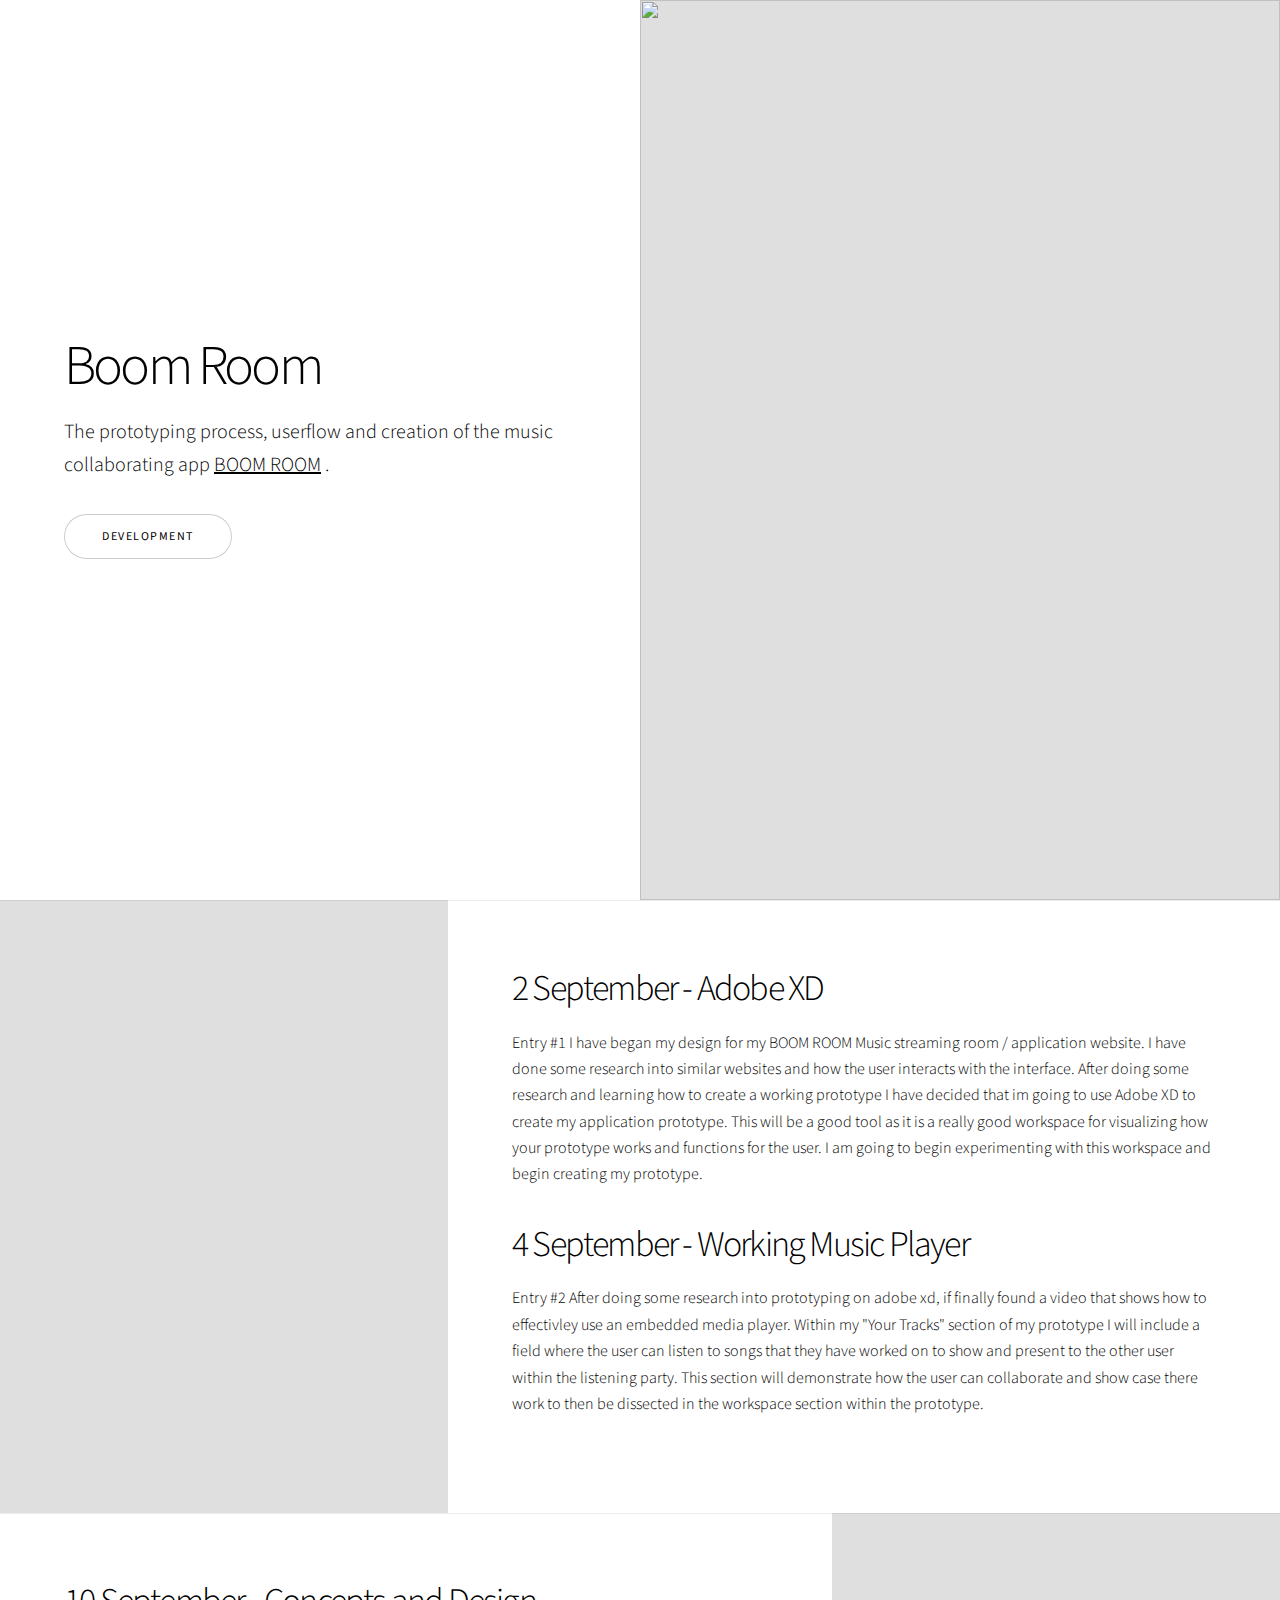
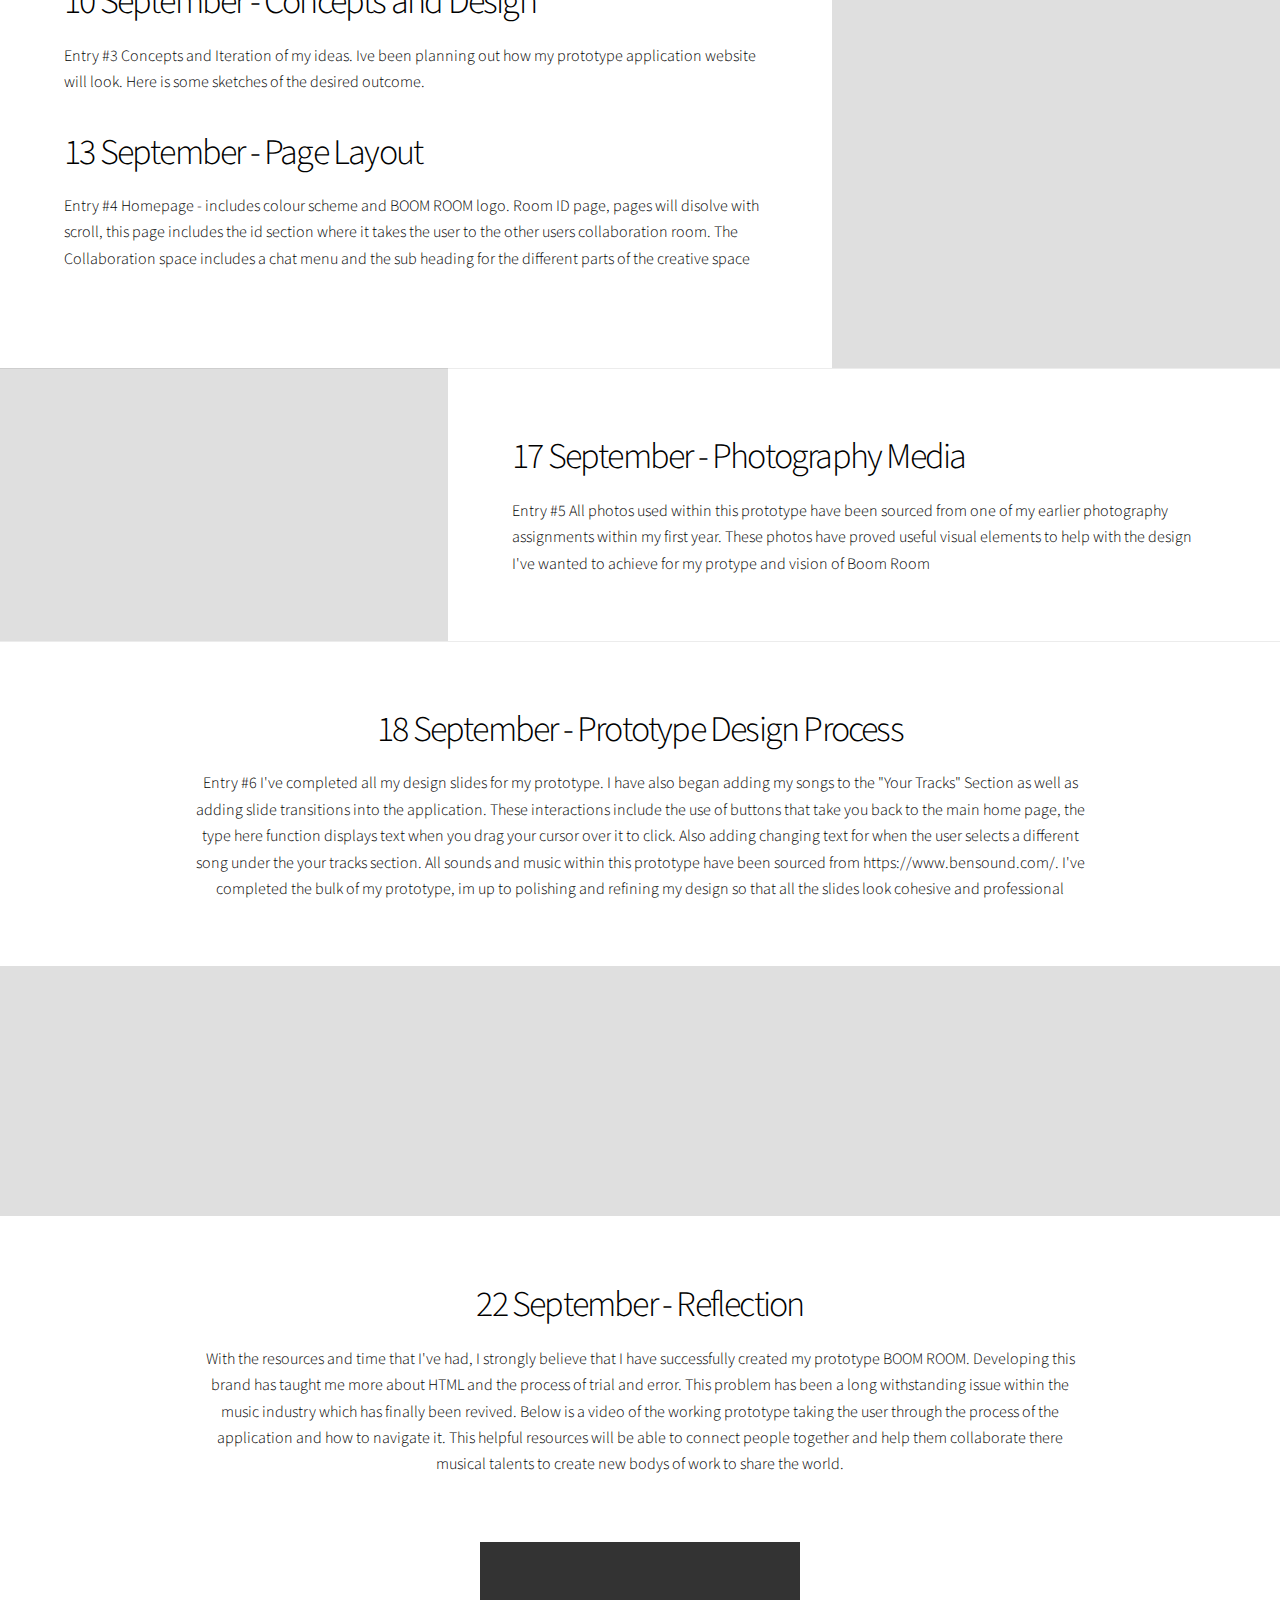
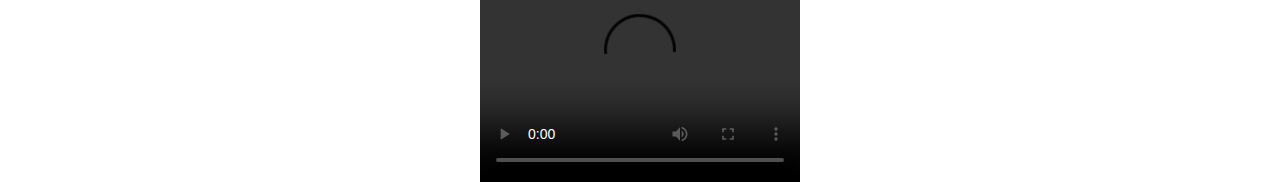
==== index.html @ ea3772a6 "Added Files" ====
<!DOCTYPE HTML>
<!--
	Story by HTML5 UP
	html5up.net | @ajlkn
	Free for personal and commercial use under the CCA 3.0 license (html5up.net/license)
-->
<html>
	<head>
		<title>Story by HTML5 UP</title>
		<meta charset="utf-8" />
		<meta name="viewport" content="width=device-width, initial-scale=1, user-scalable=no" />
		<link rel="stylesheet" href="assets/css/main.css" />
		<noscript><link rel="stylesheet" href="assets/css/noscript.css" /></noscript>
	</head>
	<body class="is-preload">

		<!-- Wrapper -->
			<div id="wrapper" class="divided">

				<!-- One -->
					<section class="banner style1 orient-left content-align-left image-position-right fullscreen onload-image-fade-in onload-content-fade-right">
						<div class="content">
							<h1>Boom Room</h1>
							<p class="major">The prototyping process, userflow and creation of the music collaborating app <a href="https://gussyboy5432.github.io/MDDN201-Project1-Development/">BOOM ROOM</a> </a>.</p>
							<ul class="actions stacked">
								<li><a href="#first" class="button big wide smooth-scroll-middle">DEVELOPMENT</a></li>
							</ul>
						</div>
						<div class="image">
							<img src="images/banner.jpg" alt="" />
						</div>
					</section>

				<!-- Two -->
					<section class="spotlight style1 orient-right content-align-left image-position-center onscroll-image-fade-in" id="first">
						<div class="content">
							<h2>2 September - Adobe XD</h2>
							<p> Entry #1 I have began my design for my BOOM ROOM Music streaming room / application website. I have done some research into similar websites and how the user interacts with the interface. After doing some research and learning how to create a working prototype I have decided that im going to use Adobe XD to create my application prototype. This will be a good tool as it is a really good workspace for visualizing how your prototype works and functions for the user. I am going to begin experimenting with this workspace and begin creating my prototype.
							</p>
								<h2>4 September - Working Music Player </h2>
							<p> Entry #2 After doing some research into prototyping on adobe xd, if finally found a video that shows how to effectivley use an embedded media player. Within my "Your Tracks" section of my prototype I will include a field where the user can listen to songs that they have worked on to show and present to the other user within the listening party. This section will demonstrate how the user can collaborate and show case there work to then be dissected in the workspace section within the prototype. 
							</p>
							<ul class="actions stacked">
								<li><a href="#" class=></a></li>
							</ul>
						</div>
						<div class="image">
							<img src="images/spotlight01.jpg" alt="" />
						</div>
					</section>

				<!-- Three -->
					<section class="spotlight style1 orient-left content-align-left image-position-center onscroll-image-fade-in">
						<div class="content">
							<h2>10 September - Concepts and Design</h2>
							<p>Entry #3 Concepts and Iteration of my ideas. Ive been planning out how my prototype application website will look. Here is some sketches of the desired outcome.</p>

							<h2>13 September - Page Layout</h2>
							<p>Entry #4 Homepage - includes colour scheme and BOOM ROOM logo. Room ID page, pages will disolve with scroll, this page includes the id section where it takes the user to the other users collaboration room. The Collaboration space includes a chat menu and the sub heading for the different parts of the creative space</p>
							<ul class="actions stacked">

								
							</ul>
						</div>
						<div class="image">
							<img src="images/spotlight02.jpg" alt="" />
						</div>
					</section>

				<!-- Four -->
					<section class="spotlight style1 orient-right content-align-left image-position-center onscroll-image-fade-in">
						<div class="content">
							<h2>17 September - Photography Media</h2>
							<p>Entry #5 All photos used within this prototype have been sourced from one of my earlier photography assignments within my first year. These photos have proved useful visual elements to help with the design I've wanted to achieve for my protype and vision of Boom Room</p>
							
							</ul>
						</div>
						<div class="image">
							<img src="images/spotlight03.jpg" alt="" />
						</div>
					</section>

				<!-- Five -->
					<section class="wrapper style1 align-center">
						<div class="inner">
							<h2>18 September - Prototype Design Process</h2>
							<p>Entry #6 I've completed all my design slides for my prototype. I have also began adding my songs to the "Your Tracks" Section as well as adding slide transitions into the application. These interactions include the use of buttons that take you back to the main home page, the type here function displays text when you drag your cursor over it to click. Also adding changing text for when the user selects a different song under the your tracks section. All sounds and music within this prototype have been sourced from https://www.bensound.com/. I've completed the bulk of my prototype, im up to polishing and refining my design so that all the slides look cohesive and professional</p>
						</div>

						<!-- Gallery -->
							<div class="gallery style2 medium lightbox onscroll-fade-in">
								<article>
									<a href="images/gallery/fulls/01.jpg" class="image">
										<img src="images/gallery/thumbs/01.jpg" alt="" />
									</a>
									<div class="caption">
										<h3>September 13 - Title</h3>
										<p>Homepage - includes colour scheme and BOOM ROOM logo</p>
										<ul class="actions fixed">
											<li><span class="button small">VIEW</span></li>
										</ul>
									</div>
								</article>
								<article>
									<a href="images/gallery/fulls/02.jpg" class="image">
										<img src="images/gallery/thumbs/02.jpg" alt="" />
									</a>
									<div class="caption">
										<h3>September 13 - Room ID</h3>
										<p>Room ID page, pages will disolve with scroll, this page includes the id section where it takes the user to the other users collaboration room</p>
										<ul class="actions fixed">
											<li><span class="button small">VIEW</span></li>
										</ul>
									</div>
								</article>
								<article>
									<a href="images/gallery/fulls/03.jpg" class="image">
										<img src="images/gallery/thumbs/03.jpg" alt="" />
									</a>
									<div class="caption">
										<h3>September 13 - Collaboration Room</h3>
										<p>The Collaboration space includes a chat menu and the sub heading for the different parts of the creative space</p>
										<ul class="actions fixed">
											<li><span class="button small">VIEW</span></li>
										</ul>
									</div>
								</article>
								<article>
									<a href="images/gallery/fulls/04.jpg" class="image">
										<img src="images/gallery/thumbs/04.jpg" alt="" />
									</a>
									<div class="caption">
										<h3>September 16 - Your Tracks</h3>
										<p>This sections allows the user to listen to music witht their collaborater within the listening party. They can upload there song and critique it</p>
										<ul class="actions fixed">
											<li><span class="button small">VIEW</span></li>
										</ul>
									</div>
								</article>
								<article>
									<a href="images/gallery/fulls/05.jpg" class="image">
										<img src="images/gallery/thumbs/05.jpg" alt="" />
									</a>
									<div class="caption">
										<h3>September 16 - Workspace</h3>
										<p>This workspace is an area for the collaboraters to go to after they have listening to there songs. It'll give them room to brainstorm ideas and critique their work</p>
										<ul class="actions fixed">
											<li><span class="button small">VIEW</span></li>
										</ul>
									</div>
								</article>
								<article>
									<a href="images/gallery/fulls/06.jpg" class="image">
										<img src="images/gallery/thumbs/06.jpg" alt="" />
									</a>
									<div class="caption">
										<h3>September 16 - Discover</h3>
										<p>The discovery space is a section where the user can keep up to date with the latest and most popular tunes going on in the world. They can navigate this section through the subheadings "Top 50" "New Releases" and "Whats Hot"</p>
										<ul class="actions fixed">
											<li><span class="button small">VIEW</span></li>
										</ul>
									</div>
								</article>
								<article>
									<a href="images/gallery/fulls/07.jpg" class="image">
										<img src="images/gallery/thumbs/07.jpg" alt="" />
									</a>
									<div class="caption">
										<h3>September 18 - New Releases</h3>
										<p>This section comes from the discovery section where the viewer can view the new release catagories</p>
										<ul class="actions fixed">
											<li><span class="button small">VIEW</span></li>
										</ul>
									</div>
								</article>
								<article>
									<a href="images/gallery/fulls/08.jpg" class="image">
										<img src="images/gallery/thumbs/08.jpg" alt="" />
									</a>
									<div class="caption">
										<h3>September 18 - Whats Hot</h3>
										<p>This section comes from the discovery section where the viewer can view the whats hot catagories</p>
										<ul class="actions fixed">
											<li><span class="button small">VIEW</span></li>
										</ul>
									</div>
								</article>
								<article>
									<a href="images/gallery/fulls/09.jpg" class="image">
										<img src="images/gallery/thumbs/09.jpg" alt="" />
									</a>
									<div class="caption">
										<h3>September 18 - Top 50</h3>
										<p>This section comes from the discovery section where the viewer can view the top 50 catagories</p>
										<ul class="actions fixed">
											<li><span class="button small">VIEW</span></li>
										</ul>
									</div>
								</article>
								<article>
									<a href="images/gallery/fulls/10.jpg" class="image">
										<img src="images/gallery/thumbs/10.jpg" alt="" />
									</a>
									<div class="caption">
										<h3>September 18 - Text Box</h3>
										<p>All throughout the prototype are "type here" sections where the collaboraters can go ahead and discuss there work with one another</p>
										<ul class="actions fixed">
											<li><span class="button small">VIEW</span></li>

										</span></li>
										</ul>
									</div>
								</article>
								<article>
									</li>
										</ul>
									</div>
								</article>
								<article>
								
									</span></li>
										</ul>
									</div>
								</article>
							</div>

					</section>
<section class="wrapper style1 align-center">
						<div class="inner">
							<h2>22 September - Reflection</h2>
							<p>With the resources and time that I've had, I strongly believe that I have successfully created my prototype BOOM ROOM. Developing this brand has taught me more about HTML and the process of trial and error. This problem has been a long withstanding issue within the music industry which has finally been revived. Below is a video of the working prototype taking the user through the process of the application and how to navigate it. This helpful resources will be able to connect people together and help them collaborate there musical talents to create new bodys of work to share the world. </p>
						</div>
				
							</div>
						</div>
					</section>
				<div class="video">
				<video width="320" height="240" controls>
  <source src="Prototype.mp4" type="video/mp4">
  <source src="Prototype.ogg" type="video/ogg">
  </video>
						</div>
					</footer>

			</div>

		<!-- Scripts -->
			<script src="assets/js/jquery.min.js"></script>
			<script src="assets/js/jquery.scrollex.min.js"></script>
			<script src="assets/js/jquery.scrolly.min.js"></script>
			<script src="assets/js/browser.min.js"></script>
			<script src="assets/js/breakpoints.min.js"></script>
			<script src="assets/js/util.js"></script>
			<script src="assets/js/main.js"></script>

	</body>
</html>
---- assets/css/main.css ----
@import url(fontawesome-all.min.css);
@import url("https://fonts.googleapis.com/css?family=Source+Sans+Pro:300,300i,400,400i");

/*
	Story by HTML5 UP
	html5up.net | @ajlkn
	Free for personal and commercial use under the CCA 3.0 license (html5up.net/license)
*/

html, body, div, span, applet, object,
iframe, h1, h2, h3, h4, h5, h6, p, blockquote,
pre, a, abbr, acronym, address, big, cite,
code, del, dfn, em, img, ins, kbd, q, s, samp,
small, strike, strong, sub, sup, tt, var, b,
u, i, center, dl, dt, dd, ol, ul, li, fieldset,
form, label, legend, table, caption, tbody,
tfoot, thead, tr, th, td, article, aside,
canvas, details, embed, figure, figcaption,
footer, header, hgroup, menu, nav, output, ruby,
section, summary, time, mark, audio, video {
	margin: 0;
	padding: 0;
	border: 0;
	font-size: 100%;
	font: inherit;
	vertical-align: baseline;}

article, aside, details, figcaption, figure,
footer, header, hgroup, menu, nav, section {
	display: block;}

body {
	line-height: 1;
}

.video {
	display: flex;
	justify-content: center;
}
ol, ul {
	list-style: none;
}

blockquote, q {
	quotes: none;
}

	blockquote:before, blockquote:after, q:before, q:after {
		content: '';
		content: none;
	}

table {
	border-collapse: collapse;
	border-spacing: 0;
}

body {
	-webkit-text-size-adjust: none;
}

mark {
	background-color: transparent;
	color: inherit;
}

input::-moz-focus-inner {
	border: 0;
	padding: 0;
}

input, select, textarea {
	-moz-appearance: none;
	-webkit-appearance: none;
	-ms-appearance: none;
	appearance: none;
}

/* Basic */

	@-ms-viewport {
		width: device-width;
	}

	body {
		-ms-overflow-style: scrollbar;
	}

	@media screen and (max-width: 480px) {

		html, body {
			min-width: 320px;
		}

	}

	html {
		box-sizing: border-box;
	}

	*, *:before, *:after {
		box-sizing: inherit;
	}

	body {
		background: #ffffff;
	}

		body.is-preload *, body.is-preload *:before, body.is-preload *:after {
			-moz-animation: none !important;
			-webkit-animation: none !important;
			-ms-animation: none !important;
			animation: none !important;
			-moz-transition: none !important;
			-webkit-transition: none !important;
			-ms-transition: none !important;
			transition: none !important;
		}

/* Type */

	html {
		font-size: 18pt;
	}

		@media screen and (max-width: 1680px) {

			html {
				font-size: 14pt;
			}

		}

		@media screen and (max-width: 1280px) {

			html {
				font-size: 12pt;
			}

		}

		@media screen and (max-width: 736px) {

			html {
				font-size: 11pt;
			}

		}

		@media screen and (max-width: 360px) {

			html {
				font-size: 10pt;
			}

		}

	body {
		background-color: #ffffff;
		color: #000000;
	}

	body, input, select, textarea {
		font-family: "Source Sans Pro", Helvetica, sans-serif;
		font-size: 1rem;
		font-weight: 300;
		line-height: 1.65;
	}

	a {
		-moz-transition: color 0.2s ease-in-out;
		-webkit-transition: color 0.2s ease-in-out;
		-ms-transition: color 0.2s ease-in-out;
		transition: color 0.2s ease-in-out;
		text-decoration: underline;
	}

		a:hover {
			text-decoration: none;
		}

	strong, b {
		font-weight: 400;
	}

	em, i {
		font-style: italic;
	}

	p {
		margin: 0 0 2rem 0;
	}

		p.major {
			font-size: 1.25rem;
		}

	h1, h2, h3, h4, h5, h6 {
		font-weight: 300;
		line-height: 1.375;
		letter-spacing: -0.05em;
		margin: 0 0 1rem 0;
	}

		h1 a, h2 a, h3 a, h4 a, h5 a, h6 a {
			color: inherit;
			text-decoration: none;
		}

	h1 {
		font-size: 3.5rem;
		line-height: 1.2;
	}

	h2 {
		font-size: 2.25rem;
	}

	h3 {
		font-size: 1.5rem;
	}

	h4 {
		font-size: 1.1rem;
	}

	h5 {
		font-size: 0.9rem;
	}

	h6 {
		font-size: 0.7rem;
	}

	sub {
		font-size: 0.8rem;
		position: relative;
		top: 0.5rem;
	}

	sup {
		font-size: 0.8rem;
		position: relative;
		top: -0.5rem;
	}

	blockquote {
		border-left: solid 4px;
		font-style: italic;
		margin: 0 0 2rem 0;
		padding: 0.5rem 0 0.5rem 2rem;
	}

	code {
		border-radius: 4px;
		font-family: "Courier New", monospace;
		font-size: 0.9em;
		margin: 0 0.25rem;
		padding: 0.25rem 0.325rem;
	}

	pre {
		-webkit-overflow-scrolling: touch;
		font-family: "Courier New", monospace;
		font-size: 0.9em;
		margin: 0 0 2rem 0;
	}

		pre code {
			display: block;
			line-height: 1.5;
			padding: 0.75rem 1rem;
			overflow-x: auto;
		}

	hr {
		border: 0;
		border-bottom: solid 1px;
		margin: 2.5rem 0;
	}

		hr.major {
			margin: 3.5rem 0;
		}

	.align-left {
		text-align: left;
	}

	.align-center {
		text-align: center;
	}

	.align-right {
		text-align: right;
	}

	@media screen and (max-width: 736px) {

		p.major {
			font-size: 1.1rem;
		}

		h1 {
			font-size: 2.5rem;
		}

		h2 {
			font-size: 2rem;
		}

		h3 {
			font-size: 1.25rem;
		}

		h4 {
			font-size: 1rem;
		}

	}

	input, select, textarea {
		color: #000000;
	}

	a {
		color: #000000;
	}

		a:hover {
			color: #47D3E5;
		}

	strong, b {
		color: #000000;
	}

	h1, h2, h3, h4, h5, h6 {
		color: #000000;
	}

	blockquote {
		border-left-color: rgba(0, 0, 0, 0.2);
	}

	code {
		background: rgba(0, 0, 0, 0.05);
		border-color: rgba(0, 0, 0, 0.2);
	}

	hr {
		border-bottom-color: rgba(0, 0, 0, 0.2);
	}

/* Row */

	.row {
		display: flex;
		flex-wrap: wrap;
		box-sizing: border-box;
		align-items: stretch;
	}

		.row > * {
			box-sizing: border-box;
		}

		.row.gtr-uniform > * > :last-child {
			margin-bottom: 0;
		}

		.row.aln-left {
			justify-content: flex-start;
		}

		.row.aln-center {
			justify-content: center;
		}

		.row.aln-right {
			justify-content: flex-end;
		}

		.row.aln-top {
			align-items: flex-start;
		}

		.row.aln-middle {
			align-items: center;
		}

		.row.aln-bottom {
			align-items: flex-end;
		}

		.row > .imp {
			order: -1;
		}

		.row > .col-1 {
			width: 8.33333%;
		}

		.row > .off-1 {
			margin-left: 8.33333%;
		}

		.row > .col-2 {
			width: 16.66667%;
		}

		.row > .off-2 {
			margin-left: 16.66667%;
		}

		.row > .col-3 {
			width: 25%;
		}

		.row > .off-3 {
			margin-left: 25%;
		}

		.row > .col-4 {
			width: 33.33333%;
		}

		.row > .off-4 {
			margin-left: 33.33333%;
		}

		.row > .col-5 {
			width: 41.66667%;
		}

		.row > .off-5 {
			margin-left: 41.66667%;
		}

		.row > .col-6 {
			width: 50%;
		}

		.row > .off-6 {
			margin-left: 50%;
		}

		.row > .col-7 {
			width: 58.33333%;
		}

		.row > .off-7 {
			margin-left: 58.33333%;
		}

		.row > .col-8 {
			width: 66.66667%;
		}

		.row > .off-8 {
			margin-left: 66.66667%;
		}

		.row > .col-9 {
			width: 75%;
		}

		.row > .off-9 {
			margin-left: 75%;
		}

		.row > .col-10 {
			width: 83.33333%;
		}

		.row > .off-10 {
			margin-left: 83.33333%;
		}

		.row > .col-11 {
			width: 91.66667%;
		}

		.row > .off-11 {
			margin-left: 91.66667%;
		}

		.row > .col-12 {
			width: 100%;
		}

		.row > .off-12 {
			margin-left: 100%;
		}

		.row.gtr-0 {
			margin-top: 0;
			margin-left: 0rem;
		}

			.row.gtr-0 > * {
				padding: 0 0 0 0rem;
			}

			.row.gtr-0.gtr-uniform {
				margin-top: 0rem;
			}

				.row.gtr-0.gtr-uniform > * {
					padding-top: 0rem;
				}

		.row.gtr-25 {
			margin-top: 0;
			margin-left: -0.5rem;
		}

			.row.gtr-25 > * {
				padding: 0 0 0 0.5rem;
			}

			.row.gtr-25.gtr-uniform {
				margin-top: -0.5rem;
			}

				.row.gtr-25.gtr-uniform > * {
					padding-top: 0.5rem;
				}

		.row.gtr-50 {
			margin-top: 0;
			margin-left: -1rem;
		}

			.row.gtr-50 > * {
				padding: 0 0 0 1rem;
			}

			.row.gtr-50.gtr-uniform {
				margin-top: -1rem;
			}

				.row.gtr-50.gtr-uniform > * {
					padding-top: 1rem;
				}

		.row {
			margin-top: 0;
			margin-left: -2rem;
		}

			.row > * {
				padding: 0 0 0 2rem;
			}

			.row.gtr-uniform {
				margin-top: -2rem;
			}

				.row.gtr-uniform > * {
					padding-top: 2rem;
				}

		.row.gtr-150 {
			margin-top: 0;
			margin-left: -3rem;
		}

			.row.gtr-150 > * {
				padding: 0 0 0 3rem;
			}

			.row.gtr-150.gtr-uniform {
				margin-top: -3rem;
			}

				.row.gtr-150.gtr-uniform > * {
					padding-top: 3rem;
				}

		.row.gtr-200 {
			margin-top: 0;
			margin-left: -4rem;
		}

			.row.gtr-200 > * {
				padding: 0 0 0 4rem;
			}

			.row.gtr-200.gtr-uniform {
				margin-top: -4rem;
			}

				.row.gtr-200.gtr-uniform > * {
					padding-top: 4rem;
				}

		@media screen and (max-width: 1680px) {

			.row {
				display: flex;
				flex-wrap: wrap;
				box-sizing: border-box;
				align-items: stretch;
			}

				.row > * {
					box-sizing: border-box;
				}

				.row.gtr-uniform > * > :last-child {
					margin-bottom: 0;
				}

				.row.aln-left {
					justify-content: flex-start;
				}

				.row.aln-center {
					justify-content: center;
				}

				.row.aln-right {
					justify-content: flex-end;
				}

				.row.aln-top {
					align-items: flex-start;
				}

				.row.aln-middle {
					align-items: center;
				}

				.row.aln-bottom {
					align-items: flex-end;
				}

				.row > .imp-xlarge {
					order: -1;
				}

				.row > .col-1-xlarge {
					width: 8.33333%;
				}

				.row > .off-1-xlarge {
					margin-left: 8.33333%;
				}

				.row > .col-2-xlarge {
					width: 16.66667%;
				}

				.row > .off-2-xlarge {
					margin-left: 16.66667%;
				}

				.row > .col-3-xlarge {
					width: 25%;
				}

				.row > .off-3-xlarge {
					margin-left: 25%;
				}

				.row > .col-4-xlarge {
					width: 33.33333%;
				}

				.row > .off-4-xlarge {
					margin-left: 33.33333%;
				}

				.row > .col-5-xlarge {
					width: 41.66667%;
				}

				.row > .off-5-xlarge {
					margin-left: 41.66667%;
				}

				.row > .col-6-xlarge {
					width: 50%;
				}

				.row > .off-6-xlarge {
					margin-left: 50%;
				}

				.row > .col-7-xlarge {
					width: 58.33333%;
				}

				.row > .off-7-xlarge {
					margin-left: 58.33333%;
				}

				.row > .col-8-xlarge {
					width: 66.66667%;
				}

				.row > .off-8-xlarge {
					margin-left: 66.66667%;
				}

				.row > .col-9-xlarge {
					width: 75%;
				}

				.row > .off-9-xlarge {
					margin-left: 75%;
				}

				.row > .col-10-xlarge {
					width: 83.33333%;
				}

				.row > .off-10-xlarge {
					margin-left: 83.33333%;
				}

				.row > .col-11-xlarge {
					width: 91.66667%;
				}

				.row > .off-11-xlarge {
					margin-left: 91.66667%;
				}

				.row > .col-12-xlarge {
					width: 100%;
				}

				.row > .off-12-xlarge {
					margin-left: 100%;
				}

				.row.gtr-0 {
					margin-top: 0;
					margin-left: 0rem;
				}

					.row.gtr-0 > * {
						padding: 0 0 0 0rem;
					}

					.row.gtr-0.gtr-uniform {
						margin-top: 0rem;
					}

						.row.gtr-0.gtr-uniform > * {
							padding-top: 0rem;
						}

				.row.gtr-25 {
					margin-top: 0;
					margin-left: -0.5rem;
				}

					.row.gtr-25 > * {
						padding: 0 0 0 0.5rem;
					}

					.row.gtr-25.gtr-uniform {
						margin-top: -0.5rem;
					}

						.row.gtr-25.gtr-uniform > * {
							padding-top: 0.5rem;
						}

				.row.gtr-50 {
					margin-top: 0;
					margin-left: -1rem;
				}

					.row.gtr-50 > * {
						padding: 0 0 0 1rem;
					}

					.row.gtr-50.gtr-uniform {
						margin-top: -1rem;
					}

						.row.gtr-50.gtr-uniform > * {
							padding-top: 1rem;
						}

				.row {
					margin-top: 0;
					margin-left: -2rem;
				}

					.row > * {
						padding: 0 0 0 2rem;
					}

					.row.gtr-uniform {
						margin-top: -2rem;
					}

						.row.gtr-uniform > * {
							padding-top: 2rem;
						}

				.row.gtr-150 {
					margin-top: 0;
					margin-left: -3rem;
				}

					.row.gtr-150 > * {
						padding: 0 0 0 3rem;
					}

					.row.gtr-150.gtr-uniform {
						margin-top: -3rem;
					}

						.row.gtr-150.gtr-uniform > * {
							padding-top: 3rem;
						}

				.row.gtr-200 {
					margin-top: 0;
					margin-left: -4rem;
				}

					.row.gtr-200 > * {
						padding: 0 0 0 4rem;
					}

					.row.gtr-200.gtr-uniform {
						margin-top: -4rem;
					}

						.row.gtr-200.gtr-uniform > * {
							padding-top: 4rem;
						}

		}

		@media screen and (max-width: 1280px) {

			.row {
				display: flex;
				flex-wrap: wrap;
				box-sizing: border-box;
				align-items: stretch;
			}

				.row > * {
					box-sizing: border-box;
				}

				.row.gtr-uniform > * > :last-child {
					margin-bottom: 0;
				}

				.row.aln-left {
					justify-content: flex-start;
				}

				.row.aln-center {
					justify-content: center;
				}

				.row.aln-right {
					justify-content: flex-end;
				}

				.row.aln-top {
					align-items: flex-start;
				}

				.row.aln-middle {
					align-items: center;
				}

				.row.aln-bottom {
					align-items: flex-end;
				}

				.row > .imp-large {
					order: -1;
				}

				.row > .col-1-large {
					width: 8.33333%;
				}

				.row > .off-1-large {
					margin-left: 8.33333%;
				}

				.row > .col-2-large {
					width: 16.66667%;
				}

				.row > .off-2-large {
					margin-left: 16.66667%;
				}

				.row > .col-3-large {
					width: 25%;
				}

				.row > .off-3-large {
					margin-left: 25%;
				}

				.row > .col-4-large {
					width: 33.33333%;
				}

				.row > .off-4-large {
					margin-left: 33.33333%;
				}

				.row > .col-5-large {
					width: 41.66667%;
				}

				.row > .off-5-large {
					margin-left: 41.66667%;
				}

				.row > .col-6-large {
					width: 50%;
				}

				.row > .off-6-large {
					margin-left: 50%;
				}

				.row > .col-7-large {
					width: 58.33333%;
				}

				.row > .off-7-large {
					margin-left: 58.33333%;
				}

				.row > .col-8-large {
					width: 66.66667%;
				}

				.row > .off-8-large {
					margin-left: 66.66667%;
				}

				.row > .col-9-large {
					width: 75%;
				}

				.row > .off-9-large {
					margin-left: 75%;
				}

				.row > .col-10-large {
					width: 83.33333%;
				}

				.row > .off-10-large {
					margin-left: 83.33333%;
				}

				.row > .col-11-large {
					width: 91.66667%;
				}

				.row > .off-11-large {
					margin-left: 91.66667%;
				}

				.row > .col-12-large {
					width: 100%;
				}

				.row > .off-12-large {
					margin-left: 100%;
				}

				.row.gtr-0 {
					margin-top: 0;
					margin-left: 0rem;
				}

					.row.gtr-0 > * {
						padding: 0 0 0 0rem;
					}

					.row.gtr-0.gtr-uniform {
						margin-top: 0rem;
					}

						.row.gtr-0.gtr-uniform > * {
							padding-top: 0rem;
						}

				.row.gtr-25 {
					margin-top: 0;
					margin-left: -0.5rem;
				}

					.row.gtr-25 > * {
						padding: 0 0 0 0.5rem;
					}

					.row.gtr-25.gtr-uniform {
						margin-top: -0.5rem;
					}

						.row.gtr-25.gtr-uniform > * {
							padding-top: 0.5rem;
						}

				.row.gtr-50 {
					margin-top: 0;
					margin-left: -1rem;
				}

					.row.gtr-50 > * {
						padding: 0 0 0 1rem;
					}

					.row.gtr-50.gtr-uniform {
						margin-top: -1rem;
					}

						.row.gtr-50.gtr-uniform > * {
							padding-top: 1rem;
						}

				.row {
					margin-top: 0;
					margin-left: -2rem;
				}

					.row > * {
						padding: 0 0 0 2rem;
					}

					.row.gtr-uniform {
						margin-top: -2rem;
					}

						.row.gtr-uniform > * {
							padding-top: 2rem;
						}

				.row.gtr-150 {
					margin-top: 0;
					margin-left: -3rem;
				}

					.row.gtr-150 > * {
						padding: 0 0 0 3rem;
					}

					.row.gtr-150.gtr-uniform {
						margin-top: -3rem;
					}

						.row.gtr-150.gtr-uniform > * {
							padding-top: 3rem;
						}

				.row.gtr-200 {
					margin-top: 0;
					margin-left: -4rem;
				}

					.row.gtr-200 > * {
						padding: 0 0 0 4rem;
					}

					.row.gtr-200.gtr-uniform {
						margin-top: -4rem;
					}

						.row.gtr-200.gtr-uniform > * {
							padding-top: 4rem;
						}

		}

		@media screen and (max-width: 980px) {

			.row {
				display: flex;
				flex-wrap: wrap;
				box-sizing: border-box;
				align-items: stretch;
			}

				.row > * {
					box-sizing: border-box;
				}

				.row.gtr-uniform > * > :last-child {
					margin-bottom: 0;
				}

				.row.aln-left {
					justify-content: flex-start;
				}

				.row.aln-center {
					justify-content: center;
				}

				.row.aln-right {
					justify-content: flex-end;
				}

				.row.aln-top {
					align-items: flex-start;
				}

				.row.aln-middle {
					align-items: center;
				}

				.row.aln-bottom {
					align-items: flex-end;
				}

				.row > .imp-medium {
					order: -1;
				}

				.row > .col-1-medium {
					width: 8.33333%;
				}

				.row > .off-1-medium {
					margin-left: 8.33333%;
				}

				.row > .col-2-medium {
					width: 16.66667%;
				}

				.row > .off-2-medium {
					margin-left: 16.66667%;
				}

				.row > .col-3-medium {
					width: 25%;
				}

				.row > .off-3-medium {
					margin-left: 25%;
				}

				.row > .col-4-medium {
					width: 33.33333%;
				}

				.row > .off-4-medium {
					margin-left: 33.33333%;
				}

				.row > .col-5-medium {
					width: 41.66667%;
				}

				.row > .off-5-medium {
					margin-left: 41.66667%;
				}

				.row > .col-6-medium {
					width: 50%;
				}

				.row > .off-6-medium {
					margin-left: 50%;
				}

				.row > .col-7-medium {
					width: 58.33333%;
				}

				.row > .off-7-medium {
					margin-left: 58.33333%;
				}

				.row > .col-8-medium {
					width: 66.66667%;
				}

				.row > .off-8-medium {
					margin-left: 66.66667%;
				}

				.row > .col-9-medium {
					width: 75%;
				}

				.row > .off-9-medium {
					margin-left: 75%;
				}

				.row > .col-10-medium {
					width: 83.33333%;
				}

				.row > .off-10-medium {
					margin-left: 83.33333%;
				}

				.row > .col-11-medium {
					width: 91.66667%;
				}

				.row > .off-11-medium {
					margin-left: 91.66667%;
				}

				.row > .col-12-medium {
					width: 100%;
				}

				.row > .off-12-medium {
					margin-left: 100%;
				}

				.row.gtr-0 {
					margin-top: 0;
					margin-left: 0rem;
				}

					.row.gtr-0 > * {
						padding: 0 0 0 0rem;
					}

					.row.gtr-0.gtr-uniform {
						margin-top: 0rem;
					}

						.row.gtr-0.gtr-uniform > * {
							padding-top: 0rem;
						}

				.row.gtr-25 {
					margin-top: 0;
					margin-left: -0.5rem;
				}

					.row.gtr-25 > * {
						padding: 0 0 0 0.5rem;
					}

					.row.gtr-25.gtr-uniform {
						margin-top: -0.5rem;
					}

						.row.gtr-25.gtr-uniform > * {
							padding-top: 0.5rem;
						}

				.row.gtr-50 {
					margin-top: 0;
					margin-left: -1rem;
				}

					.row.gtr-50 > * {
						padding: 0 0 0 1rem;
					}

					.row.gtr-50.gtr-uniform {
						margin-top: -1rem;
					}

						.row.gtr-50.gtr-uniform > * {
							padding-top: 1rem;
						}

				.row {
					margin-top: 0;
					margin-left: -2rem;
				}

					.row > * {
						padding: 0 0 0 2rem;
					}

					.row.gtr-uniform {
						margin-top: -2rem;
					}

						.row.gtr-uniform > * {
							padding-top: 2rem;
						}

				.row.gtr-150 {
					margin-top: 0;
					margin-left: -3rem;
				}

					.row.gtr-150 > * {
						padding: 0 0 0 3rem;
					}

					.row.gtr-150.gtr-uniform {
						margin-top: -3rem;
					}

						.row.gtr-150.gtr-uniform > * {
							padding-top: 3rem;
						}

				.row.gtr-200 {
					margin-top: 0;
					margin-left: -4rem;
				}

					.row.gtr-200 > * {
						padding: 0 0 0 4rem;
					}

					.row.gtr-200.gtr-uniform {
						margin-top: -4rem;
					}

						.row.gtr-200.gtr-uniform > * {
							padding-top: 4rem;
						}

		}

		@media screen and (max-width: 736px) {

			.row {
				display: flex;
				flex-wrap: wrap;
				box-sizing: border-box;
				align-items: stretch;
			}

				.row > * {
					box-sizing: border-box;
				}

				.row.gtr-uniform > * > :last-child {
					margin-bottom: 0;
				}

				.row.aln-left {
					justify-content: flex-start;
				}

				.row.aln-center {
					justify-content: center;
				}

				.row.aln-right {
					justify-content: flex-end;
				}

				.row.aln-top {
					align-items: flex-start;
				}

				.row.aln-middle {
					align-items: center;
				}

				.row.aln-bottom {
					align-items: flex-end;
				}

				.row > .imp-small {
					order: -1;
				}

				.row > .col-1-small {
					width: 8.33333%;
				}

				.row > .off-1-small {
					margin-left: 8.33333%;
				}

				.row > .col-2-small {
					width: 16.66667%;
				}

				.row > .off-2-small {
					margin-left: 16.66667%;
				}

				.row > .col-3-small {
					width: 25%;
				}

				.row > .off-3-small {
					margin-left: 25%;
				}

				.row > .col-4-small {
					width: 33.33333%;
				}

				.row > .off-4-small {
					margin-left: 33.33333%;
				}

				.row > .col-5-small {
					width: 41.66667%;
				}

				.row > .off-5-small {
					margin-left: 41.66667%;
				}

				.row > .col-6-small {
					width: 50%;
				}

				.row > .off-6-small {
					margin-left: 50%;
				}

				.row > .col-7-small {
					width: 58.33333%;
				}

				.row > .off-7-small {
					margin-left: 58.33333%;
				}

				.row > .col-8-small {
					width: 66.66667%;
				}

				.row > .off-8-small {
					margin-left: 66.66667%;
				}

				.row > .col-9-small {
					width: 75%;
				}

				.row > .off-9-small {
					margin-left: 75%;
				}

				.row > .col-10-small {
					width: 83.33333%;
				}

				.row > .off-10-small {
					margin-left: 83.33333%;
				}

				.row > .col-11-small {
					width: 91.66667%;
				}

				.row > .off-11-small {
					margin-left: 91.66667%;
				}

				.row > .col-12-small {
					width: 100%;
				}

				.row > .off-12-small {
					margin-left: 100%;
				}

				.row.gtr-0 {
					margin-top: 0;
					margin-left: 0rem;
				}

					.row.gtr-0 > * {
						padding: 0 0 0 0rem;
					}

					.row.gtr-0.gtr-uniform {
						margin-top: 0rem;
					}

						.row.gtr-0.gtr-uniform > * {
							padding-top: 0rem;
						}

				.row.gtr-25 {
					margin-top: 0;
					margin-left: -0.5rem;
				}

					.row.gtr-25 > * {
						padding: 0 0 0 0.5rem;
					}

					.row.gtr-25.gtr-uniform {
						margin-top: -0.5rem;
					}

						.row.gtr-25.gtr-uniform > * {
							padding-top: 0.5rem;
						}

				.row.gtr-50 {
					margin-top: 0;
					margin-left: -1rem;
				}

					.row.gtr-50 > * {
						padding: 0 0 0 1rem;
					}

					.row.gtr-50.gtr-uniform {
						margin-top: -1rem;
					}

						.row.gtr-50.gtr-uniform > * {
							padding-top: 1rem;
						}

				.row {
					margin-top: 0;
					margin-left: -2rem;
				}

					.row > * {
						padding: 0 0 0 2rem;
					}

					.row.gtr-uniform {
						margin-top: -2rem;
					}

						.row.gtr-uniform > * {
							padding-top: 2rem;
						}

				.row.gtr-150 {
					margin-top: 0;
					margin-left: -3rem;
				}

					.row.gtr-150 > * {
						padding: 0 0 0 3rem;
					}

					.row.gtr-150.gtr-uniform {
						margin-top: -3rem;
					}

						.row.gtr-150.gtr-uniform > * {
							padding-top: 3rem;
						}

				.row.gtr-200 {
					margin-top: 0;
					margin-left: -4rem;
				}

					.row.gtr-200 > * {
						padding: 0 0 0 4rem;
					}

					.row.gtr-200.gtr-uniform {
						margin-top: -4rem;
					}

						.row.gtr-200.gtr-uniform > * {
							padding-top: 4rem;
						}

		}

		@media screen and (max-width: 480px) {

			.row {
				display: flex;
				flex-wrap: wrap;
				box-sizing: border-box;
				align-items: stretch;
			}

				.row > * {
					box-sizing: border-box;
				}

				.row.gtr-uniform > * > :last-child {
					margin-bottom: 0;
				}

				.row.aln-left {
					justify-content: flex-start;
				}

				.row.aln-center {
					justify-content: center;
				}

				.row.aln-right {
					justify-content: flex-end;
				}

				.row.aln-top {
					align-items: flex-start;
				}

				.row.aln-middle {
					align-items: center;
				}

				.row.aln-bottom {
					align-items: flex-end;
				}

				.row > .imp-xsmall {
					order: -1;
				}

				.row > .col-1-xsmall {
					width: 8.33333%;
				}

				.row > .off-1-xsmall {
					margin-left: 8.33333%;
				}

				.row > .col-2-xsmall {
					width: 16.66667%;
				}

				.row > .off-2-xsmall {
					margin-left: 16.66667%;
				}

				.row > .col-3-xsmall {
					width: 25%;
				}

				.row > .off-3-xsmall {
					margin-left: 25%;
				}

				.row > .col-4-xsmall {
					width: 33.33333%;
				}

				.row > .off-4-xsmall {
					margin-left: 33.33333%;
				}

				.row > .col-5-xsmall {
					width: 41.66667%;
				}

				.row > .off-5-xsmall {
					margin-left: 41.66667%;
				}

				.row > .col-6-xsmall {
					width: 50%;
				}

				.row > .off-6-xsmall {
					margin-left: 50%;
				}

				.row > .col-7-xsmall {
					width: 58.33333%;
				}

				.row > .off-7-xsmall {
					margin-left: 58.33333%;
				}

				.row > .col-8-xsmall {
					width: 66.66667%;
				}

				.row > .off-8-xsmall {
					margin-left: 66.66667%;
				}

				.row > .col-9-xsmall {
					width: 75%;
				}

				.row > .off-9-xsmall {
					margin-left: 75%;
				}

				.row > .col-10-xsmall {
					width: 83.33333%;
				}

				.row > .off-10-xsmall {
					margin-left: 83.33333%;
				}

				.row > .col-11-xsmall {
					width: 91.66667%;
				}

				.row > .off-11-xsmall {
					margin-left: 91.66667%;
				}

				.row > .col-12-xsmall {
					width: 100%;
				}

				.row > .off-12-xsmall {
					margin-left: 100%;
				}

				.row.gtr-0 {
					margin-top: 0;
					margin-left: 0rem;
				}

					.row.gtr-0 > * {
						padding: 0 0 0 0rem;
					}

					.row.gtr-0.gtr-uniform {
						margin-top: 0rem;
					}

						.row.gtr-0.gtr-uniform > * {
							padding-top: 0rem;
						}

				.row.gtr-25 {
					margin-top: 0;
					margin-left: -0.5rem;
				}

					.row.gtr-25 > * {
						padding: 0 0 0 0.5rem;
					}

					.row.gtr-25.gtr-uniform {
						margin-top: -0.5rem;
					}

						.row.gtr-25.gtr-uniform > * {
							padding-top: 0.5rem;
						}

				.row.gtr-50 {
					margin-top: 0;
					margin-left: -1rem;
				}

					.row.gtr-50 > * {
						padding: 0 0 0 1rem;
					}

					.row.gtr-50.gtr-uniform {
						margin-top: -1rem;
					}

						.row.gtr-50.gtr-uniform > * {
							padding-top: 1rem;
						}

				.row {
					margin-top: 0;
					margin-left: -2rem;
				}

					.row > * {
						padding: 0 0 0 2rem;
					}

					.row.gtr-uniform {
						margin-top: -2rem;
					}

						.row.gtr-uniform > * {
							padding-top: 2rem;
						}

				.row.gtr-150 {
					margin-top: 0;
					margin-left: -3rem;
				}

					.row.gtr-150 > * {
						padding: 0 0 0 3rem;
					}

					.row.gtr-150.gtr-uniform {
						margin-top: -3rem;
					}

						.row.gtr-150.gtr-uniform > * {
							padding-top: 3rem;
						}

				.row.gtr-200 {
					margin-top: 0;
					margin-left: -4rem;
				}

					.row.gtr-200 > * {
						padding: 0 0 0 4rem;
					}

					.row.gtr-200.gtr-uniform {
						margin-top: -4rem;
					}

						.row.gtr-200.gtr-uniform > * {
							padding-top: 4rem;
						}

		}

		@media screen and (max-width: 360px) {

			.row {
				display: flex;
				flex-wrap: wrap;
				box-sizing: border-box;
				align-items: stretch;
			}

				.row > * {
					box-sizing: border-box;
				}

				.row.gtr-uniform > * > :last-child {
					margin-bottom: 0;
				}

				.row.aln-left {
					justify-content: flex-start;
				}

				.row.aln-center {
					justify-content: center;
				}

				.row.aln-right {
					justify-content: flex-end;
				}

				.row.aln-top {
					align-items: flex-start;
				}

				.row.aln-middle {
					align-items: center;
				}

				.row.aln-bottom {
					align-items: flex-end;
				}

				.row > .imp-xxsmall {
					order: -1;
				}

				.row > .col-1-xxsmall {
					width: 8.33333%;
				}

				.row > .off-1-xxsmall {
					margin-left: 8.33333%;
				}

				.row > .col-2-xxsmall {
					width: 16.66667%;
				}

				.row > .off-2-xxsmall {
					margin-left: 16.66667%;
				}

				.row > .col-3-xxsmall {
					width: 25%;
				}

				.row > .off-3-xxsmall {
					margin-left: 25%;
				}

				.row > .col-4-xxsmall {
					width: 33.33333%;
				}

				.row > .off-4-xxsmall {
					margin-left: 33.33333%;
				}

				.row > .col-5-xxsmall {
					width: 41.66667%;
				}

				.row > .off-5-xxsmall {
					margin-left: 41.66667%;
				}

				.row > .col-6-xxsmall {
					width: 50%;
				}

				.row > .off-6-xxsmall {
					margin-left: 50%;
				}

				.row > .col-7-xxsmall {
					width: 58.33333%;
				}

				.row > .off-7-xxsmall {
					margin-left: 58.33333%;
				}

				.row > .col-8-xxsmall {
					width: 66.66667%;
				}

				.row > .off-8-xxsmall {
					margin-left: 66.66667%;
				}

				.row > .col-9-xxsmall {
					width: 75%;
				}

				.row > .off-9-xxsmall {
					margin-left: 75%;
				}

				.row > .col-10-xxsmall {
					width: 83.33333%;
				}

				.row > .off-10-xxsmall {
					margin-left: 83.33333%;
				}

				.row > .col-11-xxsmall {
					width: 91.66667%;
				}

				.row > .off-11-xxsmall {
					margin-left: 91.66667%;
				}

				.row > .col-12-xxsmall {
					width: 100%;
				}

				.row > .off-12-xxsmall {
					margin-left: 100%;
				}

				.row.gtr-0 {
					margin-top: 0;
					margin-left: 0rem;
				}

					.row.gtr-0 > * {
						padding: 0 0 0 0rem;
					}

					.row.gtr-0.gtr-uniform {
						margin-top: 0rem;
					}

						.row.gtr-0.gtr-uniform > * {
							padding-top: 0rem;
						}

				.row.gtr-25 {
					margin-top: 0;
					margin-left: -0.5rem;
				}

					.row.gtr-25 > * {
						padding: 0 0 0 0.5rem;
					}

					.row.gtr-25.gtr-uniform {
						margin-top: -0.5rem;
					}

						.row.gtr-25.gtr-uniform > * {
							padding-top: 0.5rem;
						}

				.row.gtr-50 {
					margin-top: 0;
					margin-left: -1rem;
				}

					.row.gtr-50 > * {
						padding: 0 0 0 1rem;
					}

					.row.gtr-50.gtr-uniform {
						margin-top: -1rem;
					}

						.row.gtr-50.gtr-uniform > * {
							padding-top: 1rem;
						}

				.row {
					margin-top: 0;
					margin-left: -2rem;
				}

					.row > * {
						padding: 0 0 0 2rem;
					}

					.row.gtr-uniform {
						margin-top: -2rem;
					}

						.row.gtr-uniform > * {
							padding-top: 2rem;
						}

				.row.gtr-150 {
					margin-top: 0;
					margin-left: -3rem;
				}

					.row.gtr-150 > * {
						padding: 0 0 0 3rem;
					}

					.row.gtr-150.gtr-uniform {
						margin-top: -3rem;
					}

						.row.gtr-150.gtr-uniform > * {
							padding-top: 3rem;
						}

				.row.gtr-200 {
					margin-top: 0;
					margin-left: -4rem;
				}

					.row.gtr-200 > * {
						padding: 0 0 0 4rem;
					}

					.row.gtr-200.gtr-uniform {
						margin-top: -4rem;
					}

						.row.gtr-200.gtr-uniform > * {
							padding-top: 4rem;
						}

		}

/* Box */

	.box {
		border-radius: 4px;
		border: solid 1px;
		margin-bottom: 2rem;
		padding: 1.5rem;
	}

		.box > :last-child,
		.box > :last-child > :last-child,
		.box > :last-child > :last-child > :last-child {
			margin-bottom: 0;
		}

		.box.alt {
			border: 0;
			border-radius: 0;
			padding: 0;
		}

	.box {
		border-color: rgba(0, 0, 0, 0.2);
	}

/* Button */

	input[type="submit"],
	input[type="reset"],
	input[type="button"],
	button,
	.button {
		-moz-appearance: none;
		-webkit-appearance: none;
		-ms-appearance: none;
		appearance: none;
		-moz-transition: background-color 0.2s ease-in-out, box-shadow 0.2s ease-in-out, color 0.2s ease-in-out;
		-webkit-transition: background-color 0.2s ease-in-out, box-shadow 0.2s ease-in-out, color 0.2s ease-in-out;
		-ms-transition: background-color 0.2s ease-in-out, box-shadow 0.2s ease-in-out, color 0.2s ease-in-out;
		transition: background-color 0.2s ease-in-out, box-shadow 0.2s ease-in-out, color 0.2s ease-in-out;
		border: 0;
		cursor: pointer;
		display: inline-block;
		font-weight: 400;
		letter-spacing: 0.125em;
		text-align: center;
		text-decoration: none;
		text-transform: uppercase;
		white-space: nowrap;
		font-size: 0.75rem;
		max-width: 20rem;
		height: 3.75em;
		line-height: 3.75em;
		border-radius: 3.75em;
		padding: 0 2.5em;
		text-overflow: ellipsis;
		overflow: hidden;
	}

		input[type="submit"].icon:before,
		input[type="reset"].icon:before,
		input[type="button"].icon:before,
		button.icon:before,
		.button.icon:before {
			margin-right: 0.5rem;
		}

		input[type="submit"].fit,
		input[type="reset"].fit,
		input[type="button"].fit,
		button.fit,
		.button.fit {
			width: 100%;
		}

		input[type="submit"].small,
		input[type="reset"].small,
		input[type="button"].small,
		button.small,
		.button.small {
			font-size: 0.6rem;
			height: 3.325em;
			line-height: 3.325em;
			border-radius: 3.325em;
			padding: 0 2em;
		}

		input[type="submit"].large,
		input[type="reset"].large,
		input[type="button"].large,
		button.large,
		.button.large {
			font-size: 0.8rem;
			height: 4em;
			line-height: 4em;
			border-radius: 4em;
			padding: 0 3em;
		}

		input[type="submit"].wide,
		input[type="reset"].wide,
		input[type="button"].wide,
		button.wide,
		.button.wide {
			min-width: 14em;
		}

		input[type="submit"].disabled, input[type="submit"]:disabled,
		input[type="reset"].disabled,
		input[type="reset"]:disabled,
		input[type="button"].disabled,
		input[type="button"]:disabled,
		button.disabled,
		button:disabled,
		.button.disabled,
		.button:disabled {
			pointer-events: none;
			opacity: 0.25;
		}

	input[type="submit"],
	input[type="reset"],
	input[type="button"],
	button,
	.button {
		background-color: transparent;
		box-shadow: inset 0 0 0 1px rgba(0, 0, 0, 0.2);
		color: #000000 !important;
	}

		input[type="submit"]:hover,
		input[type="reset"]:hover,
		input[type="button"]:hover,
		button:hover,
		.button:hover {
			box-shadow: inset 0 0 0 1px #47D3E5;
			color: #47D3E5 !important;
		}

		input[type="submit"]:active,
		input[type="reset"]:active,
		input[type="button"]:active,
		button:active,
		.button:active {
			background-color: rgba(71, 211, 229, 0.2);
			box-shadow: inset 0 0 0 1px #47D3E5;
			color: #47D3E5 !important;
		}

		input[type="submit"].primary,
		input[type="reset"].primary,
		input[type="button"].primary,
		button.primary,
		.button.primary {
			background-color: #000000;
			box-shadow: none;
			color: #ffffff !important;
		}

			input[type="submit"].primary:hover,
			input[type="reset"].primary:hover,
			input[type="button"].primary:hover,
			button.primary:hover,
			.button.primary:hover {
				background-color: #47D3E5;
			}

			input[type="submit"].primary:active,
			input[type="reset"].primary:active,
			input[type="button"].primary:active,
			button.primary:active,
			.button.primary:active {
				background-color: #1ebdd1;
			}

/* Form */

	form {
		margin: 0 0 2rem 0;
	}

		form > :last-child {
			margin-bottom: 0;
		}

		form > .fields {
			display: -moz-flex;
			display: -webkit-flex;
			display: -ms-flex;
			display: flex;
			-moz-flex-wrap: wrap;
			-webkit-flex-wrap: wrap;
			-ms-flex-wrap: wrap;
			flex-wrap: wrap;
			width: calc(100% + 3rem);
			margin: -1.5rem 0 2rem -1.5rem;
		}

			form > .fields > .field {
				-moz-flex-grow: 0;
				-webkit-flex-grow: 0;
				-ms-flex-grow: 0;
				flex-grow: 0;
				-moz-flex-shrink: 0;
				-webkit-flex-shrink: 0;
				-ms-flex-shrink: 0;
				flex-shrink: 0;
				padding: 1.5rem 0 0 1.5rem;
				width: calc(100% - 1.5rem);
			}

				form > .fields > .field.half {
					width: calc(50% - 0.75rem);
				}

				form > .fields > .field.third {
					width: calc(100%/3 - 0.5rem);
				}

				form > .fields > .field.quarter {
					width: calc(25% - 0.375rem);
				}

		@media screen and (max-width: 480px) {

			form > .fields {
				width: calc(100% + 3rem);
				margin: -1.5rem 0 2rem -1.5rem;
			}

				form > .fields > .field {
					padding: 1.5rem 0 0 1.5rem;
					width: calc(100% - 1.5rem);
				}

					form > .fields > .field.half {
						width: calc(100% - 1.5rem);
					}

					form > .fields > .field.third {
						width: calc(100% - 1.5rem);
					}

					form > .fields > .field.quarter {
						width: calc(100% - 1.5rem);
					}

		}

	label {
		display: block;
		font-size: 0.9rem;
		font-weight: 400;
		margin: 0 0 1rem 0;
	}

	input[type="text"],
	input[type="password"],
	input[type="email"],
	input[type="tel"],
	input[type="search"],
	input[type="url"],
	select,
	textarea {
		-moz-appearance: none;
		-webkit-appearance: none;
		-ms-appearance: none;
		appearance: none;
		background-color: transparent;
		border-radius: 4px;
		border: none;
		border: solid 1px;
		color: inherit;
		display: block;
		outline: 0;
		padding: 0 0.825rem;
		text-decoration: none;
		width: 100%;
	}

		input[type="text"]:invalid,
		input[type="password"]:invalid,
		input[type="email"]:invalid,
		input[type="tel"]:invalid,
		input[type="search"]:invalid,
		input[type="url"]:invalid,
		select:invalid,
		textarea:invalid {
			box-shadow: none;
		}

	select {
		background-size: 1.25rem;
		background-repeat: no-repeat;
		background-position: calc(100% - 1rem) center;
		height: 2.75rem;
		padding-right: 2.75rem;
		text-overflow: ellipsis;
	}

		select:focus::-ms-value {
			background-color: transparent;
		}

		select::-ms-expand {
			display: none;
		}

	input[type="text"],
	input[type="password"],
	input[type="email"],
	input[type="tel"],
	input[type="search"],
	input[type="url"],
	select {
		height: 2.75rem;
	}

	textarea {
		padding: 0.75rem 1rem;
	}

	input[type="checkbox"],
	input[type="radio"] {
		-moz-appearance: none;
		-webkit-appearance: none;
		-ms-appearance: none;
		appearance: none;
		display: block;
		float: left;
		margin-right: -2rem;
		opacity: 0;
		width: 1rem;
		z-index: -1;
	}

		input[type="checkbox"] + label,
		input[type="radio"] + label {
			text-decoration: none;
			-moz-user-select: none;
			-webkit-user-select: none;
			-ms-user-select: none;
			user-select: none;
			cursor: pointer;
			display: inline-block;
			font-size: 1rem;
			font-weight: 300;
			padding-left: 2.4rem;
			padding-right: 0.75rem;
			position: relative;
			margin-bottom: 0;
		}

			input[type="checkbox"] + label:before,
			input[type="radio"] + label:before {
				-moz-osx-font-smoothing: grayscale;
				-webkit-font-smoothing: antialiased;
				display: inline-block;
				font-style: normal;
				font-variant: normal;
				text-rendering: auto;
				line-height: 1;
				text-transform: none !important;
				font-family: 'Font Awesome 5 Free';
				font-weight: 900;
			}

			input[type="checkbox"] + label:before,
			input[type="radio"] + label:before {
				border-radius: 4px;
				border: solid 1px;
				content: '';
				display: inline-block;
				font-size: 0.8rem;
				height: 1.65rem;
				left: 0;
				line-height: 1.65rem;
				position: absolute;
				text-align: center;
				top: 0;
				width: 1.65rem;
			}

		input[type="checkbox"]:checked + label:before,
		input[type="radio"]:checked + label:before {
			content: '\f00c';
		}

	input[type="checkbox"] + label:before {
		border-radius: 4px;
	}

	input[type="radio"] + label:before {
		border-radius: 100%;
	}

	::-webkit-input-placeholder {
		opacity: 1.0;
	}

	:-moz-placeholder {
		opacity: 1.0;
	}

	::-moz-placeholder {
		opacity: 1.0;
	}

	:-ms-input-placeholder {
		opacity: 1.0;
	}

	label {
		color: #000000;
	}

	input[type="text"],
	input[type="password"],
	input[type="email"],
	input[type="tel"],
	input[type="search"],
	input[type="url"],
	select,
	textarea {
		border-color: rgba(0, 0, 0, 0.2);
	}

		input[type="text"]:focus,
		input[type="password"]:focus,
		input[type="email"]:focus,
		input[type="tel"]:focus,
		input[type="search"]:focus,
		input[type="url"]:focus,
		select:focus,
		textarea:focus {
			border-color: #47D3E5;
			box-shadow: 0 0 0 1px #47D3E5;
		}

	select {
		background-image: url("data:image/svg+xml;charset=utf8,%3Csvg xmlns='http://www.w3.org/2000/svg' width='40' height='40' preserveAspectRatio='none' viewBox='0 0 40 40'%3E%3Cpath d='M9.4,12.3l10.4,10.4l10.4-10.4c0.2-0.2,0.5-0.4,0.9-0.4c0.3,0,0.6,0.1,0.9,0.4l3.3,3.3c0.2,0.2,0.4,0.5,0.4,0.9 c0,0.4-0.1,0.6-0.4,0.9L20.7,31.9c-0.2,0.2-0.5,0.4-0.9,0.4c-0.3,0-0.6-0.1-0.9-0.4L4.3,17.3c-0.2-0.2-0.4-0.5-0.4-0.9 c0-0.4,0.1-0.6,0.4-0.9l3.3-3.3c0.2-0.2,0.5-0.4,0.9-0.4S9.1,12.1,9.4,12.3z' fill='rgba(0, 0, 0, 0.2)' /%3E%3C/svg%3E");
	}

		select option {
			color: #000000;
			background: #ffffff;
		}

	input[type="checkbox"] + label,
	input[type="radio"] + label {
		color: #000000;
	}

		input[type="checkbox"] + label:before,
		input[type="radio"] + label:before {
			border-color: rgba(0, 0, 0, 0.2);
		}

	input[type="checkbox"]:checked + label:before,
	input[type="radio"]:checked + label:before {
		background-color: #000000;
		border-color: #000000;
		color: #ffffff;
	}

	input[type="checkbox"]:focus + label:before,
	input[type="radio"]:focus + label:before {
		border-color: #47D3E5;
		box-shadow: 0 0 0 1px #47D3E5;
	}

	::-webkit-input-placeholder {
		color: rgba(0, 0, 0, 0.75) !important;
	}

	:-moz-placeholder {
		color: rgba(0, 0, 0, 0.75) !important;
	}

	::-moz-placeholder {
		color: rgba(0, 0, 0, 0.75) !important;
	}

	:-ms-input-placeholder {
		color: rgba(0, 0, 0, 0.75) !important;
	}

/* Icon */

	.icon {
		text-decoration: none;
		border-bottom: none;
		position: relative;
		text-align: center;
	}

		.icon:before {
			-moz-osx-font-smoothing: grayscale;
			-webkit-font-smoothing: antialiased;
			display: inline-block;
			font-style: normal;
			font-variant: normal;
			text-rendering: auto;
			line-height: 1;
			text-transform: none !important;
			font-family: 'Font Awesome 5 Free';
			font-weight: 400;
		}

		.icon > .label {
			display: none;
		}

		.icon:before {
			line-height: inherit;
		}

		.icon.solid:before {
			font-weight: 900;
		}

		.icon.brands:before {
			font-family: 'Font Awesome 5 Brands';
		}

		.icon.style2:before {
			border-radius: 2.75em;
			display: inline-block;
			height: 2.75em;
			line-height: 2.75em;
			width: 2.75em;
		}

		.icon.major {
			display: block;
			margin: 0 0 1rem 0;
		}

			.icon.major:before {
				font-size: 1.25rem;
			}

	a.icon.style2:before {
		-moz-transition: background-color 0.2s ease-in-out, box-shadow 0.2s ease-in-out, color 0.2s ease-in-out;
		-webkit-transition: background-color 0.2s ease-in-out, box-shadow 0.2s ease-in-out, color 0.2s ease-in-out;
		-ms-transition: background-color 0.2s ease-in-out, box-shadow 0.2s ease-in-out, color 0.2s ease-in-out;
		transition: background-color 0.2s ease-in-out, box-shadow 0.2s ease-in-out, color 0.2s ease-in-out;
	}

	.icon.style2:before {
		box-shadow: inset 0 0 0 1px rgba(0, 0, 0, 0.2);
	}

	a.icon.style2:hover:before {
		box-shadow: inset 0 0 0 1px #47D3E5;
		color: #47D3E5;
	}

	a.icon.style2:active:before {
		background-color: rgba(71, 211, 229, 0.1);
		box-shadow: inset 0 0 0 1px #47D3E5;
		color: #47D3E5;
	}

/* Image */

	.image {
		border: 0;
		border-radius: 4px;
		display: inline-block;
		position: relative;
	}

		.image img {
			display: block;
			border-radius: 4px;
		}

		.image.left, .image.right {
			width: 40%;
			max-width: 10rem;
		}

			.image.left img, .image.right img {
				width: 100%;
			}

		.image.left {
			float: left;
			margin: 0 1.5rem 1rem 0;
			top: 0.25rem;
		}

		.image.right {
			float: right;
			margin: 0 0 1rem 1.5rem;
			top: 0.25rem;
		}

		.image.fit {
			display: block;
			margin: 0 0 2rem 0;
			width: 100%;
		}

			.image.fit img {
				width: 100%;
			}

		.image.main {
			display: block;
			margin: 0 0 3rem 0;
			width: 100%;
		}

			.image.main img {
				width: 100%;
			}

/* List */

	ol {
		list-style: decimal;
		margin: 0 0 2rem 0;
		padding-left: 1.25rem;
	}

		ol li {
			padding-left: 0.25rem;
		}

	ul {
		list-style: disc;
		margin: 0 0 2rem 0;
		padding-left: 1rem;
	}

		ul li {
			padding-left: 0.5rem;
		}

		ul.alt {
			list-style: none;
			padding-left: 0;
		}

			ul.alt li {
				border-top: solid 1px;
				padding: 0.5rem 0;
			}

				ul.alt li:first-child {
					border-top: 0;
					padding-top: 0;
				}

	dl {
		margin: 0 0 2rem 0;
	}

		dl dt {
			display: block;
			font-weight: 400;
			margin: 0 0 1rem 0;
		}

		dl dd {
			margin-left: 2rem;
		}

		dl.style2 dt {
			width: 25%;
			float: left;
		}

		dl.style2 dd {
			width: 70%;
			float: left;
		}

		dl.style2:after {
			content: '';
			display: block;
			clear: both;
		}

	ul.alt li {
		border-top-color: rgba(0, 0, 0, 0.2);
	}

/* Actions */

	ul.actions {
		display: -moz-flex;
		display: -webkit-flex;
		display: -ms-flex;
		display: flex;
		cursor: default;
		list-style: none;
		margin-left: -1rem;
		padding-left: 0;
	}

		ul.actions li {
			padding: 0 0 0 1rem;
			vertical-align: middle;
		}

		ul.actions.special {
			-moz-justify-content: center;
			-webkit-justify-content: center;
			-ms-justify-content: center;
			justify-content: center;
			width: 100%;
			margin-left: 0;
		}

			ul.actions.special li:first-child {
				padding-left: 0;
			}

		ul.actions.stacked {
			-moz-flex-direction: column;
			-webkit-flex-direction: column;
			-ms-flex-direction: column;
			flex-direction: column;
			margin-left: 0;
		}

			ul.actions.stacked li {
				padding: 1.3rem 0 0 0;
			}

				ul.actions.stacked li:first-child {
					padding-top: 0;
				}

		ul.actions.fit {
			width: calc(100% + 1rem);
		}

			ul.actions.fit li {
				-moz-flex-grow: 1;
				-webkit-flex-grow: 1;
				-ms-flex-grow: 1;
				flex-grow: 1;
				-moz-flex-shrink: 1;
				-webkit-flex-shrink: 1;
				-ms-flex-shrink: 1;
				flex-shrink: 1;
				width: 100%;
			}

				ul.actions.fit li > * {
					width: 100%;
				}

			ul.actions.fit.stacked {
				width: 100%;
			}

		@media screen and (max-width: 480px) {

			ul.actions:not(.fixed) {
				-moz-flex-direction: column;
				-webkit-flex-direction: column;
				-ms-flex-direction: column;
				flex-direction: column;
				margin-left: 0;
				width: 100% !important;
			}

				ul.actions:not(.fixed) li {
					-moz-flex-grow: 1;
					-webkit-flex-grow: 1;
					-ms-flex-grow: 1;
					flex-grow: 1;
					-moz-flex-shrink: 1;
					-webkit-flex-shrink: 1;
					-ms-flex-shrink: 1;
					flex-shrink: 1;
					padding: 1rem 0 0 0;
					text-align: center;
					width: 100%;
				}

					ul.actions:not(.fixed) li > * {
						width: 100%;
					}

					ul.actions:not(.fixed) li:first-child {
						padding-top: 0;
					}

					ul.actions:not(.fixed) li input[type="submit"],
					ul.actions:not(.fixed) li input[type="reset"],
					ul.actions:not(.fixed) li input[type="button"],
					ul.actions:not(.fixed) li button,
					ul.actions:not(.fixed) li .button {
						width: 100%;
					}

						ul.actions:not(.fixed) li input[type="submit"].icon:before,
						ul.actions:not(.fixed) li input[type="reset"].icon:before,
						ul.actions:not(.fixed) li input[type="button"].icon:before,
						ul.actions:not(.fixed) li button.icon:before,
						ul.actions:not(.fixed) li .button.icon:before {
							margin-left: -0.5rem;
						}

		}

/* Icons */

	ul.icons {
		cursor: default;
		list-style: none;
		padding-left: 0;
	}

		ul.icons li {
			display: inline-block;
			padding: 0 0.75rem 0 0;
		}

			ul.icons li:last-child {
				padding-right: 0;
			}

/* Section/Article */

	section.special, article.special {
		text-align: center;
	}

	header p {
		position: relative;
		margin: -0.65rem 0 1.5rem 0;
		font-style: italic;
	}

	header h1 + p {
		font-size: 1.375rem;
	}

	header h2 + p {
		font-size: 1.25rem;
	}

	header h3 + p {
		font-size: 1.1rem;
	}

	header h4 + p,
	header h5 + p,
	header h6 + p {
		font-size: 0.9rem;
	}

	header p {
		color: rgba(0, 0, 0, 0.75);
	}

/* Table */

	.table-wrapper {
		-webkit-overflow-scrolling: touch;
		margin: 0 0 2rem 0;
		overflow-x: auto;
	}

		.table-wrapper > table {
			margin-bottom: 0;
		}

	table {
		margin: 0 0 2rem 0;
		width: 100%;
	}

		table tbody tr {
			border: solid 1px;
			border-left: 0;
			border-right: 0;
		}

		table td {
			padding: 0.75rem 0.75rem;
		}

		table th {
			font-size: 0.9rem;
			font-weight: 400;
			padding: 0 0.75rem 0.75rem 0.75rem;
			text-align: left;
		}

		table thead {
			border-bottom: solid 2px;
		}

		table tfoot {
			border-top: solid 2px;
		}

		table.alt {
			border-collapse: separate;
		}

			table.alt tbody tr td {
				border: solid 1px;
				border-left-width: 0;
				border-top-width: 0;
			}

				table.alt tbody tr td:first-child {
					border-left-width: 1px;
				}

			table.alt tbody tr:first-child td {
				border-top-width: 1px;
			}

			table.alt thead {
				border-bottom: 0;
			}

			table.alt tfoot {
				border-top: 0;
			}

		table.fixed {
			table-layout: fixed;
		}

	table tbody tr {
		border-color: rgba(0, 0, 0, 0.2);
	}

		table tbody tr:nth-child(2n + 1) {
			background-color: rgba(0, 0, 0, 0.05);
		}

		table tbody tr.alt {
			background-color: rgba(0, 0, 0, 0.05) !important;
		}

	table th {
		color: #000000;
	}

	table thead {
		border-bottom-color: rgba(0, 0, 0, 0.2);
	}

	table tfoot {
		border-top-color: rgba(0, 0, 0, 0.2);
	}

	table.alt tbody tr td {
		border-color: rgba(0, 0, 0, 0.2);
	}

	table.uniform tbody tr:nth-child(2n + 1) {
		background-color: transparent;
	}

/* Banner (transitions) */

	.banner.onload-content-fade-up .content {
		-moz-transition: opacity 0.75s ease-in-out, -moz-transform 0.75s ease-in-out;
		-webkit-transition: opacity 0.75s ease-in-out, -webkit-transform 0.75s ease-in-out;
		-ms-transition: opacity 0.75s ease-in-out, -ms-transform 0.75s ease-in-out;
		transition: opacity 0.75s ease-in-out, transform 0.75s ease-in-out;
	}

	body.is-preload .banner.onload-content-fade-up .content {
		-moz-transform: translateY(1rem);
		-webkit-transform: translateY(1rem);
		-ms-transform: translateY(1rem);
		transform: translateY(1rem);
		opacity: 0;
	}

	.banner.onload-content-fade-down .content {
		-moz-transition: opacity 0.75s ease-in-out, -moz-transform 0.75s ease-in-out;
		-webkit-transition: opacity 0.75s ease-in-out, -webkit-transform 0.75s ease-in-out;
		-ms-transition: opacity 0.75s ease-in-out, -ms-transform 0.75s ease-in-out;
		transition: opacity 0.75s ease-in-out, transform 0.75s ease-in-out;
	}

	body.is-preload .banner.onload-content-fade-down .content {
		-moz-transform: translateY(-1rem);
		-webkit-transform: translateY(-1rem);
		-ms-transform: translateY(-1rem);
		transform: translateY(-1rem);
		opacity: 0;
	}

	.banner.onload-content-fade-left .content {
		-moz-transition: opacity 0.75s ease-in-out, -moz-transform 0.75s ease-in-out;
		-webkit-transition: opacity 0.75s ease-in-out, -webkit-transform 0.75s ease-in-out;
		-ms-transition: opacity 0.75s ease-in-out, -ms-transform 0.75s ease-in-out;
		transition: opacity 0.75s ease-in-out, transform 0.75s ease-in-out;
	}

	body.is-preload .banner.onload-content-fade-left .content {
		-moz-transform: translateX(1rem);
		-webkit-transform: translateX(1rem);
		-ms-transform: translateX(1rem);
		transform: translateX(1rem);
		opacity: 0;
	}

	.banner.onload-content-fade-right .content {
		-moz-transition: opacity 0.75s ease-in-out, -moz-transform 0.75s ease-in-out;
		-webkit-transition: opacity 0.75s ease-in-out, -webkit-transform 0.75s ease-in-out;
		-ms-transition: opacity 0.75s ease-in-out, -ms-transform 0.75s ease-in-out;
		transition: opacity 0.75s ease-in-out, transform 0.75s ease-in-out;
	}

	body.is-preload .banner.onload-content-fade-right .content {
		-moz-transform: translateX(-1rem);
		-webkit-transform: translateX(-1rem);
		-ms-transform: translateX(-1rem);
		transform: translateX(-1rem);
		opacity: 0;
	}

	.banner.onload-content-fade-in .content {
		-moz-transition: opacity 0.75s ease-in-out;
		-webkit-transition: opacity 0.75s ease-in-out;
		-ms-transition: opacity 0.75s ease-in-out;
		transition: opacity 0.75s ease-in-out;
	}

	body.is-preload .banner.onload-content-fade-in .content {
		opacity: 0;
	}

	.banner.onload-image-fade-up .image {
		-moz-transition: opacity 0.75s ease-in-out, -moz-transform 0.75s ease-in-out;
		-webkit-transition: opacity 0.75s ease-in-out, -webkit-transform 0.75s ease-in-out;
		-ms-transition: opacity 0.75s ease-in-out, -ms-transform 0.75s ease-in-out;
		transition: opacity 0.75s ease-in-out, transform 0.75s ease-in-out;
	}

		.banner.onload-image-fade-up .image img {
			-moz-transition: opacity 0.75s ease-in-out;
			-webkit-transition: opacity 0.75s ease-in-out;
			-ms-transition: opacity 0.75s ease-in-out;
			transition: opacity 0.75s ease-in-out;
			-moz-transition-delay: 0.5625s;
			-webkit-transition-delay: 0.5625s;
			-ms-transition-delay: 0.5625s;
			transition-delay: 0.5625s;
		}

	body.is-preload .banner.onload-image-fade-up .image {
		-moz-transform: translateY(1rem);
		-webkit-transform: translateY(1rem);
		-ms-transform: translateY(1rem);
		transform: translateY(1rem);
		opacity: 0;
	}

		body.is-preload .banner.onload-image-fade-up .image img {
			opacity: 0;
		}

	.banner.onload-image-fade-down .image {
		-moz-transition: opacity 0.75s ease-in-out, -moz-transform 0.75s ease-in-out;
		-webkit-transition: opacity 0.75s ease-in-out, -webkit-transform 0.75s ease-in-out;
		-ms-transition: opacity 0.75s ease-in-out, -ms-transform 0.75s ease-in-out;
		transition: opacity 0.75s ease-in-out, transform 0.75s ease-in-out;
	}

		.banner.onload-image-fade-down .image img {
			-moz-transition: opacity 0.75s ease-in-out;
			-webkit-transition: opacity 0.75s ease-in-out;
			-ms-transition: opacity 0.75s ease-in-out;
			transition: opacity 0.75s ease-in-out;
			-moz-transition-delay: 0.5625s;
			-webkit-transition-delay: 0.5625s;
			-ms-transition-delay: 0.5625s;
			transition-delay: 0.5625s;
		}

	body.is-preload .banner.onload-image-fade-down .image {
		-moz-transform: translateY(-1rem);
		-webkit-transform: translateY(-1rem);
		-ms-transform: translateY(-1rem);
		transform: translateY(-1rem);
		opacity: 0;
	}

		body.is-preload .banner.onload-image-fade-down .image img {
			opacity: 0;
		}

	.banner.onload-image-fade-left .image {
		-moz-transition: opacity 0.75s ease-in-out, -moz-transform 0.75s ease-in-out;
		-webkit-transition: opacity 0.75s ease-in-out, -webkit-transform 0.75s ease-in-out;
		-ms-transition: opacity 0.75s ease-in-out, -ms-transform 0.75s ease-in-out;
		transition: opacity 0.75s ease-in-out, transform 0.75s ease-in-out;
	}

		.banner.onload-image-fade-left .image img {
			-moz-transition: opacity 0.75s ease-in-out;
			-webkit-transition: opacity 0.75s ease-in-out;
			-ms-transition: opacity 0.75s ease-in-out;
			transition: opacity 0.75s ease-in-out;
			-moz-transition-delay: 0.5625s;
			-webkit-transition-delay: 0.5625s;
			-ms-transition-delay: 0.5625s;
			transition-delay: 0.5625s;
		}

	body.is-preload .banner.onload-image-fade-left .image {
		-moz-transform: translateX(1rem);
		-webkit-transform: translateX(1rem);
		-ms-transform: translateX(1rem);
		transform: translateX(1rem);
		opacity: 0;
	}

		body.is-preload .banner.onload-image-fade-left .image img {
			opacity: 0;
		}

	.banner.onload-image-fade-right .image {
		-moz-transition: opacity 0.75s ease-in-out, -moz-transform 0.75s ease-in-out;
		-webkit-transition: opacity 0.75s ease-in-out, -webkit-transform 0.75s ease-in-out;
		-ms-transition: opacity 0.75s ease-in-out, -ms-transform 0.75s ease-in-out;
		transition: opacity 0.75s ease-in-out, transform 0.75s ease-in-out;
	}

		.banner.onload-image-fade-right .image img {
			-moz-transition: opacity 0.75s ease-in-out;
			-webkit-transition: opacity 0.75s ease-in-out;
			-ms-transition: opacity 0.75s ease-in-out;
			transition: opacity 0.75s ease-in-out;
			-moz-transition-delay: 0.5625s;
			-webkit-transition-delay: 0.5625s;
			-ms-transition-delay: 0.5625s;
			transition-delay: 0.5625s;
		}

	body.is-preload .banner.onload-image-fade-right .image {
		-moz-transform: translateX(-1rem);
		-webkit-transform: translateX(-1rem);
		-ms-transform: translateX(-1rem);
		transform: translateX(-1rem);
		opacity: 0;
	}

		body.is-preload .banner.onload-image-fade-right .image img {
			opacity: 0;
		}

	.banner.onload-image-fade-in .image img {
		-moz-transition: opacity 0.75s ease-in-out;
		-webkit-transition: opacity 0.75s ease-in-out;
		-ms-transition: opacity 0.75s ease-in-out;
		transition: opacity 0.75s ease-in-out;
	}

	body.is-preload .banner.onload-image-fade-in .image img {
		opacity: 0;
	}

	.banner.onscroll-content-fade-up .content {
		-moz-transition: opacity 0.75s ease-in-out, -moz-transform 0.75s ease-in-out;
		-webkit-transition: opacity 0.75s ease-in-out, -webkit-transform 0.75s ease-in-out;
		-ms-transition: opacity 0.75s ease-in-out, -ms-transform 0.75s ease-in-out;
		transition: opacity 0.75s ease-in-out, transform 0.75s ease-in-out;
	}

	.banner.onscroll-content-fade-up.is-inactive .content {
		-moz-transform: translateY(1rem);
		-webkit-transform: translateY(1rem);
		-ms-transform: translateY(1rem);
		transform: translateY(1rem);
		opacity: 0;
	}

	.banner.onscroll-content-fade-down .content {
		-moz-transition: opacity 0.75s ease-in-out, -moz-transform 0.75s ease-in-out;
		-webkit-transition: opacity 0.75s ease-in-out, -webkit-transform 0.75s ease-in-out;
		-ms-transition: opacity 0.75s ease-in-out, -ms-transform 0.75s ease-in-out;
		transition: opacity 0.75s ease-in-out, transform 0.75s ease-in-out;
	}

	.banner.onscroll-content-fade-down.is-inactive .content {
		-moz-transform: translateY(-1rem);
		-webkit-transform: translateY(-1rem);
		-ms-transform: translateY(-1rem);
		transform: translateY(-1rem);
		opacity: 0;
	}

	.banner.onscroll-content-fade-left .content {
		-moz-transition: opacity 0.75s ease-in-out, -moz-transform 0.75s ease-in-out;
		-webkit-transition: opacity 0.75s ease-in-out, -webkit-transform 0.75s ease-in-out;
		-ms-transition: opacity 0.75s ease-in-out, -ms-transform 0.75s ease-in-out;
		transition: opacity 0.75s ease-in-out, transform 0.75s ease-in-out;
	}

	.banner.onscroll-content-fade-left.is-inactive .content {
		-moz-transform: translateX(1rem);
		-webkit-transform: translateX(1rem);
		-ms-transform: translateX(1rem);
		transform: translateX(1rem);
		opacity: 0;
	}

	.banner.onscroll-content-fade-right .content {
		-moz-transition: opacity 0.75s ease-in-out, -moz-transform 0.75s ease-in-out;
		-webkit-transition: opacity 0.75s ease-in-out, -webkit-transform 0.75s ease-in-out;
		-ms-transition: opacity 0.75s ease-in-out, -ms-transform 0.75s ease-in-out;
		transition: opacity 0.75s ease-in-out, transform 0.75s ease-in-out;
	}

	.banner.onscroll-content-fade-right.is-inactive .content {
		-moz-transform: translateX(-1rem);
		-webkit-transform: translateX(-1rem);
		-ms-transform: translateX(-1rem);
		transform: translateX(-1rem);
		opacity: 0;
	}

	.banner.onscroll-content-fade-in .content {
		-moz-transition: opacity 0.75s ease-in-out;
		-webkit-transition: opacity 0.75s ease-in-out;
		-ms-transition: opacity 0.75s ease-in-out;
		transition: opacity 0.75s ease-in-out;
	}

	.banner.onscroll-content-fade-in.is-inactive .content {
		opacity: 0;
	}

	.banner.onscroll-image-fade-up .image {
		-moz-transition: opacity 0.75s ease-in-out, -moz-transform 0.75s ease-in-out;
		-webkit-transition: opacity 0.75s ease-in-out, -webkit-transform 0.75s ease-in-out;
		-ms-transition: opacity 0.75s ease-in-out, -ms-transform 0.75s ease-in-out;
		transition: opacity 0.75s ease-in-out, transform 0.75s ease-in-out;
	}

		.banner.onscroll-image-fade-up .image img {
			-moz-transition: opacity 0.75s ease-in-out;
			-webkit-transition: opacity 0.75s ease-in-out;
			-ms-transition: opacity 0.75s ease-in-out;
			transition: opacity 0.75s ease-in-out;
			-moz-transition-delay: 0.5625s;
			-webkit-transition-delay: 0.5625s;
			-ms-transition-delay: 0.5625s;
			transition-delay: 0.5625s;
		}

	.banner.onscroll-image-fade-up.is-inactive .image {
		-moz-transform: translateY(1rem);
		-webkit-transform: translateY(1rem);
		-ms-transform: translateY(1rem);
		transform: translateY(1rem);
		opacity: 0;
	}

		.banner.onscroll-image-fade-up.is-inactive .image img {
			opacity: 0;
		}

	.banner.onscroll-image-fade-down .image {
		-moz-transition: opacity 0.75s ease-in-out, -moz-transform 0.75s ease-in-out;
		-webkit-transition: opacity 0.75s ease-in-out, -webkit-transform 0.75s ease-in-out;
		-ms-transition: opacity 0.75s ease-in-out, -ms-transform 0.75s ease-in-out;
		transition: opacity 0.75s ease-in-out, transform 0.75s ease-in-out;
	}

		.banner.onscroll-image-fade-down .image img {
			-moz-transition: opacity 0.75s ease-in-out;
			-webkit-transition: opacity 0.75s ease-in-out;
			-ms-transition: opacity 0.75s ease-in-out;
			transition: opacity 0.75s ease-in-out;
			-moz-transition-delay: 0.5625s;
			-webkit-transition-delay: 0.5625s;
			-ms-transition-delay: 0.5625s;
			transition-delay: 0.5625s;
		}

	.banner.onscroll-image-fade-down.is-inactive .image {
		-moz-transform: translateY(-1rem);
		-webkit-transform: translateY(-1rem);
		-ms-transform: translateY(-1rem);
		transform: translateY(-1rem);
		opacity: 0;
	}

		.banner.onscroll-image-fade-down.is-inactive .image img {
			opacity: 0;
		}

	.banner.onscroll-image-fade-left .image {
		-moz-transition: opacity 0.75s ease-in-out, -moz-transform 0.75s ease-in-out;
		-webkit-transition: opacity 0.75s ease-in-out, -webkit-transform 0.75s ease-in-out;
		-ms-transition: opacity 0.75s ease-in-out, -ms-transform 0.75s ease-in-out;
		transition: opacity 0.75s ease-in-out, transform 0.75s ease-in-out;
	}

		.banner.onscroll-image-fade-left .image img {
			-moz-transition: opacity 0.75s ease-in-out;
			-webkit-transition: opacity 0.75s ease-in-out;
			-ms-transition: opacity 0.75s ease-in-out;
			transition: opacity 0.75s ease-in-out;
			-moz-transition-delay: 0.5625s;
			-webkit-transition-delay: 0.5625s;
			-ms-transition-delay: 0.5625s;
			transition-delay: 0.5625s;
		}

	.banner.onscroll-image-fade-left.is-inactive .image {
		-moz-transform: translateX(1rem);
		-webkit-transform: translateX(1rem);
		-ms-transform: translateX(1rem);
		transform: translateX(1rem);
		opacity: 0;
	}

		.banner.onscroll-image-fade-left.is-inactive .image img {
			opacity: 0;
		}

	.banner.onscroll-image-fade-right .image {
		-moz-transition: opacity 0.75s ease-in-out, -moz-transform 0.75s ease-in-out;
		-webkit-transition: opacity 0.75s ease-in-out, -webkit-transform 0.75s ease-in-out;
		-ms-transition: opacity 0.75s ease-in-out, -ms-transform 0.75s ease-in-out;
		transition: opacity 0.75s ease-in-out, transform 0.75s ease-in-out;
	}

		.banner.onscroll-image-fade-right .image img {
			-moz-transition: opacity 0.75s ease-in-out;
			-webkit-transition: opacity 0.75s ease-in-out;
			-ms-transition: opacity 0.75s ease-in-out;
			transition: opacity 0.75s ease-in-out;
			-moz-transition-delay: 0.5625s;
			-webkit-transition-delay: 0.5625s;
			-ms-transition-delay: 0.5625s;
			transition-delay: 0.5625s;
		}

	.banner.onscroll-image-fade-right.is-inactive .image {
		-moz-transform: translateX(-1rem);
		-webkit-transform: translateX(-1rem);
		-ms-transform: translateX(-1rem);
		transform: translateX(-1rem);
		opacity: 0;
	}

		.banner.onscroll-image-fade-right.is-inactive .image img {
			opacity: 0;
		}

	.banner.onscroll-image-fade-in .image img {
		-moz-transition: opacity 0.75s ease-in-out;
		-webkit-transition: opacity 0.75s ease-in-out;
		-ms-transition: opacity 0.75s ease-in-out;
		transition: opacity 0.75s ease-in-out;
	}

	.banner.onscroll-image-fade-in.is-inactive .image img {
		opacity: 0;
	}

/* Banner (style1) */

	.banner.style1 {
		-moz-align-items: -moz-stretch;
		-webkit-align-items: -webkit-stretch;
		-ms-align-items: -ms-stretch;
		align-items: stretch;
		display: -moz-flex;
		display: -webkit-flex;
		display: -ms-flex;
		display: flex;
		-moz-flex-direction: row;
		-webkit-flex-direction: row;
		-ms-flex-direction: row;
		flex-direction: row;
		-moz-justify-content: -moz-flex-end;
		-webkit-justify-content: -webkit-flex-end;
		-ms-justify-content: -ms-flex-end;
		justify-content: flex-end;
		position: relative;
		text-align: left;
		overflow-x: hidden;
	}

		.banner.style1 .content {
			padding: 7rem 7rem 5rem 7rem ;
			-moz-align-self: center;
			-webkit-align-self: center;
			-ms-align-self: center;
			align-self: center;
			-moz-flex-grow: 1;
			-webkit-flex-grow: 1;
			-ms-flex-grow: 1;
			flex-grow: 1;
			-moz-flex-shrink: 1;
			-webkit-flex-shrink: 1;
			-ms-flex-shrink: 1;
			flex-shrink: 1;
			width: 50%;
			max-width: 48rem;
			margin: 0 auto;
		}

		.banner.style1 .image {
			-moz-flex-grow: 0;
			-webkit-flex-grow: 0;
			-ms-flex-grow: 0;
			flex-grow: 0;
			-moz-flex-shrink: 0;
			-webkit-flex-shrink: 0;
			-ms-flex-shrink: 0;
			flex-shrink: 0;
			border-radius: 0;
			width: 50%;
		}

			.banner.style1 .image img {
				-moz-object-fit: cover;
				-webkit-object-fit: cover;
				-ms-object-fit: cover;
				object-fit: cover;
				-moz-object-position: center;
				-webkit-object-position: center;
				-ms-object-position: center;
				object-position: center;
				display: block;
				position: absolute;
				top: 0;
				left: 0;
				width: 100%;
				height: 100%;
				border-radius: 0;
			}

		@media screen and (max-width: 1680px) {

			.banner.style1 .content {
				padding: 5rem 5rem 3rem 5rem ;
			}

		}

		@media screen and (max-width: 1280px) {

			.banner.style1 .content {
				padding: 4rem 4rem 2rem 4rem ;
			}

		}

		@media screen and (max-width: 980px) {

			.banner.style1 .content {
				padding: 3.75rem 3rem 1.75rem 3rem ;
			}

		}

		@media screen and (max-width: 736px) {

			.banner.style1 .content {
				padding: 2.5rem 2rem 0.5rem 2rem ;
			}

		}

		@media screen and (orientation: portrait) {

			.banner.style1 {
				-moz-flex-direction: column-reverse;
				-webkit-flex-direction: column-reverse;
				-ms-flex-direction: column-reverse;
				flex-direction: column-reverse;
				text-align: center;
			}

				.banner.style1 .content {
					display: -moz-flex;
					display: -webkit-flex;
					display: -ms-flex;
					display: flex;
					-moz-flex-direction: column;
					-webkit-flex-direction: column;
					-ms-flex-direction: column;
					flex-direction: column;
					-moz-justify-content: center;
					-webkit-justify-content: center;
					-ms-justify-content: center;
					justify-content: center;
					width: 100%;
					max-width: 100%;
				}

				.banner.style1 .image {
					width: 100%;
					max-width: 100%;
					height: 45vh;
				}

		}

		.banner.style1.fullscreen {
			min-height: 100vh;
		}

			@media screen and (orientation: portrait) {

				.banner.style1.fullscreen .content {
					min-height: 50vh;
				}

				.banner.style1.fullscreen .image {
					height: 50vh;
				}

			}

		.banner.style1.orient-right {
			-moz-flex-direction: row-reverse;
			-webkit-flex-direction: row-reverse;
			-ms-flex-direction: row-reverse;
			flex-direction: row-reverse;
		}

			@media screen and (orientation: portrait) {

				.banner.style1.orient-right {
					-moz-flex-direction: column-reverse;
					-webkit-flex-direction: column-reverse;
					-ms-flex-direction: column-reverse;
					flex-direction: column-reverse;
				}

			}

		.banner.style1.content-align-center {
			text-align: center;
		}

		.banner.style1.content-align-right {
			text-align: right;
		}

			@media screen and (orientation: portrait) {

				.banner.style1.content-align-right {
					text-align: center;
				}

			}

		.banner.style1.image-position-left .image img {
			-moz-object-position: left;
			-webkit-object-position: left;
			-ms-object-position: left;
			object-position: left;
		}

		.banner.style1.image-position-right .image img {
			-moz-object-position: right;
			-webkit-object-position: right;
			-ms-object-position: right;
			object-position: right;
		}

/* Banner (style2) */

	.banner.style2 {
		padding: 5.25rem 5.25rem 3.25rem 5.25rem ;
		-moz-align-items: center;
		-webkit-align-items: center;
		-ms-align-items: center;
		align-items: center;
		display: -moz-flex;
		display: -webkit-flex;
		display: -ms-flex;
		display: flex;
		-moz-justify-content: center;
		-webkit-justify-content: center;
		-ms-justify-content: center;
		justify-content: center;
		background-color: inherit;
		position: relative;
		text-align: center;
		overflow-x: hidden;
	}

		.banner.style2 .content {
			padding: 5.25rem 5.25rem 3.25rem 5.25rem ;
			position: relative;
			width: 40rem;
			max-width: 100%;
			background-color: inherit;
			border-radius: 0.5rem;
			margin-bottom: 2rem;
			z-index: 1;
		}

		.banner.style2 .image {
			-moz-flex-grow: 0;
			-webkit-flex-grow: 0;
			-ms-flex-grow: 0;
			flex-grow: 0;
			-moz-flex-shrink: 0;
			-webkit-flex-shrink: 0;
			-ms-flex-shrink: 0;
			flex-shrink: 0;
			position: absolute;
			width: 100%;
			height: 100%;
			top: 0;
			left: 0;
			border-radius: 0;
		}

			.banner.style2 .image img {
				-moz-object-fit: cover;
				-webkit-object-fit: cover;
				-ms-object-fit: cover;
				object-fit: cover;
				-moz-object-position: center;
				-webkit-object-position: center;
				-ms-object-position: center;
				object-position: center;
				display: block;
				position: absolute;
				top: 0;
				left: 0;
				width: 100%;
				height: 100%;
				border-radius: 0;
			}

		@media screen and (max-width: 1680px) {

			.banner.style2 {
				padding: 3.75rem 3.75rem 1.75rem 3.75rem ;
			}

				.banner.style2 .content {
					padding: 3.75rem 3.75rem 1.75rem 3.75rem ;
				}

		}

		@media screen and (max-width: 1280px) {

			.banner.style2 {
				padding: 4rem 3rem 2rem 3rem ;
			}

				.banner.style2 .content {
					padding: 4rem 3rem 2rem 3rem ;
				}

		}

		@media screen and (max-width: 980px) {

			.banner.style2 {
				padding: 3rem 3rem 1rem 3rem ;
			}

				.banner.style2 .content {
					padding: 3.75rem 2.25rem 1.75rem 2.25rem ;
				}

		}

		@media screen and (max-width: 736px) {

			.banner.style2 {
				padding: 2rem 2rem 0.1rem 2rem ;
			}

				.banner.style2 .content {
					padding: 2.5rem 1.5rem 0.5rem 1.5rem ;
				}

		}

		.banner.style2.fullscreen {
			min-height: 100vh;
		}

		.banner.style2.orient-left {
			-moz-justify-content: -moz-flex-start;
			-webkit-justify-content: -webkit-flex-start;
			-ms-justify-content: -ms-flex-start;
			justify-content: flex-start;
			padding-left: 0;
		}

			.banner.style2.orient-left .content {
				border-top-left-radius: 0;
				border-bottom-left-radius: 0;
			}

		.banner.style2.orient-right {
			-moz-justify-content: -moz-flex-end;
			-webkit-justify-content: -webkit-flex-end;
			-ms-justify-content: -ms-flex-end;
			justify-content: flex-end;
			padding-right: 0;
		}

			.banner.style2.orient-right .content {
				border-top-right-radius: 0;
				border-bottom-right-radius: 0;
			}

		.banner.style2.content-align-left {
			text-align: left;
		}

		.banner.style2.content-align-right {
			text-align: right;
		}

		.banner.style2.image-position-left .image img {
			-moz-object-position: left;
			-webkit-object-position: left;
			-ms-object-position: left;
			object-position: left;
		}

		.banner.style2.image-position-right .image img {
			-moz-object-position: right;
			-webkit-object-position: right;
			-ms-object-position: right;
			object-position: right;
		}

/* Banner (style3) */

	.banner.style3 {
		padding: 7rem 7rem 5rem 7rem ;
		-moz-align-items: center;
		-webkit-align-items: center;
		-ms-align-items: center;
		align-items: center;
		display: -moz-flex;
		display: -webkit-flex;
		display: -ms-flex;
		display: flex;
		-moz-flex-direction: row-reverse;
		-webkit-flex-direction: row-reverse;
		-ms-flex-direction: row-reverse;
		flex-direction: row-reverse;
		-moz-justify-content: center;
		-webkit-justify-content: center;
		-ms-justify-content: center;
		justify-content: center;
		position: relative;
		text-align: left;
		overflow-x: hidden;
	}

		.banner.style3 .content {
			width: 31.5rem;
			max-width: 100%;
		}

		.banner.style3 .image {
			-moz-flex-grow: 0;
			-webkit-flex-grow: 0;
			-ms-flex-grow: 0;
			flex-grow: 0;
			-moz-flex-shrink: 0;
			-webkit-flex-shrink: 0;
			-ms-flex-shrink: 0;
			flex-shrink: 0;
			width: 21rem;
			height: 21rem;
			border-radius: 100%;
			margin: 0 3.5rem 2rem 0;
		}

			.banner.style3 .image img {
				-moz-object-fit: cover;
				-webkit-object-fit: cover;
				-ms-object-fit: cover;
				object-fit: cover;
				-moz-object-position: center;
				-webkit-object-position: center;
				-ms-object-position: center;
				object-position: center;
				display: block;
				width: 100%;
				height: 100%;
				border-radius: 100%;
			}

		@media screen and (max-width: 1680px) {

			.banner.style3 {
				padding: 5rem 5rem 3rem 5rem ;
			}

		}

		@media screen and (max-width: 1280px) {

			.banner.style3 {
				padding: 4rem 4rem 2rem 4rem ;
			}

		}

		@media screen and (max-width: 980px) {

			.banner.style3 {
				padding: 3.75rem 3rem 1.75rem 3rem ;
			}

				.banner.style3 .image {
					width: 18.375rem;
					height: 18.375rem;
				}

		}

		@media screen and (max-width: 736px) {

			.banner.style3 {
				padding: 2.5rem 2rem 0.5rem 2rem ;
				-moz-align-items: -moz-flex-start;
				-webkit-align-items: -webkit-flex-start;
				-ms-align-items: -ms-flex-start;
				align-items: flex-start;
			}

				.banner.style3 .image {
					width: 15.75rem;
					height: 15.75rem;
					margin: 0 2rem 2rem 0;
				}

		}

		@media screen and (orientation: portrait) {

			.banner.style3 {
				-moz-align-items: center;
				-webkit-align-items: center;
				-ms-align-items: center;
				align-items: center;
				-moz-flex-direction: column-reverse;
				-webkit-flex-direction: column-reverse;
				-ms-flex-direction: column-reverse;
				flex-direction: column-reverse;
				text-align: center;
			}

				.banner.style3 .content {
					width: 34rem;
					max-width: 100%;
				}

				.banner.style3 .image {
					margin-right: 0;
				}

		}

		.banner.style3.fullscreen {
			min-height: 100vh;
		}

		.banner.style3.orient-left {
			-moz-flex-direction: row;
			-webkit-flex-direction: row;
			-ms-flex-direction: row;
			flex-direction: row;
		}

			.banner.style3.orient-left .image {
				margin: 0 0 2rem 3.5rem;
			}

			@media screen and (max-width: 736px) {

				.banner.style3.orient-left .image {
					margin: 0 0 2rem 2rem;
				}

			}

			@media screen and (orientation: portrait) {

				.banner.style3.orient-left {
					-moz-flex-direction: column-reverse;
					-webkit-flex-direction: column-reverse;
					-ms-flex-direction: column-reverse;
					flex-direction: column-reverse;
				}

					.banner.style3.orient-left .image {
						margin-left: 0;
					}

			}

		.banner.style3.content-align-center {
			text-align: center;
		}

		.banner.style3.content-align-right {
			text-align: right;
		}

		.banner.style3.image-position-left .image img {
			-moz-object-position: left;
			-webkit-object-position: left;
			-ms-object-position: left;
			object-position: left;
		}

		.banner.style3.image-position-right .image img {
			-moz-object-position: right;
			-webkit-object-position: right;
			-ms-object-position: right;
			object-position: right;
		}

/* Banner (style4) */

	.banner.style4 {
		padding: 7rem 7rem 5rem 7rem ;
		-moz-align-items: center;
		-webkit-align-items: center;
		-ms-align-items: center;
		align-items: center;
		display: -moz-flex;
		display: -webkit-flex;
		display: -ms-flex;
		display: flex;
		-moz-flex-direction: row-reverse;
		-webkit-flex-direction: row-reverse;
		-ms-flex-direction: row-reverse;
		flex-direction: row-reverse;
		-moz-justify-content: center;
		-webkit-justify-content: center;
		-ms-justify-content: center;
		justify-content: center;
		position: relative;
		text-align: left;
		overflow-x: hidden;
	}

		.banner.style4 .content {
			width: 31.5rem;
			max-width: 100%;
		}

		.banner.style4 .image {
			-moz-flex-grow: 0;
			-webkit-flex-grow: 0;
			-ms-flex-grow: 0;
			flex-grow: 0;
			-moz-flex-shrink: 0;
			-webkit-flex-shrink: 0;
			-ms-flex-shrink: 0;
			flex-shrink: 0;
			border-radius: 0;
			border: solid 1px;
			width: 13rem;
			height: 23.11111rem;
			margin-top: 2.5rem;
			margin-bottom: 5rem;
			margin-right: 3.5rem;
		}

			.banner.style4 .image img {
				-moz-object-fit: cover;
				-webkit-object-fit: cover;
				-ms-object-fit: cover;
				object-fit: cover;
				-moz-object-position: center;
				-webkit-object-position: center;
				-ms-object-position: center;
				object-position: center;
				display: block;
				width: 100%;
				height: 100%;
				border-radius: 0;
			}

			.banner.style4 .image:before {
				content: '';
				display: block;
				background-position: center;
				background-repeat: no-repeat;
				border: solid 1px;
				border-bottom: 0;
			}

			.banner.style4 .image:after {
				content: '';
				display: block;
				background-position: center;
				background-repeat: no-repeat;
				border: solid 1px;
				border-top: 0;
			}

			.banner.style4 .image:before {
				height: 2.5rem;
				background-size: 64px 32px;
				margin-top: -2.5rem;
				border-radius: 1rem 1rem 0 0;
			}

			.banner.style4 .image:after {
				height: 3rem;
				background-size: 64px 32px;
				margin-bottom: -3rem;
				border-radius: 0 0 1rem 1rem;
			}

		@media screen and (max-width: 1680px) {

			.banner.style4 {
				padding: 5rem 5rem 3rem 5rem ;
			}

		}

		@media screen and (max-width: 1280px) {

			.banner.style4 {
				padding: 4rem 4rem 2rem 4rem ;
			}

		}

		@media screen and (max-width: 980px) {

			.banner.style4 {
				padding: 3.75rem 3rem 1.75rem 3rem ;
			}

				.banner.style4 .image {
					width: 11.375rem;
					height: 20.22222rem;
					margin-top: 2.1875rem;
					margin-bottom: 4.625rem;
				}

					.banner.style4 .image:before {
						height: 2.1875rem;
						background-size: 56px 28px;
						margin-top: -2.1875rem;
						border-radius: 0.875rem 0.875rem 0 0;
					}

					.banner.style4 .image:after {
						height: 2.625rem;
						background-size: 56px 28px;
						margin-bottom: -2.625rem;
						border-radius: 0 0 0.875rem 0.875rem;
					}

		}

		@media screen and (max-width: 736px) {

			.banner.style4 {
				padding: 2.5rem 2rem 0.5rem 2rem ;
				-moz-align-items: -moz-flex-start;
				-webkit-align-items: -webkit-flex-start;
				-ms-align-items: -ms-flex-start;
				align-items: flex-start;
			}

				.banner.style4 .image {
					width: 8.125rem;
					height: 14.44444rem;
					margin-top: 1.5625rem;
					margin-bottom: 3.875rem;
				}

					.banner.style4 .image:before {
						height: 1.5625rem;
						background-size: 40px 20px;
						margin-top: -1.5625rem;
						border-radius: 0.625rem 0.625rem 0 0;
					}

					.banner.style4 .image:after {
						height: 1.875rem;
						background-size: 40px 20px;
						margin-bottom: -1.875rem;
						border-radius: 0 0 0.625rem 0.625rem;
					}

		}

		@media screen and (orientation: portrait) {

			.banner.style4 {
				-moz-align-items: center;
				-webkit-align-items: center;
				-ms-align-items: center;
				align-items: center;
				-moz-flex-direction: column-reverse;
				-webkit-flex-direction: column-reverse;
				-ms-flex-direction: column-reverse;
				flex-direction: column-reverse;
				text-align: center;
			}

				.banner.style4 .content {
					width: 34rem;
					max-width: 100%;
				}

				.banner.style4 .image {
					margin-right: 0;
					margin-left: 0;
				}

		}

		.banner.style4.fullscreen {
			min-height: 100vh;
		}

		.banner.style4.orient-left {
			-moz-flex-direction: row;
			-webkit-flex-direction: row;
			-ms-flex-direction: row;
			flex-direction: row;
		}

			.banner.style4.orient-left .image {
				margin-right: 0;
				margin-left: 3.5rem;
			}

			@media screen and (orientation: portrait) {

				.banner.style4.orient-left {
					-moz-flex-direction: column-reverse;
					-webkit-flex-direction: column-reverse;
					-ms-flex-direction: column-reverse;
					flex-direction: column-reverse;
				}

					.banner.style4.orient-left .image {
						margin-right: 0;
						margin-left: 0;
					}

			}

		.banner.style4.content-align-center {
			text-align: center;
		}

		.banner.style4.content-align-right {
			text-align: right;
		}

		.banner.style4.image-position-left .image img {
			-moz-object-position: left;
			-webkit-object-position: left;
			-ms-object-position: left;
			object-position: left;
		}

		.banner.style4.image-position-right .image img {
			-moz-object-position: right;
			-webkit-object-position: right;
			-ms-object-position: right;
			object-position: right;
		}

/* Banner (style5) */

	.banner.style5 {
		padding: 7rem 7rem 5rem 7rem ;
		-moz-align-items: center;
		-webkit-align-items: center;
		-ms-align-items: center;
		align-items: center;
		display: -moz-flex;
		display: -webkit-flex;
		display: -ms-flex;
		display: flex;
		-moz-justify-content: center;
		-webkit-justify-content: center;
		-ms-justify-content: center;
		justify-content: center;
		background-color: inherit;
		position: relative;
		text-align: center;
		overflow-x: hidden;
	}

		.banner.style5 .content {
			position: relative;
			width: 40rem;
			max-width: 100%;
			margin-bottom: 2rem;
			z-index: 1;
		}

		.banner.style5 .image {
			-moz-flex-grow: 0;
			-webkit-flex-grow: 0;
			-ms-flex-grow: 0;
			flex-grow: 0;
			-moz-flex-shrink: 0;
			-webkit-flex-shrink: 0;
			-ms-flex-shrink: 0;
			flex-shrink: 0;
			position: absolute;
			width: 100%;
			height: 100%;
			top: 0;
			left: 0;
			border-radius: 0;
			opacity: 0.5;
		}

			.banner.style5 .image img {
				-moz-object-fit: cover;
				-webkit-object-fit: cover;
				-ms-object-fit: cover;
				object-fit: cover;
				-moz-object-position: center;
				-webkit-object-position: center;
				-ms-object-position: center;
				object-position: center;
				display: block;
				position: absolute;
				top: 0;
				left: 0;
				width: 100%;
				height: 100%;
				border-radius: 0;
			}

		@media screen and (max-width: 1680px) {

			.banner.style5 {
				padding: 5rem 5rem 3rem 5rem ;
			}

		}

		@media screen and (max-width: 1280px) {

			.banner.style5 {
				padding: 4rem 4rem 2rem 4rem ;
			}

		}

		@media screen and (max-width: 980px) {

			.banner.style5 {
				padding: 3.75rem 3rem 1.75rem 3rem ;
			}

		}

		@media screen and (max-width: 736px) {

			.banner.style5 {
				padding: 2.5rem 2rem 0.5rem 2rem ;
			}

		}

		.banner.style5.fullscreen {
			min-height: 100vh;
		}

		.banner.style5.content-align-left {
			text-align: left;
		}

		.banner.style5.content-align-right {
			text-align: right;
		}

		.banner.style5.image-position-left .image img {
			-moz-object-position: left;
			-webkit-object-position: left;
			-ms-object-position: left;
			object-position: left;
		}

		.banner.style5.image-position-right .image img {
			-moz-object-position: right;
			-webkit-object-position: right;
			-ms-object-position: right;
			object-position: right;
		}

	.banner .image {
		background-color: rgba(0, 0, 0, 0.125);
	}

	.banner.invert .image {
		background-color: rgba(255, 255, 255, 0.125);
	}

	.banner.style4 .image {
		border-color: rgba(0, 0, 0, 0.2);
		background-color: rgba(0, 0, 0, 0.2);
		border-width: 0;
	}

		.banner.style4 .image:before {
			background-image: url("data:image/svg+xml;charset=utf8,%3Csvg xmlns='http://www.w3.org/2000/svg' xmlns:xlink='http://www.w3.org/1999/xlink' width='64px' height='32px' viewBox='0 0 64 32' zoomAndPan='disable'%3E%3Cstyle%3Erect %7Bfill: transparent%3B stroke: rgba(0, 0, 0, 0.2)%3B stroke-width: 1px%3B %7D%3C/style%3E%3Crect rx='4' ry='4' x='11' y='12' width='42' height='8' vector-effect='non-scaling-stroke' /%3E%3C/svg%3E");
			border-color: rgba(0, 0, 0, 0.2);
			width: 100%;
		}

		.banner.style4 .image:after {
			background-image: url("data:image/svg+xml;charset=utf8,%3Csvg xmlns='http://www.w3.org/2000/svg' xmlns:xlink='http://www.w3.org/1999/xlink' width='64px' height='32px' viewBox='0 0 64 32' zoomAndPan='disable'%3E%3Cstyle%3Ecircle %7Bfill: transparent%3B stroke: rgba(0, 0, 0, 0.2)%3B stroke-width: 1px%3B %7D%3C/style%3E%3Ccircle cx='32' cy='16' r='14' vector-effect='non-scaling-stroke' /%3E%3C/svg%3E");
			border-color: rgba(0, 0, 0, 0.2);
			width: 100%;
		}

	.banner.style4.android .image:after {
		background-image: url("data:image/svg+xml;charset=utf8,%3Csvg xmlns='http://www.w3.org/2000/svg' xmlns:xlink='http://www.w3.org/1999/xlink' width='64px' height='32px' viewBox='0 0 64 32' zoomAndPan='disable'%3E%3Cstyle%3Erect %7Bfill: transparent%3B stroke: rgba(0, 0, 0, 0.2)%3B stroke-width: 1px%3B %7D%3C/style%3E%3Crect rx='4' ry='4' x='6' y='4' width='52' height='24' vector-effect='non-scaling-stroke' /%3E%3C/svg%3E");
	}

	.banner.style4.invert .image {
		border-color: white;
		background-color: white;
		border-width: 1px;
	}

		.banner.style4.invert .image:before {
			background-image: url("data:image/svg+xml;charset=utf8,%3Csvg xmlns='http://www.w3.org/2000/svg' xmlns:xlink='http://www.w3.org/1999/xlink' width='64px' height='32px' viewBox='0 0 64 32' zoomAndPan='disable'%3E%3Cstyle%3Erect %7Bfill: transparent%3B stroke: white%3B stroke-width: 1px%3B %7D%3C/style%3E%3Crect rx='4' ry='4' x='11' y='12' width='42' height='8' vector-effect='non-scaling-stroke' /%3E%3C/svg%3E");
			border-color: white;
			width: calc(100% + 2px);
			margin-left: -1px;
		}

		.banner.style4.invert .image:after {
			background-image: url("data:image/svg+xml;charset=utf8,%3Csvg xmlns='http://www.w3.org/2000/svg' xmlns:xlink='http://www.w3.org/1999/xlink' width='64px' height='32px' viewBox='0 0 64 32' zoomAndPan='disable'%3E%3Cstyle%3Ecircle %7Bfill: transparent%3B stroke: white%3B stroke-width: 1px%3B %7D%3C/style%3E%3Ccircle cx='32' cy='16' r='14' vector-effect='non-scaling-stroke' /%3E%3C/svg%3E");
			border-color: white;
			width: calc(100% + 2px);
			margin-left: -1px;
		}

	.banner.style4.invert.android .image:after {
		background-image: url("data:image/svg+xml;charset=utf8,%3Csvg xmlns='http://www.w3.org/2000/svg' xmlns:xlink='http://www.w3.org/1999/xlink' width='64px' height='32px' viewBox='0 0 64 32' zoomAndPan='disable'%3E%3Cstyle%3Erect %7Bfill: transparent%3B stroke: white%3B stroke-width: 1px%3B %7D%3C/style%3E%3Crect rx='4' ry='4' x='6' y='4' width='52' height='24' vector-effect='non-scaling-stroke' /%3E%3C/svg%3E");
	}

/* Spotlight (transitions) */

	.spotlight.onload-content-fade-up .content {
		-moz-transition: opacity 0.75s ease-in-out, -moz-transform 0.75s ease-in-out;
		-webkit-transition: opacity 0.75s ease-in-out, -webkit-transform 0.75s ease-in-out;
		-ms-transition: opacity 0.75s ease-in-out, -ms-transform 0.75s ease-in-out;
		transition: opacity 0.75s ease-in-out, transform 0.75s ease-in-out;
	}

	body.is-preload .spotlight.onload-content-fade-up .content {
		-moz-transform: translateY(1rem);
		-webkit-transform: translateY(1rem);
		-ms-transform: translateY(1rem);
		transform: translateY(1rem);
		opacity: 0;
	}

	.spotlight.onload-content-fade-down .content {
		-moz-transition: opacity 0.75s ease-in-out, -moz-transform 0.75s ease-in-out;
		-webkit-transition: opacity 0.75s ease-in-out, -webkit-transform 0.75s ease-in-out;
		-ms-transition: opacity 0.75s ease-in-out, -ms-transform 0.75s ease-in-out;
		transition: opacity 0.75s ease-in-out, transform 0.75s ease-in-out;
	}

	body.is-preload .spotlight.onload-content-fade-down .content {
		-moz-transform: translateY(-1rem);
		-webkit-transform: translateY(-1rem);
		-ms-transform: translateY(-1rem);
		transform: translateY(-1rem);
		opacity: 0;
	}

	.spotlight.onload-content-fade-left .content {
		-moz-transition: opacity 0.75s ease-in-out, -moz-transform 0.75s ease-in-out;
		-webkit-transition: opacity 0.75s ease-in-out, -webkit-transform 0.75s ease-in-out;
		-ms-transition: opacity 0.75s ease-in-out, -ms-transform 0.75s ease-in-out;
		transition: opacity 0.75s ease-in-out, transform 0.75s ease-in-out;
	}

	body.is-preload .spotlight.onload-content-fade-left .content {
		-moz-transform: translateX(1rem);
		-webkit-transform: translateX(1rem);
		-ms-transform: translateX(1rem);
		transform: translateX(1rem);
		opacity: 0;
	}

	.spotlight.onload-content-fade-right .content {
		-moz-transition: opacity 0.75s ease-in-out, -moz-transform 0.75s ease-in-out;
		-webkit-transition: opacity 0.75s ease-in-out, -webkit-transform 0.75s ease-in-out;
		-ms-transition: opacity 0.75s ease-in-out, -ms-transform 0.75s ease-in-out;
		transition: opacity 0.75s ease-in-out, transform 0.75s ease-in-out;
	}

	body.is-preload .spotlight.onload-content-fade-right .content {
		-moz-transform: translateX(-1rem);
		-webkit-transform: translateX(-1rem);
		-ms-transform: translateX(-1rem);
		transform: translateX(-1rem);
		opacity: 0;
	}

	.spotlight.onload-content-fade-in .content {
		-moz-transition: opacity 0.75s ease-in-out;
		-webkit-transition: opacity 0.75s ease-in-out;
		-ms-transition: opacity 0.75s ease-in-out;
		transition: opacity 0.75s ease-in-out;
	}

	body.is-preload .spotlight.onload-content-fade-in .content {
		opacity: 0;
	}

	.spotlight.onload-image-fade-up .image {
		-moz-transition: opacity 0.75s ease-in-out, -moz-transform 0.75s ease-in-out;
		-webkit-transition: opacity 0.75s ease-in-out, -webkit-transform 0.75s ease-in-out;
		-ms-transition: opacity 0.75s ease-in-out, -ms-transform 0.75s ease-in-out;
		transition: opacity 0.75s ease-in-out, transform 0.75s ease-in-out;
	}

		.spotlight.onload-image-fade-up .image img {
			-moz-transition: opacity 0.75s ease-in-out;
			-webkit-transition: opacity 0.75s ease-in-out;
			-ms-transition: opacity 0.75s ease-in-out;
			transition: opacity 0.75s ease-in-out;
			-moz-transition-delay: 0.5625s;
			-webkit-transition-delay: 0.5625s;
			-ms-transition-delay: 0.5625s;
			transition-delay: 0.5625s;
		}

	body.is-preload .spotlight.onload-image-fade-up .image {
		-moz-transform: translateY(1rem);
		-webkit-transform: translateY(1rem);
		-ms-transform: translateY(1rem);
		transform: translateY(1rem);
		opacity: 0;
	}

		body.is-preload .spotlight.onload-image-fade-up .image img {
			opacity: 0;
		}

	.spotlight.onload-image-fade-down .image {
		-moz-transition: opacity 0.75s ease-in-out, -moz-transform 0.75s ease-in-out;
		-webkit-transition: opacity 0.75s ease-in-out, -webkit-transform 0.75s ease-in-out;
		-ms-transition: opacity 0.75s ease-in-out, -ms-transform 0.75s ease-in-out;
		transition: opacity 0.75s ease-in-out, transform 0.75s ease-in-out;
	}

		.spotlight.onload-image-fade-down .image img {
			-moz-transition: opacity 0.75s ease-in-out;
			-webkit-transition: opacity 0.75s ease-in-out;
			-ms-transition: opacity 0.75s ease-in-out;
			transition: opacity 0.75s ease-in-out;
			-moz-transition-delay: 0.5625s;
			-webkit-transition-delay: 0.5625s;
			-ms-transition-delay: 0.5625s;
			transition-delay: 0.5625s;
		}

	body.is-preload .spotlight.onload-image-fade-down .image {
		-moz-transform: translateY(-1rem);
		-webkit-transform: translateY(-1rem);
		-ms-transform: translateY(-1rem);
		transform: translateY(-1rem);
		opacity: 0;
	}

		body.is-preload .spotlight.onload-image-fade-down .image img {
			opacity: 0;
		}

	.spotlight.onload-image-fade-left .image {
		-moz-transition: opacity 0.75s ease-in-out, -moz-transform 0.75s ease-in-out;
		-webkit-transition: opacity 0.75s ease-in-out, -webkit-transform 0.75s ease-in-out;
		-ms-transition: opacity 0.75s ease-in-out, -ms-transform 0.75s ease-in-out;
		transition: opacity 0.75s ease-in-out, transform 0.75s ease-in-out;
	}

		.spotlight.onload-image-fade-left .image img {
			-moz-transition: opacity 0.75s ease-in-out;
			-webkit-transition: opacity 0.75s ease-in-out;
			-ms-transition: opacity 0.75s ease-in-out;
			transition: opacity 0.75s ease-in-out;
			-moz-transition-delay: 0.5625s;
			-webkit-transition-delay: 0.5625s;
			-ms-transition-delay: 0.5625s;
			transition-delay: 0.5625s;
		}

	body.is-preload .spotlight.onload-image-fade-left .image {
		-moz-transform: translateX(1rem);
		-webkit-transform: translateX(1rem);
		-ms-transform: translateX(1rem);
		transform: translateX(1rem);
		opacity: 0;
	}

		body.is-preload .spotlight.onload-image-fade-left .image img {
			opacity: 0;
		}

	.spotlight.onload-image-fade-right .image {
		-moz-transition: opacity 0.75s ease-in-out, -moz-transform 0.75s ease-in-out;
		-webkit-transition: opacity 0.75s ease-in-out, -webkit-transform 0.75s ease-in-out;
		-ms-transition: opacity 0.75s ease-in-out, -ms-transform 0.75s ease-in-out;
		transition: opacity 0.75s ease-in-out, transform 0.75s ease-in-out;
	}

		.spotlight.onload-image-fade-right .image img {
			-moz-transition: opacity 0.75s ease-in-out;
			-webkit-transition: opacity 0.75s ease-in-out;
			-ms-transition: opacity 0.75s ease-in-out;
			transition: opacity 0.75s ease-in-out;
			-moz-transition-delay: 0.5625s;
			-webkit-transition-delay: 0.5625s;
			-ms-transition-delay: 0.5625s;
			transition-delay: 0.5625s;
		}

	body.is-preload .spotlight.onload-image-fade-right .image {
		-moz-transform: translateX(-1rem);
		-webkit-transform: translateX(-1rem);
		-ms-transform: translateX(-1rem);
		transform: translateX(-1rem);
		opacity: 0;
	}

		body.is-preload .spotlight.onload-image-fade-right .image img {
			opacity: 0;
		}

	.spotlight.onload-image-fade-in .image img {
		-moz-transition: opacity 0.75s ease-in-out;
		-webkit-transition: opacity 0.75s ease-in-out;
		-ms-transition: opacity 0.75s ease-in-out;
		transition: opacity 0.75s ease-in-out;
	}

	body.is-preload .spotlight.onload-image-fade-in .image img {
		opacity: 0;
	}

	.spotlight.onscroll-content-fade-up .content {
		-moz-transition: opacity 0.75s ease-in-out, -moz-transform 0.75s ease-in-out;
		-webkit-transition: opacity 0.75s ease-in-out, -webkit-transform 0.75s ease-in-out;
		-ms-transition: opacity 0.75s ease-in-out, -ms-transform 0.75s ease-in-out;
		transition: opacity 0.75s ease-in-out, transform 0.75s ease-in-out;
	}

	.spotlight.onscroll-content-fade-up.is-inactive .content {
		-moz-transform: translateY(1rem);
		-webkit-transform: translateY(1rem);
		-ms-transform: translateY(1rem);
		transform: translateY(1rem);
		opacity: 0;
	}

	.spotlight.onscroll-content-fade-down .content {
		-moz-transition: opacity 0.75s ease-in-out, -moz-transform 0.75s ease-in-out;
		-webkit-transition: opacity 0.75s ease-in-out, -webkit-transform 0.75s ease-in-out;
		-ms-transition: opacity 0.75s ease-in-out, -ms-transform 0.75s ease-in-out;
		transition: opacity 0.75s ease-in-out, transform 0.75s ease-in-out;
	}

	.spotlight.onscroll-content-fade-down.is-inactive .content {
		-moz-transform: translateY(-1rem);
		-webkit-transform: translateY(-1rem);
		-ms-transform: translateY(-1rem);
		transform: translateY(-1rem);
		opacity: 0;
	}

	.spotlight.onscroll-content-fade-left .content {
		-moz-transition: opacity 0.75s ease-in-out, -moz-transform 0.75s ease-in-out;
		-webkit-transition: opacity 0.75s ease-in-out, -webkit-transform 0.75s ease-in-out;
		-ms-transition: opacity 0.75s ease-in-out, -ms-transform 0.75s ease-in-out;
		transition: opacity 0.75s ease-in-out, transform 0.75s ease-in-out;
	}

	.spotlight.onscroll-content-fade-left.is-inactive .content {
		-moz-transform: translateX(1rem);
		-webkit-transform: translateX(1rem);
		-ms-transform: translateX(1rem);
		transform: translateX(1rem);
		opacity: 0;
	}

	.spotlight.onscroll-content-fade-right .content {
		-moz-transition: opacity 0.75s ease-in-out, -moz-transform 0.75s ease-in-out;
		-webkit-transition: opacity 0.75s ease-in-out, -webkit-transform 0.75s ease-in-out;
		-ms-transition: opacity 0.75s ease-in-out, -ms-transform 0.75s ease-in-out;
		transition: opacity 0.75s ease-in-out, transform 0.75s ease-in-out;
	}

	.spotlight.onscroll-content-fade-right.is-inactive .content {
		-moz-transform: translateX(-1rem);
		-webkit-transform: translateX(-1rem);
		-ms-transform: translateX(-1rem);
		transform: translateX(-1rem);
		opacity: 0;
	}

	.spotlight.onscroll-content-fade-in .content {
		-moz-transition: opacity 0.75s ease-in-out;
		-webkit-transition: opacity 0.75s ease-in-out;
		-ms-transition: opacity 0.75s ease-in-out;
		transition: opacity 0.75s ease-in-out;
	}

	.spotlight.onscroll-content-fade-in.is-inactive .content {
		opacity: 0;
	}

	.spotlight.onscroll-image-fade-up .image {
		-moz-transition: opacity 0.75s ease-in-out, -moz-transform 0.75s ease-in-out;
		-webkit-transition: opacity 0.75s ease-in-out, -webkit-transform 0.75s ease-in-out;
		-ms-transition: opacity 0.75s ease-in-out, -ms-transform 0.75s ease-in-out;
		transition: opacity 0.75s ease-in-out, transform 0.75s ease-in-out;
	}

		.spotlight.onscroll-image-fade-up .image img {
			-moz-transition: opacity 0.75s ease-in-out;
			-webkit-transition: opacity 0.75s ease-in-out;
			-ms-transition: opacity 0.75s ease-in-out;
			transition: opacity 0.75s ease-in-out;
			-moz-transition-delay: 0.5625s;
			-webkit-transition-delay: 0.5625s;
			-ms-transition-delay: 0.5625s;
			transition-delay: 0.5625s;
		}

	.spotlight.onscroll-image-fade-up.is-inactive .image {
		-moz-transform: translateY(1rem);
		-webkit-transform: translateY(1rem);
		-ms-transform: translateY(1rem);
		transform: translateY(1rem);
		opacity: 0;
	}

		.spotlight.onscroll-image-fade-up.is-inactive .image img {
			opacity: 0;
		}

	.spotlight.onscroll-image-fade-down .image {
		-moz-transition: opacity 0.75s ease-in-out, -moz-transform 0.75s ease-in-out;
		-webkit-transition: opacity 0.75s ease-in-out, -webkit-transform 0.75s ease-in-out;
		-ms-transition: opacity 0.75s ease-in-out, -ms-transform 0.75s ease-in-out;
		transition: opacity 0.75s ease-in-out, transform 0.75s ease-in-out;
	}

		.spotlight.onscroll-image-fade-down .image img {
			-moz-transition: opacity 0.75s ease-in-out;
			-webkit-transition: opacity 0.75s ease-in-out;
			-ms-transition: opacity 0.75s ease-in-out;
			transition: opacity 0.75s ease-in-out;
			-moz-transition-delay: 0.5625s;
			-webkit-transition-delay: 0.5625s;
			-ms-transition-delay: 0.5625s;
			transition-delay: 0.5625s;
		}

	.spotlight.onscroll-image-fade-down.is-inactive .image {
		-moz-transform: translateY(-1rem);
		-webkit-transform: translateY(-1rem);
		-ms-transform: translateY(-1rem);
		transform: translateY(-1rem);
		opacity: 0;
	}

		.spotlight.onscroll-image-fade-down.is-inactive .image img {
			opacity: 0;
		}

	.spotlight.onscroll-image-fade-left .image {
		-moz-transition: opacity 0.75s ease-in-out, -moz-transform 0.75s ease-in-out;
		-webkit-transition: opacity 0.75s ease-in-out, -webkit-transform 0.75s ease-in-out;
		-ms-transition: opacity 0.75s ease-in-out, -ms-transform 0.75s ease-in-out;
		transition: opacity 0.75s ease-in-out, transform 0.75s ease-in-out;
	}

		.spotlight.onscroll-image-fade-left .image img {
			-moz-transition: opacity 0.75s ease-in-out;
			-webkit-transition: opacity 0.75s ease-in-out;
			-ms-transition: opacity 0.75s ease-in-out;
			transition: opacity 0.75s ease-in-out;
			-moz-transition-delay: 0.5625s;
			-webkit-transition-delay: 0.5625s;
			-ms-transition-delay: 0.5625s;
			transition-delay: 0.5625s;
		}

	.spotlight.onscroll-image-fade-left.is-inactive .image {
		-moz-transform: translateX(1rem);
		-webkit-transform: translateX(1rem);
		-ms-transform: translateX(1rem);
		transform: translateX(1rem);
		opacity: 0;
	}

		.spotlight.onscroll-image-fade-left.is-inactive .image img {
			opacity: 0;
		}

	.spotlight.onscroll-image-fade-right .image {
		-moz-transition: opacity 0.75s ease-in-out, -moz-transform 0.75s ease-in-out;
		-webkit-transition: opacity 0.75s ease-in-out, -webkit-transform 0.75s ease-in-out;
		-ms-transition: opacity 0.75s ease-in-out, -ms-transform 0.75s ease-in-out;
		transition: opacity 0.75s ease-in-out, transform 0.75s ease-in-out;
	}

		.spotlight.onscroll-image-fade-right .image img {
			-moz-transition: opacity 0.75s ease-in-out;
			-webkit-transition: opacity 0.75s ease-in-out;
			-ms-transition: opacity 0.75s ease-in-out;
			transition: opacity 0.75s ease-in-out;
			-moz-transition-delay: 0.5625s;
			-webkit-transition-delay: 0.5625s;
			-ms-transition-delay: 0.5625s;
			transition-delay: 0.5625s;
		}

	.spotlight.onscroll-image-fade-right.is-inactive .image {
		-moz-transform: translateX(-1rem);
		-webkit-transform: translateX(-1rem);
		-ms-transform: translateX(-1rem);
		transform: translateX(-1rem);
		opacity: 0;
	}

		.spotlight.onscroll-image-fade-right.is-inactive .image img {
			opacity: 0;
		}

	.spotlight.onscroll-image-fade-in .image img {
		-moz-transition: opacity 0.75s ease-in-out;
		-webkit-transition: opacity 0.75s ease-in-out;
		-ms-transition: opacity 0.75s ease-in-out;
		transition: opacity 0.75s ease-in-out;
	}

	.spotlight.onscroll-image-fade-in.is-inactive .image img {
		opacity: 0;
	}

/* Spotlight (style1) */

	.spotlight.style1 {
		-moz-align-items: -moz-stretch;
		-webkit-align-items: -webkit-stretch;
		-ms-align-items: -ms-stretch;
		align-items: stretch;
		display: -moz-flex;
		display: -webkit-flex;
		display: -ms-flex;
		display: flex;
		-moz-flex-direction: row;
		-webkit-flex-direction: row;
		-ms-flex-direction: row;
		flex-direction: row;
		-moz-justify-content: -moz-flex-end;
		-webkit-justify-content: -webkit-flex-end;
		-ms-justify-content: -ms-flex-end;
		justify-content: flex-end;
		position: relative;
		overflow-x: hidden;
		text-align: left;
	}

		.spotlight.style1 .content {
			padding: 7rem 7rem 5rem 7rem ;
			-moz-align-self: center;
			-webkit-align-self: center;
			-ms-align-self: center;
			align-self: center;
			-moz-flex-grow: 1;
			-webkit-flex-grow: 1;
			-ms-flex-grow: 1;
			flex-grow: 1;
			-moz-flex-shrink: 1;
			-webkit-flex-shrink: 1;
			-ms-flex-shrink: 1;
			flex-shrink: 1;
			width: 65%;
			max-width: 64rem;
			margin: 0 auto;
		}

		.spotlight.style1 .image {
			-moz-flex-grow: 0;
			-webkit-flex-grow: 0;
			-ms-flex-grow: 0;
			flex-grow: 0;
			-moz-flex-shrink: 0;
			-webkit-flex-shrink: 0;
			-ms-flex-shrink: 0;
			flex-shrink: 0;
			width: 35%;
			min-width: 25rem;
			border-radius: 0;
		}

			.spotlight.style1 .image img {
				-moz-object-fit: cover;
				-webkit-object-fit: cover;
				-ms-object-fit: cover;
				object-fit: cover;
				-moz-object-position: center;
				-webkit-object-position: center;
				-ms-object-position: center;
				object-position: center;
				display: block;
				position: absolute;
				top: 0;
				left: 0;
				width: 100%;
				height: 100%;
				border-radius: 0;
			}

		@media screen and (max-width: 1680px) {

			.spotlight.style1 .content {
				padding: 5rem 5rem 3rem 5rem ;
			}

		}

		@media screen and (max-width: 1280px) {

			.spotlight.style1 .content {
				padding: 4rem 4rem 2rem 4rem ;
			}

		}

		@media screen and (max-width: 980px) {

			.spotlight.style1 .content {
				padding: 3.75rem 3rem 1.75rem 3rem ;
				width: 50%;
				min-width: 0;
			}

			.spotlight.style1 .image {
				width: 50%;
				min-width: 0;
			}

		}

		@media screen and (max-width: 736px) {

			.spotlight.style1 .content {
				padding: 2.5rem 2rem 0.5rem 2rem ;
			}

		}

	@media screen and (max-width: 736px) and (orientation: portrait) {

		.spotlight.style1 {
			-moz-flex-direction: column-reverse;
			-webkit-flex-direction: column-reverse;
			-ms-flex-direction: column-reverse;
			flex-direction: column-reverse;
			text-align: center !important;
		}

			.spotlight.style1 .content {
				width: 100%;
			}

			.spotlight.style1 .image {
				width: 100%;
			}

				.spotlight.style1 .image img {
					position: relative;
				}

	}

		.spotlight.style1.orient-right {
			-moz-flex-direction: row-reverse;
			-webkit-flex-direction: row-reverse;
			-ms-flex-direction: row-reverse;
			flex-direction: row-reverse;
		}

	@media screen and (max-width: 736px) and (orientation: portrait) {

		.spotlight.style1.orient-right {
			-moz-flex-direction: column-reverse;
			-webkit-flex-direction: column-reverse;
			-ms-flex-direction: column-reverse;
			flex-direction: column-reverse;
		}

	}

		.spotlight.style1.content-align-center {
			text-align: center;
		}

		.spotlight.style1.content-align-right {
			text-align: right;
		}

		.spotlight.style1.image-position-left .image img {
			-moz-object-position: left;
			-webkit-object-position: left;
			-ms-object-position: left;
			object-position: left;
		}

		.spotlight.style1.image-position-right .image img {
			-moz-object-position: right;
			-webkit-object-position: right;
			-ms-object-position: right;
			object-position: right;
		}

/* Spotlight (style2) */

	.spotlight.style2 {
		padding: 7rem 7rem 5rem 7rem ;
		-moz-align-items: center;
		-webkit-align-items: center;
		-ms-align-items: center;
		align-items: center;
		display: -moz-flex;
		display: -webkit-flex;
		display: -ms-flex;
		display: flex;
		-moz-flex-direction: row-reverse;
		-webkit-flex-direction: row-reverse;
		-ms-flex-direction: row-reverse;
		flex-direction: row-reverse;
		-moz-justify-content: center;
		-webkit-justify-content: center;
		-ms-justify-content: center;
		justify-content: center;
		position: relative;
		overflow-x: hidden;
		text-align: left;
	}

		.spotlight.style2 .content {
			width: 44.5rem;
			max-width: 100%;
		}

		.spotlight.style2 .image {
			-moz-flex-grow: 0;
			-webkit-flex-grow: 0;
			-ms-flex-grow: 0;
			flex-grow: 0;
			-moz-flex-shrink: 0;
			-webkit-flex-shrink: 0;
			-ms-flex-shrink: 0;
			flex-shrink: 0;
			width: 21rem;
			height: 21rem;
			border-radius: 100%;
			margin: 0 3.5rem 2rem 0;
		}

			.spotlight.style2 .image img {
				-moz-object-fit: cover;
				-webkit-object-fit: cover;
				-ms-object-fit: cover;
				object-fit: cover;
				-moz-object-position: center;
				-webkit-object-position: center;
				-ms-object-position: center;
				object-position: center;
				display: block;
				width: 100%;
				height: 100%;
				border-radius: 100%;
			}

		@media screen and (max-width: 1680px) {

			.spotlight.style2 {
				padding: 5rem 5rem 3rem 5rem ;
			}

		}

		@media screen and (max-width: 1280px) {

			.spotlight.style2 {
				padding: 4rem 4rem 2rem 4rem ;
			}

		}

		@media screen and (max-width: 980px) {

			.spotlight.style2 {
				padding: 3.75rem 3rem 1.75rem 3rem ;
			}

				.spotlight.style2 .image {
					width: 18.375rem;
					height: 18.375rem;
				}

		}

		@media screen and (max-width: 736px) {

			.spotlight.style2 {
				padding: 2.5rem 2rem 0.5rem 2rem ;
				-moz-align-items: -moz-flex-start;
				-webkit-align-items: -webkit-flex-start;
				-ms-align-items: -ms-flex-start;
				align-items: flex-start;
			}

				.spotlight.style2 .image {
					width: 15.75rem;
					height: 15.75rem;
					margin: 0 2rem 2rem 0;
				}

		}

		@media screen and (orientation: portrait) {

			.spotlight.style2 {
				-moz-align-items: center;
				-webkit-align-items: center;
				-ms-align-items: center;
				align-items: center;
				-moz-flex-direction: column-reverse;
				-webkit-flex-direction: column-reverse;
				-ms-flex-direction: column-reverse;
				flex-direction: column-reverse;
				text-align: center !important;
			}

				.spotlight.style2 .content {
					width: 34rem;
					max-width: 100%;
				}

				.spotlight.style2 .image {
					margin-right: 0;
				}

		}

		.spotlight.style2.orient-left {
			-moz-flex-direction: row;
			-webkit-flex-direction: row;
			-ms-flex-direction: row;
			flex-direction: row;
		}

			.spotlight.style2.orient-left .image {
				margin: 0 0 2rem 3.5rem;
			}

			@media screen and (max-width: 736px) {

				.spotlight.style2.orient-left .image {
					margin: 0 0 2rem 2rem;
				}

			}

			@media screen and (orientation: portrait) {

				.spotlight.style2.orient-left {
					-moz-flex-direction: column-reverse;
					-webkit-flex-direction: column-reverse;
					-ms-flex-direction: column-reverse;
					flex-direction: column-reverse;
				}

					.spotlight.style2.orient-left .image {
						margin-left: 0;
					}

			}

		.spotlight.style2.content-align-center {
			text-align: center;
		}

		.spotlight.style2.content-align-right {
			text-align: right;
		}

		.spotlight.style2.image-position-left .image img {
			-moz-object-position: left;
			-webkit-object-position: left;
			-ms-object-position: left;
			object-position: left;
		}

		.spotlight.style2.image-position-right .image img {
			-moz-object-position: right;
			-webkit-object-position: right;
			-ms-object-position: right;
			object-position: right;
		}

/* Spotlight (style3) */

	.spotlight.style3 {
		padding: 7rem 7rem 5rem 7rem ;
		-moz-align-items: center;
		-webkit-align-items: center;
		-ms-align-items: center;
		align-items: center;
		display: -moz-flex;
		display: -webkit-flex;
		display: -ms-flex;
		display: flex;
		-moz-flex-direction: row-reverse;
		-webkit-flex-direction: row-reverse;
		-ms-flex-direction: row-reverse;
		flex-direction: row-reverse;
		-moz-justify-content: center;
		-webkit-justify-content: center;
		-ms-justify-content: center;
		justify-content: center;
		position: relative;
		overflow-x: hidden;
		text-align: left;
	}

		.spotlight.style3 .content {
			width: 44.5rem;
			max-width: 100%;
		}

		.spotlight.style3 .image {
			-moz-flex-grow: 0;
			-webkit-flex-grow: 0;
			-ms-flex-grow: 0;
			flex-grow: 0;
			-moz-flex-shrink: 0;
			-webkit-flex-shrink: 0;
			-ms-flex-shrink: 0;
			flex-shrink: 0;
			border-radius: 0;
			border: solid 1px;
			width: 13rem;
			height: 23.11111rem;
			margin-top: 2.5rem;
			margin-bottom: 5rem;
			margin-right: 3.5rem;
		}

			.spotlight.style3 .image img {
				-moz-object-fit: cover;
				-webkit-object-fit: cover;
				-ms-object-fit: cover;
				object-fit: cover;
				-moz-object-position: center;
				-webkit-object-position: center;
				-ms-object-position: center;
				object-position: center;
				display: block;
				width: 100%;
				height: 100%;
				border-radius: 0;
			}

			.spotlight.style3 .image:before {
				content: '';
				display: block;
				background-position: center;
				background-repeat: no-repeat;
				border: solid 1px;
				border-bottom: 0;
			}

			.spotlight.style3 .image:after {
				content: '';
				display: block;
				background-position: center;
				background-repeat: no-repeat;
				border: solid 1px;
				border-top: 0;
			}

			.spotlight.style3 .image:before {
				height: 2.5rem;
				background-size: 64px 32px;
				margin-top: -2.5rem;
				border-radius: 1rem 1rem 0 0;
			}

			.spotlight.style3 .image:after {
				height: 3rem;
				background-size: 64px 32px;
				margin-bottom: -3rem;
				border-radius: 0 0 1rem 1rem;
			}

		@media screen and (max-width: 1680px) {

			.spotlight.style3 {
				padding: 5rem 5rem 3rem 5rem ;
			}

		}

		@media screen and (max-width: 1280px) {

			.spotlight.style3 {
				padding: 4rem 4rem 2rem 4rem ;
			}

		}

		@media screen and (max-width: 980px) {

			.spotlight.style3 {
				padding: 3.75rem 3rem 1.75rem 3rem ;
			}

				.spotlight.style3 .image {
					width: 11.375rem;
					height: 20.22222rem;
					margin-top: 2.1875rem;
					margin-bottom: 4.625rem;
				}

					.spotlight.style3 .image:before {
						height: 2.1875rem;
						background-size: 56px 28px;
						margin-top: -2.1875rem;
						border-radius: 0.875rem 0.875rem 0 0;
					}

					.spotlight.style3 .image:after {
						height: 2.625rem;
						background-size: 56px 28px;
						margin-bottom: -2.625rem;
						border-radius: 0 0 0.875rem 0.875rem;
					}

		}

		@media screen and (max-width: 736px) {

			.spotlight.style3 {
				padding: 2.5rem 2rem 0.5rem 2rem ;
				-moz-align-items: -moz-flex-start;
				-webkit-align-items: -webkit-flex-start;
				-ms-align-items: -ms-flex-start;
				align-items: flex-start;
			}

				.spotlight.style3 .image {
					width: 8.125rem;
					height: 14.44444rem;
					margin-top: 1.5625rem;
					margin-bottom: 3.875rem;
				}

					.spotlight.style3 .image:before {
						height: 1.5625rem;
						background-size: 40px 20px;
						margin-top: -1.5625rem;
						border-radius: 0.625rem 0.625rem 0 0;
					}

					.spotlight.style3 .image:after {
						height: 1.875rem;
						background-size: 40px 20px;
						margin-bottom: -1.875rem;
						border-radius: 0 0 0.625rem 0.625rem;
					}

		}

		@media screen and (orientation: portrait) {

			.spotlight.style3 {
				-moz-align-items: center;
				-webkit-align-items: center;
				-ms-align-items: center;
				align-items: center;
				-moz-flex-direction: column-reverse;
				-webkit-flex-direction: column-reverse;
				-ms-flex-direction: column-reverse;
				flex-direction: column-reverse;
				text-align: center !important;
			}

				.spotlight.style3 .content {
					width: 34rem;
					max-width: 100%;
				}

				.spotlight.style3 .image {
					margin-right: 0;
					margin-left: 0;
				}

		}

		.spotlight.style3.orient-left {
			-moz-flex-direction: row;
			-webkit-flex-direction: row;
			-ms-flex-direction: row;
			flex-direction: row;
		}

			.spotlight.style3.orient-left .image {
				margin-right: 0;
				margin-left: 3.5rem;
			}

			@media screen and (orientation: portrait) {

				.spotlight.style3.orient-left {
					-moz-flex-direction: column-reverse;
					-webkit-flex-direction: column-reverse;
					-ms-flex-direction: column-reverse;
					flex-direction: column-reverse;
				}

					.spotlight.style3.orient-left .image {
						margin-right: 0;
						margin-left: 0;
					}

			}

		.spotlight.style3.content-align-center {
			text-align: center;
		}

		.spotlight.style3.content-align-right {
			text-align: right;
		}

		.spotlight.style3.image-position-left .image img {
			-moz-object-position: left;
			-webkit-object-position: left;
			-ms-object-position: left;
			object-position: left;
		}

		.spotlight.style3.image-position-right .image img {
			-moz-object-position: right;
			-webkit-object-position: right;
			-ms-object-position: right;
			object-position: right;
		}

/* Spotlight (style4) */

	.spotlight.style4 {
		padding: 7rem 5.25rem 5rem 5.25rem ;
		-moz-align-items: center;
		-webkit-align-items: center;
		-ms-align-items: center;
		align-items: center;
		display: -moz-flex;
		display: -webkit-flex;
		display: -ms-flex;
		display: flex;
		-moz-justify-content: center;
		-webkit-justify-content: center;
		-ms-justify-content: center;
		justify-content: center;
		background-color: inherit;
		position: relative;
		overflow-x: hidden;
		text-align: center;
	}

		.spotlight.style4 .content {
			padding: 3.5rem 3.5rem 1.5rem 3.5rem ;
			position: relative;
			width: 40rem;
			max-width: 50%;
			background-color: inherit;
			border-radius: 0.5rem;
			margin-bottom: 2rem;
			z-index: 1;
		}

		.spotlight.style4 .image {
			-moz-flex-grow: 0;
			-webkit-flex-grow: 0;
			-ms-flex-grow: 0;
			flex-grow: 0;
			-moz-flex-shrink: 0;
			-webkit-flex-shrink: 0;
			-ms-flex-shrink: 0;
			flex-shrink: 0;
			position: absolute;
			width: 100%;
			height: 100%;
			top: 0;
			left: 0;
			border-radius: 0;
		}

			.spotlight.style4 .image img {
				-moz-object-fit: cover;
				-webkit-object-fit: cover;
				-ms-object-fit: cover;
				object-fit: cover;
				-moz-object-position: center;
				-webkit-object-position: center;
				-ms-object-position: center;
				object-position: center;
				display: block;
				position: absolute;
				top: 0;
				left: 0;
				width: 100%;
				height: 100%;
				border-radius: 0;
			}

		@media screen and (max-width: 1680px) {

			.spotlight.style4 {
				padding: 5rem 3.75rem 3rem 3.75rem ;
			}

				.spotlight.style4 .content {
					padding: 2.5rem 2.5rem 0.5rem 2.5rem ;
				}

		}

		@media screen and (max-width: 1280px) {

			.spotlight.style4 {
				padding: 4rem 3rem 2rem 3rem ;
			}

				.spotlight.style4 .content {
					padding: 3rem 3rem 1rem 3rem ;
				}

		}

		@media screen and (max-width: 980px) {

			.spotlight.style4 {
				padding: 3rem 2.25rem 1rem 2.25rem ;
			}

				.spotlight.style4 .content {
					padding: 2.25rem 2.25rem 0.25rem 2.25rem ;
				}

		}

		@media screen and (max-width: 736px) {

			.spotlight.style4 {
				padding: 2rem 1.5rem 0.1rem 1.5rem ;
			}

				.spotlight.style4 .content {
					padding: 1.5rem 1.5rem 0.1rem 1.5rem ;
				}

		}

		@media screen and (max-width: 480px) {

			.spotlight.style4 .content {
				max-width: 80%;
			}

		}

		.spotlight.style4.fullscreen {
			min-height: 100vh;
		}

		.spotlight.style4.halfscreen {
			min-height: 50vh;
		}

		.spotlight.style4.orient-left {
			-moz-justify-content: -moz-flex-start;
			-webkit-justify-content: -webkit-flex-start;
			-ms-justify-content: -ms-flex-start;
			justify-content: flex-start;
			padding-left: 0;
		}

			.spotlight.style4.orient-left .content {
				border-top-left-radius: 0;
				border-bottom-left-radius: 0;
			}

		.spotlight.style4.orient-right {
			-moz-justify-content: -moz-flex-end;
			-webkit-justify-content: -webkit-flex-end;
			-ms-justify-content: -ms-flex-end;
			justify-content: flex-end;
			padding-right: 0;
		}

			.spotlight.style4.orient-right .content {
				border-top-right-radius: 0;
				border-bottom-right-radius: 0;
			}

		.spotlight.style4.content-align-left {
			text-align: left;
		}

		.spotlight.style4.content-align-right {
			text-align: right;
		}

		.spotlight.style4.image-position-left .image img {
			-moz-object-position: left;
			-webkit-object-position: left;
			-ms-object-position: left;
			object-position: left;
		}

		.spotlight.style4.image-position-right .image img {
			-moz-object-position: right;
			-webkit-object-position: right;
			-ms-object-position: right;
			object-position: right;
		}

/* Spotlight (style5) */

	.spotlight.style5 {
		padding: 7rem 5.25rem 5rem 5.25rem ;
		-moz-align-items: center;
		-webkit-align-items: center;
		-ms-align-items: center;
		align-items: center;
		display: -moz-flex;
		display: -webkit-flex;
		display: -ms-flex;
		display: flex;
		-moz-justify-content: center;
		-webkit-justify-content: center;
		-ms-justify-content: center;
		justify-content: center;
		background-color: inherit;
		position: relative;
		overflow-x: hidden;
		text-align: center;
	}

		.spotlight.style5 .content {
			padding: 3.5rem 3.5rem 1.5rem 3.5rem ;
			position: relative;
			width: 40rem;
			max-width: 52.5%;
			background-color: inherit;
			border-radius: 0.5rem;
			margin-bottom: 2rem;
			z-index: 1;
		}

		.spotlight.style5 .image {
			-moz-flex-grow: 0;
			-webkit-flex-grow: 0;
			-ms-flex-grow: 0;
			flex-grow: 0;
			-moz-flex-shrink: 0;
			-webkit-flex-shrink: 0;
			-ms-flex-shrink: 0;
			flex-shrink: 0;
			position: absolute;
			width: 100%;
			height: 100%;
			top: 0;
			left: 0;
			border-radius: 0;
		}

			.spotlight.style5 .image img {
				-moz-object-fit: cover;
				-webkit-object-fit: cover;
				-ms-object-fit: cover;
				object-fit: cover;
				-moz-object-position: center;
				-webkit-object-position: center;
				-ms-object-position: center;
				object-position: center;
				display: block;
				position: absolute;
				top: 0;
				left: 0;
				width: 100%;
				height: 100%;
				border-radius: 0;
			}

		@media screen and (max-width: 1680px) {

			.spotlight.style5 {
				padding: 5rem 3.75rem 3rem 3.75rem ;
			}

				.spotlight.style5 .content {
					padding: 2.5rem 2.5rem 0.5rem 2.5rem ;
				}

		}

		@media screen and (max-width: 1280px) {

			.spotlight.style5 {
				padding: 4rem 3rem 2rem 3rem ;
			}

				.spotlight.style5 .content {
					padding: 3rem 3rem 1rem 3rem ;
				}

		}

		@media screen and (max-width: 980px) {

			.spotlight.style5 {
				padding: 3rem 2.25rem 1rem 2.25rem ;
			}

				.spotlight.style5 .content {
					padding: 2.25rem 2.25rem 0.25rem 2.25rem ;
				}

		}

		@media screen and (max-width: 736px) {

			.spotlight.style5 {
				padding: 2rem 1.5rem 0.1rem 1.5rem ;
			}

				.spotlight.style5 .content {
					padding: 1.5rem 1.5rem 0.1rem 1.5rem ;
				}

		}

		@media screen and (max-width: 480px) {

			.spotlight.style5 .content {
				max-width: 80%;
			}

		}

		.spotlight.style5.fullscreen {
			min-height: 100vh;
		}

		.spotlight.style5.halfscreen {
			min-height: 50vh;
		}

		.spotlight.style5.orient-left {
			-moz-justify-content: -moz-flex-start;
			-webkit-justify-content: -webkit-flex-start;
			-ms-justify-content: -ms-flex-start;
			justify-content: flex-start;
		}

		.spotlight.style5.orient-right {
			-moz-justify-content: -moz-flex-end;
			-webkit-justify-content: -webkit-flex-end;
			-ms-justify-content: -ms-flex-end;
			justify-content: flex-end;
		}

		.spotlight.style5.content-align-left {
			text-align: left;
		}

		.spotlight.style5.content-align-right {
			text-align: right;
		}

		.spotlight.style5.image-position-left .image img {
			-moz-object-position: left;
			-webkit-object-position: left;
			-ms-object-position: left;
			object-position: left;
		}

		.spotlight.style5.image-position-right .image img {
			-moz-object-position: right;
			-webkit-object-position: right;
			-ms-object-position: right;
			object-position: right;
		}

	.spotlight .image {
		background-color: rgba(0, 0, 0, 0.125);
	}

	.spotlight.invert .image {
		background-color: rgba(255, 255, 255, 0.125);
	}

	.spotlight.style3 .image {
		border-color: rgba(0, 0, 0, 0.2);
		background-color: rgba(0, 0, 0, 0.2);
		border-width: 0;
	}

		.spotlight.style3 .image:before {
			background-image: url("data:image/svg+xml;charset=utf8,%3Csvg xmlns='http://www.w3.org/2000/svg' xmlns:xlink='http://www.w3.org/1999/xlink' width='64px' height='32px' viewBox='0 0 64 32' zoomAndPan='disable'%3E%3Cstyle%3Erect %7Bfill: transparent%3B stroke: rgba(0, 0, 0, 0.2)%3B stroke-width: 1px%3B %7D%3C/style%3E%3Crect rx='4' ry='4' x='11' y='12' width='42' height='8' vector-effect='non-scaling-stroke' /%3E%3C/svg%3E");
			border-color: rgba(0, 0, 0, 0.2);
			width: 100%;
		}

		.spotlight.style3 .image:after {
			background-image: url("data:image/svg+xml;charset=utf8,%3Csvg xmlns='http://www.w3.org/2000/svg' xmlns:xlink='http://www.w3.org/1999/xlink' width='64px' height='32px' viewBox='0 0 64 32' zoomAndPan='disable'%3E%3Cstyle%3Ecircle %7Bfill: transparent%3B stroke: rgba(0, 0, 0, 0.2)%3B stroke-width: 1px%3B %7D%3C/style%3E%3Ccircle cx='32' cy='16' r='14' vector-effect='non-scaling-stroke' /%3E%3C/svg%3E");
			border-color: rgba(0, 0, 0, 0.2);
			width: 100%;
		}

	.spotlight.style3.android .image:after {
		background-image: url("data:image/svg+xml;charset=utf8,%3Csvg xmlns='http://www.w3.org/2000/svg' xmlns:xlink='http://www.w3.org/1999/xlink' width='64px' height='32px' viewBox='0 0 64 32' zoomAndPan='disable'%3E%3Cstyle%3Erect %7Bfill: transparent%3B stroke: rgba(0, 0, 0, 0.2)%3B stroke-width: 1px%3B %7D%3C/style%3E%3Crect rx='4' ry='4' x='6' y='4' width='52' height='24' vector-effect='non-scaling-stroke' /%3E%3C/svg%3E");
	}

	.spotlight.style3.invert .image {
		border-color: white;
		background-color: white;
		border-width: 1px;
	}

		.spotlight.style3.invert .image:before {
			background-image: url("data:image/svg+xml;charset=utf8,%3Csvg xmlns='http://www.w3.org/2000/svg' xmlns:xlink='http://www.w3.org/1999/xlink' width='64px' height='32px' viewBox='0 0 64 32' zoomAndPan='disable'%3E%3Cstyle%3Erect %7Bfill: transparent%3B stroke: white%3B stroke-width: 1px%3B %7D%3C/style%3E%3Crect rx='4' ry='4' x='11' y='12' width='42' height='8' vector-effect='non-scaling-stroke' /%3E%3C/svg%3E");
			border-color: white;
			width: calc(100% + 2px);
			margin-left: -1px;
		}

		.spotlight.style3.invert .image:after {
			background-image: url("data:image/svg+xml;charset=utf8,%3Csvg xmlns='http://www.w3.org/2000/svg' xmlns:xlink='http://www.w3.org/1999/xlink' width='64px' height='32px' viewBox='0 0 64 32' zoomAndPan='disable'%3E%3Cstyle%3Ecircle %7Bfill: transparent%3B stroke: white%3B stroke-width: 1px%3B %7D%3C/style%3E%3Ccircle cx='32' cy='16' r='14' vector-effect='non-scaling-stroke' /%3E%3C/svg%3E");
			border-color: white;
			width: calc(100% + 2px);
			margin-left: -1px;
		}

	.spotlight.style3.invert.android .image:after {
		background-image: url("data:image/svg+xml;charset=utf8,%3Csvg xmlns='http://www.w3.org/2000/svg' xmlns:xlink='http://www.w3.org/1999/xlink' width='64px' height='32px' viewBox='0 0 64 32' zoomAndPan='disable'%3E%3Cstyle%3Erect %7Bfill: transparent%3B stroke: white%3B stroke-width: 1px%3B %7D%3C/style%3E%3Crect rx='4' ry='4' x='6' y='4' width='52' height='24' vector-effect='non-scaling-stroke' /%3E%3C/svg%3E");
	}

/* Gallery (transitions) */

	.gallery.onload-fade-in article .image img {
		-moz-transition: opacity 0.75s ease-in-out;
		-webkit-transition: opacity 0.75s ease-in-out;
		-ms-transition: opacity 0.75s ease-in-out;
		transition: opacity 0.75s ease-in-out;
		-moz-transition-delay: 4.8s;
		-webkit-transition-delay: 4.8s;
		-ms-transition-delay: 4.8s;
		transition-delay: 4.8s;
	}

	.gallery.onload-fade-in article:nth-child(1) .image img {
		-moz-transition-delay: 0s;
		-webkit-transition-delay: 0s;
		-ms-transition-delay: 0s;
		transition-delay: 0s;
	}

	.gallery.onload-fade-in article:nth-child(2) .image img {
		-moz-transition-delay: 0.15s;
		-webkit-transition-delay: 0.15s;
		-ms-transition-delay: 0.15s;
		transition-delay: 0.15s;
	}

	.gallery.onload-fade-in article:nth-child(3) .image img {
		-moz-transition-delay: 0.3s;
		-webkit-transition-delay: 0.3s;
		-ms-transition-delay: 0.3s;
		transition-delay: 0.3s;
	}

	.gallery.onload-fade-in article:nth-child(4) .image img {
		-moz-transition-delay: 0.45s;
		-webkit-transition-delay: 0.45s;
		-ms-transition-delay: 0.45s;
		transition-delay: 0.45s;
	}

	.gallery.onload-fade-in article:nth-child(5) .image img {
		-moz-transition-delay: 0.6s;
		-webkit-transition-delay: 0.6s;
		-ms-transition-delay: 0.6s;
		transition-delay: 0.6s;
	}

	.gallery.onload-fade-in article:nth-child(6) .image img {
		-moz-transition-delay: 0.75s;
		-webkit-transition-delay: 0.75s;
		-ms-transition-delay: 0.75s;
		transition-delay: 0.75s;
	}

	.gallery.onload-fade-in article:nth-child(7) .image img {
		-moz-transition-delay: 0.9s;
		-webkit-transition-delay: 0.9s;
		-ms-transition-delay: 0.9s;
		transition-delay: 0.9s;
	}

	.gallery.onload-fade-in article:nth-child(8) .image img {
		-moz-transition-delay: 1.05s;
		-webkit-transition-delay: 1.05s;
		-ms-transition-delay: 1.05s;
		transition-delay: 1.05s;
	}

	.gallery.onload-fade-in article:nth-child(9) .image img {
		-moz-transition-delay: 1.2s;
		-webkit-transition-delay: 1.2s;
		-ms-transition-delay: 1.2s;
		transition-delay: 1.2s;
	}

	.gallery.onload-fade-in article:nth-child(10) .image img {
		-moz-transition-delay: 1.35s;
		-webkit-transition-delay: 1.35s;
		-ms-transition-delay: 1.35s;
		transition-delay: 1.35s;
	}

	.gallery.onload-fade-in article:nth-child(11) .image img {
		-moz-transition-delay: 1.5s;
		-webkit-transition-delay: 1.5s;
		-ms-transition-delay: 1.5s;
		transition-delay: 1.5s;
	}

	.gallery.onload-fade-in article:nth-child(12) .image img {
		-moz-transition-delay: 1.65s;
		-webkit-transition-delay: 1.65s;
		-ms-transition-delay: 1.65s;
		transition-delay: 1.65s;
	}

	.gallery.onload-fade-in article:nth-child(13) .image img {
		-moz-transition-delay: 1.8s;
		-webkit-transition-delay: 1.8s;
		-ms-transition-delay: 1.8s;
		transition-delay: 1.8s;
	}

	.gallery.onload-fade-in article:nth-child(14) .image img {
		-moz-transition-delay: 1.95s;
		-webkit-transition-delay: 1.95s;
		-ms-transition-delay: 1.95s;
		transition-delay: 1.95s;
	}

	.gallery.onload-fade-in article:nth-child(15) .image img {
		-moz-transition-delay: 2.1s;
		-webkit-transition-delay: 2.1s;
		-ms-transition-delay: 2.1s;
		transition-delay: 2.1s;
	}

	.gallery.onload-fade-in article:nth-child(16) .image img {
		-moz-transition-delay: 2.25s;
		-webkit-transition-delay: 2.25s;
		-ms-transition-delay: 2.25s;
		transition-delay: 2.25s;
	}

	.gallery.onload-fade-in article:nth-child(17) .image img {
		-moz-transition-delay: 2.4s;
		-webkit-transition-delay: 2.4s;
		-ms-transition-delay: 2.4s;
		transition-delay: 2.4s;
	}

	.gallery.onload-fade-in article:nth-child(18) .image img {
		-moz-transition-delay: 2.55s;
		-webkit-transition-delay: 2.55s;
		-ms-transition-delay: 2.55s;
		transition-delay: 2.55s;
	}

	.gallery.onload-fade-in article:nth-child(19) .image img {
		-moz-transition-delay: 2.7s;
		-webkit-transition-delay: 2.7s;
		-ms-transition-delay: 2.7s;
		transition-delay: 2.7s;
	}

	.gallery.onload-fade-in article:nth-child(20) .image img {
		-moz-transition-delay: 2.85s;
		-webkit-transition-delay: 2.85s;
		-ms-transition-delay: 2.85s;
		transition-delay: 2.85s;
	}

	.gallery.onload-fade-in article:nth-child(21) .image img {
		-moz-transition-delay: 3s;
		-webkit-transition-delay: 3s;
		-ms-transition-delay: 3s;
		transition-delay: 3s;
	}

	.gallery.onload-fade-in article:nth-child(22) .image img {
		-moz-transition-delay: 3.15s;
		-webkit-transition-delay: 3.15s;
		-ms-transition-delay: 3.15s;
		transition-delay: 3.15s;
	}

	.gallery.onload-fade-in article:nth-child(23) .image img {
		-moz-transition-delay: 3.3s;
		-webkit-transition-delay: 3.3s;
		-ms-transition-delay: 3.3s;
		transition-delay: 3.3s;
	}

	.gallery.onload-fade-in article:nth-child(24) .image img {
		-moz-transition-delay: 3.45s;
		-webkit-transition-delay: 3.45s;
		-ms-transition-delay: 3.45s;
		transition-delay: 3.45s;
	}

	.gallery.onload-fade-in article:nth-child(25) .image img {
		-moz-transition-delay: 3.6s;
		-webkit-transition-delay: 3.6s;
		-ms-transition-delay: 3.6s;
		transition-delay: 3.6s;
	}

	.gallery.onload-fade-in article:nth-child(26) .image img {
		-moz-transition-delay: 3.75s;
		-webkit-transition-delay: 3.75s;
		-ms-transition-delay: 3.75s;
		transition-delay: 3.75s;
	}

	.gallery.onload-fade-in article:nth-child(27) .image img {
		-moz-transition-delay: 3.9s;
		-webkit-transition-delay: 3.9s;
		-ms-transition-delay: 3.9s;
		transition-delay: 3.9s;
	}

	.gallery.onload-fade-in article:nth-child(28) .image img {
		-moz-transition-delay: 4.05s;
		-webkit-transition-delay: 4.05s;
		-ms-transition-delay: 4.05s;
		transition-delay: 4.05s;
	}

	.gallery.onload-fade-in article:nth-child(29) .image img {
		-moz-transition-delay: 4.2s;
		-webkit-transition-delay: 4.2s;
		-ms-transition-delay: 4.2s;
		transition-delay: 4.2s;
	}

	.gallery.onload-fade-in article:nth-child(30) .image img {
		-moz-transition-delay: 4.35s;
		-webkit-transition-delay: 4.35s;
		-ms-transition-delay: 4.35s;
		transition-delay: 4.35s;
	}

	.gallery.onload-fade-in article:nth-child(31) .image img {
		-moz-transition-delay: 4.5s;
		-webkit-transition-delay: 4.5s;
		-ms-transition-delay: 4.5s;
		transition-delay: 4.5s;
	}

	.gallery.onload-fade-in article:nth-child(32) .image img {
		-moz-transition-delay: 4.65s;
		-webkit-transition-delay: 4.65s;
		-ms-transition-delay: 4.65s;
		transition-delay: 4.65s;
	}

	.gallery.onload-fade-in article:nth-child(33) .image img {
		-moz-transition-delay: 4.8s;
		-webkit-transition-delay: 4.8s;
		-ms-transition-delay: 4.8s;
		transition-delay: 4.8s;
	}

	body.is-preload .gallery.onload-fade-in article .image img {
		opacity: 0;
	}

	.gallery.onscroll-fade-in article .image img {
		-moz-transition: opacity 0.75s ease-in-out;
		-webkit-transition: opacity 0.75s ease-in-out;
		-ms-transition: opacity 0.75s ease-in-out;
		transition: opacity 0.75s ease-in-out;
		-moz-transition-delay: 4.8s;
		-webkit-transition-delay: 4.8s;
		-ms-transition-delay: 4.8s;
		transition-delay: 4.8s;
	}

	.gallery.onscroll-fade-in article:nth-child(1) .image img {
		-moz-transition-delay: 0s;
		-webkit-transition-delay: 0s;
		-ms-transition-delay: 0s;
		transition-delay: 0s;
	}

	.gallery.onscroll-fade-in article:nth-child(2) .image img {
		-moz-transition-delay: 0.15s;
		-webkit-transition-delay: 0.15s;
		-ms-transition-delay: 0.15s;
		transition-delay: 0.15s;
	}

	.gallery.onscroll-fade-in article:nth-child(3) .image img {
		-moz-transition-delay: 0.3s;
		-webkit-transition-delay: 0.3s;
		-ms-transition-delay: 0.3s;
		transition-delay: 0.3s;
	}

	.gallery.onscroll-fade-in article:nth-child(4) .image img {
		-moz-transition-delay: 0.45s;
		-webkit-transition-delay: 0.45s;
		-ms-transition-delay: 0.45s;
		transition-delay: 0.45s;
	}

	.gallery.onscroll-fade-in article:nth-child(5) .image img {
		-moz-transition-delay: 0.6s;
		-webkit-transition-delay: 0.6s;
		-ms-transition-delay: 0.6s;
		transition-delay: 0.6s;
	}

	.gallery.onscroll-fade-in article:nth-child(6) .image img {
		-moz-transition-delay: 0.75s;
		-webkit-transition-delay: 0.75s;
		-ms-transition-delay: 0.75s;
		transition-delay: 0.75s;
	}

	.gallery.onscroll-fade-in article:nth-child(7) .image img {
		-moz-transition-delay: 0.9s;
		-webkit-transition-delay: 0.9s;
		-ms-transition-delay: 0.9s;
		transition-delay: 0.9s;
	}

	.gallery.onscroll-fade-in article:nth-child(8) .image img {
		-moz-transition-delay: 1.05s;
		-webkit-transition-delay: 1.05s;
		-ms-transition-delay: 1.05s;
		transition-delay: 1.05s;
	}

	.gallery.onscroll-fade-in article:nth-child(9) .image img {
		-moz-transition-delay: 1.2s;
		-webkit-transition-delay: 1.2s;
		-ms-transition-delay: 1.2s;
		transition-delay: 1.2s;
	}

	.gallery.onscroll-fade-in article:nth-child(10) .image img {
		-moz-transition-delay: 1.35s;
		-webkit-transition-delay: 1.35s;
		-ms-transition-delay: 1.35s;
		transition-delay: 1.35s;
	}

	.gallery.onscroll-fade-in article:nth-child(11) .image img {
		-moz-transition-delay: 1.5s;
		-webkit-transition-delay: 1.5s;
		-ms-transition-delay: 1.5s;
		transition-delay: 1.5s;
	}

	.gallery.onscroll-fade-in article:nth-child(12) .image img {
		-moz-transition-delay: 1.65s;
		-webkit-transition-delay: 1.65s;
		-ms-transition-delay: 1.65s;
		transition-delay: 1.65s;
	}

	.gallery.onscroll-fade-in article:nth-child(13) .image img {
		-moz-transition-delay: 1.8s;
		-webkit-transition-delay: 1.8s;
		-ms-transition-delay: 1.8s;
		transition-delay: 1.8s;
	}

	.gallery.onscroll-fade-in article:nth-child(14) .image img {
		-moz-transition-delay: 1.95s;
		-webkit-transition-delay: 1.95s;
		-ms-transition-delay: 1.95s;
		transition-delay: 1.95s;
	}

	.gallery.onscroll-fade-in article:nth-child(15) .image img {
		-moz-transition-delay: 2.1s;
		-webkit-transition-delay: 2.1s;
		-ms-transition-delay: 2.1s;
		transition-delay: 2.1s;
	}

	.gallery.onscroll-fade-in article:nth-child(16) .image img {
		-moz-transition-delay: 2.25s;
		-webkit-transition-delay: 2.25s;
		-ms-transition-delay: 2.25s;
		transition-delay: 2.25s;
	}

	.gallery.onscroll-fade-in article:nth-child(17) .image img {
		-moz-transition-delay: 2.4s;
		-webkit-transition-delay: 2.4s;
		-ms-transition-delay: 2.4s;
		transition-delay: 2.4s;
	}

	.gallery.onscroll-fade-in article:nth-child(18) .image img {
		-moz-transition-delay: 2.55s;
		-webkit-transition-delay: 2.55s;
		-ms-transition-delay: 2.55s;
		transition-delay: 2.55s;
	}

	.gallery.onscroll-fade-in article:nth-child(19) .image img {
		-moz-transition-delay: 2.7s;
		-webkit-transition-delay: 2.7s;
		-ms-transition-delay: 2.7s;
		transition-delay: 2.7s;
	}

	.gallery.onscroll-fade-in article:nth-child(20) .image img {
		-moz-transition-delay: 2.85s;
		-webkit-transition-delay: 2.85s;
		-ms-transition-delay: 2.85s;
		transition-delay: 2.85s;
	}

	.gallery.onscroll-fade-in article:nth-child(21) .image img {
		-moz-transition-delay: 3s;
		-webkit-transition-delay: 3s;
		-ms-transition-delay: 3s;
		transition-delay: 3s;
	}

	.gallery.onscroll-fade-in article:nth-child(22) .image img {
		-moz-transition-delay: 3.15s;
		-webkit-transition-delay: 3.15s;
		-ms-transition-delay: 3.15s;
		transition-delay: 3.15s;
	}

	.gallery.onscroll-fade-in article:nth-child(23) .image img {
		-moz-transition-delay: 3.3s;
		-webkit-transition-delay: 3.3s;
		-ms-transition-delay: 3.3s;
		transition-delay: 3.3s;
	}

	.gallery.onscroll-fade-in article:nth-child(24) .image img {
		-moz-transition-delay: 3.45s;
		-webkit-transition-delay: 3.45s;
		-ms-transition-delay: 3.45s;
		transition-delay: 3.45s;
	}

	.gallery.onscroll-fade-in article:nth-child(25) .image img {
		-moz-transition-delay: 3.6s;
		-webkit-transition-delay: 3.6s;
		-ms-transition-delay: 3.6s;
		transition-delay: 3.6s;
	}

	.gallery.onscroll-fade-in article:nth-child(26) .image img {
		-moz-transition-delay: 3.75s;
		-webkit-transition-delay: 3.75s;
		-ms-transition-delay: 3.75s;
		transition-delay: 3.75s;
	}

	.gallery.onscroll-fade-in article:nth-child(27) .image img {
		-moz-transition-delay: 3.9s;
		-webkit-transition-delay: 3.9s;
		-ms-transition-delay: 3.9s;
		transition-delay: 3.9s;
	}

	.gallery.onscroll-fade-in article:nth-child(28) .image img {
		-moz-transition-delay: 4.05s;
		-webkit-transition-delay: 4.05s;
		-ms-transition-delay: 4.05s;
		transition-delay: 4.05s;
	}

	.gallery.onscroll-fade-in article:nth-child(29) .image img {
		-moz-transition-delay: 4.2s;
		-webkit-transition-delay: 4.2s;
		-ms-transition-delay: 4.2s;
		transition-delay: 4.2s;
	}

	.gallery.onscroll-fade-in article:nth-child(30) .image img {
		-moz-transition-delay: 4.35s;
		-webkit-transition-delay: 4.35s;
		-ms-transition-delay: 4.35s;
		transition-delay: 4.35s;
	}

	.gallery.onscroll-fade-in article:nth-child(31) .image img {
		-moz-transition-delay: 4.5s;
		-webkit-transition-delay: 4.5s;
		-ms-transition-delay: 4.5s;
		transition-delay: 4.5s;
	}

	.gallery.onscroll-fade-in article:nth-child(32) .image img {
		-moz-transition-delay: 4.65s;
		-webkit-transition-delay: 4.65s;
		-ms-transition-delay: 4.65s;
		transition-delay: 4.65s;
	}

	.gallery.onscroll-fade-in article:nth-child(33) .image img {
		-moz-transition-delay: 4.8s;
		-webkit-transition-delay: 4.8s;
		-ms-transition-delay: 4.8s;
		transition-delay: 4.8s;
	}

	.gallery.onscroll-fade-in.is-inactive article .image img {
		opacity: 0;
	}

/* Gallery (style1) */

	.gallery.style1 {
		background-color: #000000;
		color: #ffffff;
		-moz-align-items: center;
		-webkit-align-items: center;
		-ms-align-items: center;
		align-items: center;
		display: -moz-flex;
		display: -webkit-flex;
		display: -ms-flex;
		display: flex;
		-moz-flex-wrap: wrap;
		-webkit-flex-wrap: wrap;
		-ms-flex-wrap: wrap;
		flex-wrap: wrap;
		-moz-justify-content: center;
		-webkit-justify-content: center;
		-ms-justify-content: center;
		justify-content: center;
		position: relative;
		width: 100%;
		background-color: transparent;
	}

		.gallery.style1 input, .gallery.style1 select, .gallery.style1 textarea {
			color: #ffffff;
		}

		.gallery.style1 a {
			color: #ffffff;
		}

			.gallery.style1 a:hover {
				color: #47D3E5;
			}

		.gallery.style1 strong, .gallery.style1 b {
			color: #ffffff;
		}

		.gallery.style1 h1, .gallery.style1 h2, .gallery.style1 h3, .gallery.style1 h4, .gallery.style1 h5, .gallery.style1 h6 {
			color: #ffffff;
		}

		.gallery.style1 blockquote {
			border-left-color: white;
		}

		.gallery.style1 code {
			background: rgba(255, 255, 255, 0.125);
			border-color: white;
		}

		.gallery.style1 hr {
			border-bottom-color: white;
		}

		.gallery.style1 input[type="submit"],
		.gallery.style1 input[type="reset"],
		.gallery.style1 input[type="button"],
		.gallery.style1 button,
		.gallery.style1 .button {
			background-color: transparent;
			box-shadow: inset 0 0 0 1px white;
			color: #ffffff !important;
		}

			.gallery.style1 input[type="submit"]:hover,
			.gallery.style1 input[type="reset"]:hover,
			.gallery.style1 input[type="button"]:hover,
			.gallery.style1 button:hover,
			.gallery.style1 .button:hover {
				box-shadow: inset 0 0 0 1px #47D3E5;
				color: #47D3E5 !important;
			}

			.gallery.style1 input[type="submit"]:active,
			.gallery.style1 input[type="reset"]:active,
			.gallery.style1 input[type="button"]:active,
			.gallery.style1 button:active,
			.gallery.style1 .button:active {
				background-color: rgba(71, 211, 229, 0.2);
				box-shadow: inset 0 0 0 1px #47D3E5;
				color: #47D3E5 !important;
			}

			.gallery.style1 input[type="submit"].primary,
			.gallery.style1 input[type="reset"].primary,
			.gallery.style1 input[type="button"].primary,
			.gallery.style1 button.primary,
			.gallery.style1 .button.primary {
				background-color: #ffffff;
				box-shadow: none;
				color: #000000 !important;
			}

				.gallery.style1 input[type="submit"].primary:hover,
				.gallery.style1 input[type="reset"].primary:hover,
				.gallery.style1 input[type="button"].primary:hover,
				.gallery.style1 button.primary:hover,
				.gallery.style1 .button.primary:hover {
					background-color: #47D3E5;
				}

				.gallery.style1 input[type="submit"].primary:active,
				.gallery.style1 input[type="reset"].primary:active,
				.gallery.style1 input[type="button"].primary:active,
				.gallery.style1 button.primary:active,
				.gallery.style1 .button.primary:active {
					background-color: #1ebdd1;
				}

		.gallery.style1 > .forward, .gallery.style1 > .backward {
			display: none;
		}

		.gallery.style1 > .inner {
			-moz-align-items: inherit;
			-webkit-align-items: inherit;
			-ms-align-items: inherit;
			align-items: inherit;
			display: inherit;
			-moz-flex-wrap: inherit;
			-webkit-flex-wrap: inherit;
			-ms-flex-wrap: inherit;
			flex-wrap: inherit;
			-moz-justify-content: inherit;
			-webkit-justify-content: inherit;
			-ms-justify-content: inherit;
			justify-content: inherit;
		}

		.gallery.style1 article {
			overflow: hidden;
			position: relative;
			width: 25%;
		}

			.gallery.style1 article .image {
				-moz-transition: opacity 0.2s ease-in-out;
				-webkit-transition: opacity 0.2s ease-in-out;
				-ms-transition: opacity 0.2s ease-in-out;
				transition: opacity 0.2s ease-in-out;
				display: block;
				width: 100%;
				border-radius: 0;
			}

				.gallery.style1 article .image img {
					display: block;
					width: 100%;
					border-radius: 0;
				}

			.gallery.style1 article .caption {
				-moz-align-items: center;
				-webkit-align-items: center;
				-ms-align-items: center;
				align-items: center;
				display: -moz-flex;
				display: -webkit-flex;
				display: -ms-flex;
				display: flex;
				-moz-flex-direction: column;
				-webkit-flex-direction: column;
				-ms-flex-direction: column;
				flex-direction: column;
				-moz-justify-content: center;
				-webkit-justify-content: center;
				-ms-justify-content: center;
				justify-content: center;
				pointer-events: none;
				-moz-transition: opacity 0.2s ease-in-out;
				-webkit-transition: opacity 0.2s ease-in-out;
				-ms-transition: opacity 0.2s ease-in-out;
				transition: opacity 0.2s ease-in-out;
				position: absolute;
				top: 0;
				left: 0;
				width: 100%;
				height: 100%;
				background-color: rgba(0, 0, 0, 0.5);
				opacity: 0;
				padding: 2rem;
				z-index: 1;
				font-size: 0.8rem;
			}

				.gallery.style1 article .caption a {
					pointer-events: auto;
				}

				.gallery.style1 article .caption h2, .gallery.style1 article .caption h3, .gallery.style1 article .caption h4, .gallery.style1 article .caption h5, .gallery.style1 article .caption h6 {
					font-size: 1.25rem;
					margin-bottom: 0.25rem;
				}

				.gallery.style1 article .caption > * {
					max-width: 100%;
					margin-bottom: 1rem;
				}

				.gallery.style1 article .caption > :last-child {
					margin-bottom: 0;
				}

			.gallery.style1 article:hover .caption {
				opacity: 1;
			}

		@media screen and (max-width: 1280px) {

			.gallery.style1 article {
				width: 33.33333%;
			}

				.gallery.style1 article .caption {
					padding: 1rem;
				}

		}

		@media screen and (max-width: 980px) {

			.gallery.style1 article {
				width: 50%;
			}

				.gallery.style1 article .caption {
					padding: 1rem;
				}

		}

		@media screen and (max-width: 480px) {

			.gallery.style1 article {
				width: 100%;
			}

				.gallery.style1 article .caption {
					padding: 1rem;
				}

		}

		.gallery.style1.small article {
			width: 20%;
		}

			.gallery.style1.small article .caption {
				padding: 1rem;
			}

		@media screen and (max-width: 1280px) {

			.gallery.style1.small article {
				width: 25%;
			}

				.gallery.style1.small article .caption {
					padding: 1rem;
				}

		}

		@media screen and (max-width: 980px) {

			.gallery.style1.small article {
				width: 33.33333%;
			}

				.gallery.style1.small article .caption {
					padding: 1rem;
				}

		}

		@media screen and (max-width: 480px) {

			.gallery.style1.small article {
				width: 50%;
			}

				.gallery.style1.small article .caption {
					padding: 1rem;
				}

		}

		.gallery.style1.big article {
			width: 33.33333%;
		}

			.gallery.style1.big article .caption {
				padding: 3rem;
			}

		@media screen and (max-width: 1280px) {

			.gallery.style1.big article {
				width: 50%;
			}

				.gallery.style1.big article .caption {
					padding: 2rem;
				}

		}

		@media screen and (max-width: 980px) {

			.gallery.style1.big article {
				width: 50%;
			}

				.gallery.style1.big article .caption {
					padding: 2rem;
				}

		}

		@media screen and (max-width: 480px) {

			.gallery.style1.big article {
				width: 100%;
			}

				.gallery.style1.big article .caption {
					padding: 1rem;
				}

		}

/* Gallery (style2) */

	.gallery.style2 {
		background-color: #000000;
		color: #ffffff;
		display: -moz-flex;
		display: -webkit-flex;
		display: -ms-flex;
		display: flex;
		-webkit-overflow-scrolling: touch;
		position: relative;
		background-color: transparent;
	}

		.gallery.style2 input, .gallery.style2 select, .gallery.style2 textarea {
			color: #ffffff;
		}

		.gallery.style2 a {
			color: #ffffff;
		}

			.gallery.style2 a:hover {
				color: #47D3E5;
			}

		.gallery.style2 strong, .gallery.style2 b {
			color: #ffffff;
		}

		.gallery.style2 h1, .gallery.style2 h2, .gallery.style2 h3, .gallery.style2 h4, .gallery.style2 h5, .gallery.style2 h6 {
			color: #ffffff;
		}

		.gallery.style2 blockquote {
			border-left-color: white;
		}

		.gallery.style2 code {
			background: rgba(255, 255, 255, 0.125);
			border-color: white;
		}

		.gallery.style2 hr {
			border-bottom-color: white;
		}

		.gallery.style2 input[type="submit"],
		.gallery.style2 input[type="reset"],
		.gallery.style2 input[type="button"],
		.gallery.style2 button,
		.gallery.style2 .button {
			background-color: transparent;
			box-shadow: inset 0 0 0 1px white;
			color: #ffffff !important;
		}

			.gallery.style2 input[type="submit"]:hover,
			.gallery.style2 input[type="reset"]:hover,
			.gallery.style2 input[type="button"]:hover,
			.gallery.style2 button:hover,
			.gallery.style2 .button:hover {
				box-shadow: inset 0 0 0 1px #47D3E5;
				color: #47D3E5 !important;
			}

			.gallery.style2 input[type="submit"]:active,
			.gallery.style2 input[type="reset"]:active,
			.gallery.style2 input[type="button"]:active,
			.gallery.style2 button:active,
			.gallery.style2 .button:active {
				background-color: rgba(71, 211, 229, 0.2);
				box-shadow: inset 0 0 0 1px #47D3E5;
				color: #47D3E5 !important;
			}

			.gallery.style2 input[type="submit"].primary,
			.gallery.style2 input[type="reset"].primary,
			.gallery.style2 input[type="button"].primary,
			.gallery.style2 button.primary,
			.gallery.style2 .button.primary {
				background-color: #ffffff;
				box-shadow: none;
				color: #000000 !important;
			}

				.gallery.style2 input[type="submit"].primary:hover,
				.gallery.style2 input[type="reset"].primary:hover,
				.gallery.style2 input[type="button"].primary:hover,
				.gallery.style2 button.primary:hover,
				.gallery.style2 .button.primary:hover {
					background-color: #47D3E5;
				}

				.gallery.style2 input[type="submit"].primary:active,
				.gallery.style2 input[type="reset"].primary:active,
				.gallery.style2 input[type="button"].primary:active,
				.gallery.style2 button.primary:active,
				.gallery.style2 .button.primary:active {
					background-color: #1ebdd1;
				}

		.gallery.style2 > .forward, .gallery.style2 > .backward {
			text-decoration: none;
			-moz-transition: opacity 0.2s ease-in-out;
			-webkit-transition: opacity 0.2s ease-in-out;
			-ms-transition: opacity 0.2s ease-in-out;
			transition: opacity 0.2s ease-in-out;
			position: absolute;
			top: 0;
			width: 5rem;
			height: 100%;
			cursor: pointer;
			opacity: 0;
			z-index: 2;
		}

			.gallery.style2 > .forward:before, .gallery.style2 > .backward:before {
				-moz-osx-font-smoothing: grayscale;
				-webkit-font-smoothing: antialiased;
				display: inline-block;
				font-style: normal;
				font-variant: normal;
				text-rendering: auto;
				line-height: 1;
				text-transform: none !important;
				font-family: 'Font Awesome 5 Free';
				font-weight: 900;
			}

			.gallery.style2 > .forward:before, .gallery.style2 > .backward:before {
				display: block;
				top: calc(50% - 1.5rem);
				width: 4rem;
				height: 3rem;
				line-height: 1em;
				font-size: 3rem;
				position: absolute;
				text-align: center;
			}

		.gallery.style2:hover > .forward, .gallery.style2:hover > .backward {
			opacity: 1;
		}

		.gallery.style2 > .forward {
			right: 0;
			background-image: linear-gradient(to left, rgba(0, 0, 0, 0.25) 15%, rgba(0, 0, 0, 0));
		}

			.gallery.style2 > .forward:before {
				content: '\f105';
				right: 0;
			}

		.gallery.style2 > .backward {
			left: 0;
			background-image: linear-gradient(to right, rgba(0, 0, 0, 0.25) 15%, rgba(0, 0, 0, 0));
		}

			.gallery.style2 > .backward:before {
				content: '\f104';
				left: 0;
			}

		.gallery.style2 > .inner {
			display: inherit;
			overflow-x: auto;
			overflow-y: hidden;
			position: relative;
			width: 100%;
		}

		.gallery.style2 article {
			-moz-flex-grow: 0;
			-webkit-flex-grow: 0;
			-ms-flex-grow: 0;
			flex-grow: 0;
			-moz-flex-shrink: 0;
			-webkit-flex-shrink: 0;
			-ms-flex-shrink: 0;
			flex-shrink: 0;
			display: block;
			position: relative;
			overflow: hidden;
			width: 22.5rem;
			max-width: 75vw;
		}

			.gallery.style2 article .image {
				display: block;
				width: 100%;
				border-radius: 0;
			}

				.gallery.style2 article .image img {
					display: block;
					width: 100%;
					border-radius: 0;
				}

			.gallery.style2 article .caption {
				-moz-align-items: center;
				-webkit-align-items: center;
				-ms-align-items: center;
				align-items: center;
				display: -moz-flex;
				display: -webkit-flex;
				display: -ms-flex;
				display: flex;
				-moz-flex-direction: column;
				-webkit-flex-direction: column;
				-ms-flex-direction: column;
				flex-direction: column;
				-moz-justify-content: center;
				-webkit-justify-content: center;
				-ms-justify-content: center;
				justify-content: center;
				pointer-events: none;
				-moz-transition: opacity 0.2s ease-in-out;
				-webkit-transition: opacity 0.2s ease-in-out;
				-ms-transition: opacity 0.2s ease-in-out;
				transition: opacity 0.2s ease-in-out;
				position: absolute;
				top: 0;
				left: 0;
				width: 100%;
				height: 100%;
				background-color: rgba(0, 0, 0, 0.5);
				opacity: 0;
				padding: 3rem;
				z-index: 1;
				font-size: 0.8rem;
			}

				.gallery.style2 article .caption a {
					pointer-events: auto;
				}

				.gallery.style2 article .caption h2, .gallery.style2 article .caption h3, .gallery.style2 article .caption h4, .gallery.style2 article .caption h5, .gallery.style2 article .caption h6 {
					font-size: 1.25rem;
					margin-bottom: 0.25rem;
				}

				.gallery.style2 article .caption > * {
					max-width: 100%;
					margin-bottom: 1rem;
				}

				.gallery.style2 article .caption > :last-child {
					margin-bottom: 0;
				}

			.gallery.style2 article:hover .caption {
				opacity: 1;
			}

		@media screen and (max-width: 980px) {

			.gallery.style2 article .caption {
				padding: 2rem;
			}

		}

		@media screen and (max-width: 736px) {

			.gallery.style2 article .caption {
				padding: 2rem;
			}

		}

		.gallery.style2.small article {
			width: 17.5rem;
		}

			.gallery.style2.small article .caption {
				padding: 2rem;
			}

		@media screen and (max-width: 980px) {

			.gallery.style2.small article .caption {
				padding: 2rem;
			}

		}

		@media screen and (max-width: 736px) {

			.gallery.style2.small article .caption {
				padding: 2rem;
			}

		}

		.gallery.style2.big article {
			width: 30rem;
		}

			.gallery.style2.big article .caption {
				padding: 4rem;
			}

		@media screen and (max-width: 980px) {

			.gallery.style2.big article .caption {
				padding: 3rem;
			}

		}

		@media screen and (max-width: 736px) {

			.gallery.style2.big article .caption {
				padding: 2rem;
			}

		}

/* Gallery (lightbox) */

	@-moz-keyframes gallery-modal-spinner {
		0% {
			-moz-transform: rotate(0deg);
			-webkit-transform: rotate(0deg);
			-ms-transform: rotate(0deg);
			transform: rotate(0deg);
		}

		100% {
			-moz-transform: rotate(360deg);
			-webkit-transform: rotate(360deg);
			-ms-transform: rotate(360deg);
			transform: rotate(360deg);
		}
	}

	@-webkit-keyframes gallery-modal-spinner {
		0% {
			-moz-transform: rotate(0deg);
			-webkit-transform: rotate(0deg);
			-ms-transform: rotate(0deg);
			transform: rotate(0deg);
		}

		100% {
			-moz-transform: rotate(360deg);
			-webkit-transform: rotate(360deg);
			-ms-transform: rotate(360deg);
			transform: rotate(360deg);
		}
	}

	@-ms-keyframes gallery-modal-spinner {
		0% {
			-moz-transform: rotate(0deg);
			-webkit-transform: rotate(0deg);
			-ms-transform: rotate(0deg);
			transform: rotate(0deg);
		}

		100% {
			-moz-transform: rotate(360deg);
			-webkit-transform: rotate(360deg);
			-ms-transform: rotate(360deg);
			transform: rotate(360deg);
		}
	}

	@keyframes gallery-modal-spinner {
		0% {
			-moz-transform: rotate(0deg);
			-webkit-transform: rotate(0deg);
			-ms-transform: rotate(0deg);
			transform: rotate(0deg);
		}

		100% {
			-moz-transform: rotate(360deg);
			-webkit-transform: rotate(360deg);
			-ms-transform: rotate(360deg);
			transform: rotate(360deg);
		}
	}

	.gallery.lightbox .modal {
		display: -moz-flex;
		display: -webkit-flex;
		display: -ms-flex;
		display: flex;
		-moz-align-items: center;
		-webkit-align-items: center;
		-ms-align-items: center;
		align-items: center;
		-moz-justify-content: center;
		-webkit-justify-content: center;
		-ms-justify-content: center;
		justify-content: center;
		pointer-events: none;
		-moz-user-select: none;
		-webkit-user-select: none;
		-ms-user-select: none;
		user-select: none;
		-moz-transition: opacity 0.5s ease, visibility 0.5s, z-index 0.5s;
		-webkit-transition: opacity 0.5s ease, visibility 0.5s, z-index 0.5s;
		-ms-transition: opacity 0.5s ease, visibility 0.5s, z-index 0.5s;
		transition: opacity 0.5s ease, visibility 0.5s, z-index 0.5s;
		-webkit-tap-highlight-color: rgba(0, 0, 0, 0);
		position: fixed;
		top: 0;
		left: 0;
		width: 100%;
		height: 100%;
		outline: 0;
		background-color: rgba(0, 0, 0, 0.75);
		visibility: none;
		opacity: 0;
		z-index: 0;
	}

		.gallery.lightbox .modal:before {
			-moz-animation: gallery-modal-spinner 1s infinite linear;
			-webkit-animation: gallery-modal-spinner 1s infinite linear;
			-ms-animation: gallery-modal-spinner 1s infinite linear;
			animation: gallery-modal-spinner 1s infinite linear;
			-moz-transition: opacity 0.25s ease;
			-webkit-transition: opacity 0.25s ease;
			-ms-transition: opacity 0.25s ease;
			transition: opacity 0.25s ease;
			-moz-transition-delay: 0.5s;
			-webkit-transition-delay: 0.5s;
			-ms-transition-delay: 0.5s;
			transition-delay: 0.5s;
			content: '';
			display: block;
			position: absolute;
			top: 50%;
			left: 50%;
			width: 4rem;
			height: 4rem;
			margin: -2rem 0 0 -2rem;
			background-image: url("data:image/svg+xml;charset=utf8,%3Csvg xmlns='http://www.w3.org/2000/svg' xmlns:xlink='http://www.w3.org/1999/xlink' width='96px' height='96px' viewBox='0 0 96 96' zoomAndPan='disable'%3E%3Cstyle%3Ecircle %7Bfill: transparent%3B stroke: %23ffffff%3B stroke-width: 1.5px%3B %7D%3C/style%3E%3Cdefs%3E%3CclipPath id='corner'%3E%3Cpolygon points='0,0 48,0 48,48 96,48 96,96 0,96' /%3E%3C/clipPath%3E%3C/defs%3E%3Cg clip-path='url(%23corner)'%3E%3Ccircle cx='48' cy='48' r='32'/%3E%3C/g%3E%3C/svg%3E");
			background-position: center;
			background-repeat: no-repeat;
			background-size: 4rem;
			opacity: 0;
		}

		.gallery.lightbox .modal:after {
			content: '';
			display: block;
			position: absolute;
			top: 0.5rem;
			right: 0.5rem;
			width: 4rem;
			height: 4rem;
			cursor: pointer;
			background-image: url("data:image/svg+xml;charset=utf8,%3Csvg xmlns='http://www.w3.org/2000/svg' xmlns:xlink='http://www.w3.org/1999/xlink' width='64px' height='64px' viewBox='0 0 64 64' zoomAndPan='disable'%3E%3Cstyle%3Eline %7Bstroke: %23ffffff%3Bstroke-width: 1.5px%3B%7D%3C/style%3E%3Cline x1='20' y1='20' x2='44' y2='44' /%3E%3Cline x1='20' y1='44' x2='44' y2='20' /%3E%3C/svg%3E");
			background-position: center;
			background-repeat: no-repeat;
			background-size: 3rem;
		}

		.gallery.lightbox .modal .inner {
			-moz-transform: translateY(0.75rem);
			-webkit-transform: translateY(0.75rem);
			-ms-transform: translateY(0.75rem);
			transform: translateY(0.75rem);
			-moz-transition: opacity 0.25s ease, -moz-transform 0.25s ease;
			-webkit-transition: opacity 0.25s ease, -webkit-transform 0.25s ease;
			-ms-transition: opacity 0.25s ease, -ms-transform 0.25s ease;
			transition: opacity 0.25s ease, transform 0.25s ease;
			opacity: 0;
		}

			.gallery.lightbox .modal .inner img {
				display: block;
				max-width: 90vw;
				max-height: 85vh;
				box-shadow: 0 1rem 3rem 0 rgba(0, 0, 0, 0.35);
			}

		.gallery.lightbox .modal.visible {
			pointer-events: auto;
			visibility: visible;
			opacity: 1;
			z-index: 10001;
		}

			.gallery.lightbox .modal.visible:before {
				opacity: 1;
			}

		.gallery.lightbox .modal.loaded .inner {
			-moz-transform: translateY(0);
			-webkit-transform: translateY(0);
			-ms-transform: translateY(0);
			transform: translateY(0);
			-moz-transition: opacity 0.5s ease, -moz-transform 0.5s ease;
			-webkit-transition: opacity 0.5s ease, -webkit-transform 0.5s ease;
			-ms-transition: opacity 0.5s ease, -ms-transform 0.5s ease;
			transition: opacity 0.5s ease, transform 0.5s ease;
			opacity: 1;
		}

		.gallery.lightbox .modal.loaded:before {
			-moz-transition-delay: 0s;
			-webkit-transition-delay: 0s;
			-ms-transition-delay: 0s;
			transition-delay: 0s;
			opacity: 0;
		}

	@media screen and (max-width: 980px) {

		.gallery.lightbox .modal .inner img {
			max-width: 100vw;
		}

	}

	.gallery article .image {
		background-color: rgba(0, 0, 0, 0.125);
	}

/* Wrapper (style1) */

	.wrapper.style1 > .inner {
		padding: 7rem 3.5rem 5rem 3.5rem ;
		margin: 0 auto;
		max-width: 100%;
		width: 64rem;
	}

		.wrapper.style1 > .inner.medium {
			width: 48rem;
		}

		.wrapper.style1 > .inner.small {
			width: 32rem;
		}

	@media screen and (max-width: 1680px) {

		.wrapper.style1 > .inner {
			padding: 5rem 2.5rem 3rem 2.5rem ;
		}

	}

	@media screen and (max-width: 1280px) {

		.wrapper.style1 > .inner {
			padding: 4rem 4rem 2rem 4rem ;
		}

	}

	@media screen and (max-width: 980px) {

		.wrapper.style1 > .inner {
			padding: 4.5rem 3rem 2.5rem 3rem ;
		}

	}

	@media screen and (max-width: 736px) {

		.wrapper.style1 > .inner {
			padding: 3rem 2rem 1rem 2rem ;
		}

	}

/* Wrapper (style2) */

	.wrapper.style2 {
		padding: 7rem;
		background-color: #eeeeee;
	}

		.wrapper.style2 > .inner {
			padding: 5.25rem 3.5rem 3.25rem 3.5rem ;
			background-color: #ffffff;
			border-radius: 0.5rem;
			margin: 0 auto;
			max-width: 100%;
			position: relative;
			width: 64rem;
			z-index: 1;
		}

			.wrapper.style2 > .inner.medium {
				width: 48rem;
			}

			.wrapper.style2 > .inner.small {
				width: 32rem;
			}

		@media screen and (max-width: 1680px) {

			.wrapper.style2 {
				padding: 5rem;
			}

				.wrapper.style2 > .inner {
					padding: 3.75rem 2.5rem 1.75rem 2.5rem ;
				}

		}

		@media screen and (max-width: 1280px) {

			.wrapper.style2 {
				padding: 4rem;
			}

				.wrapper.style2 > .inner {
					padding: 3rem 2rem 1rem 2rem ;
				}

		}

		@media screen and (max-width: 980px) {

			.wrapper.style2 {
				padding: 2.25rem;
			}

				.wrapper.style2 > .inner {
					padding: 3rem 2.25rem 1rem 2.25rem ;
				}

		}

		@media screen and (max-width: 736px) {

			.wrapper.style2 {
				padding: 1.5rem;
			}

				.wrapper.style2 > .inner {
					padding: 2rem 1.5rem 0.1rem 1.5rem ;
				}

		}

	#wrapper > .wrapper.style2.invert:not(.color1):not(.color2):not(.color3):not(.color4):not(.color5):not(.color6):not(.color7) {
		background-color: #222222;
	}

	#wrapper > .wrapper.style2.invert > .inner {
		background-color: #000000;
	}

/* Items (transitions) */

	.items.onload-fade-in > * > .inner {
		-moz-transition: opacity 0.75s ease-in-out;
		-webkit-transition: opacity 0.75s ease-in-out;
		-ms-transition: opacity 0.75s ease-in-out;
		transition: opacity 0.75s ease-in-out;
		-moz-transition-delay: 2.4s;
		-webkit-transition-delay: 2.4s;
		-ms-transition-delay: 2.4s;
		transition-delay: 2.4s;
	}

	.items.onload-fade-in > *:nth-child(1) > .inner {
		-moz-transition-delay: 0s;
		-webkit-transition-delay: 0s;
		-ms-transition-delay: 0s;
		transition-delay: 0s;
	}

	.items.onload-fade-in > *:nth-child(2) > .inner {
		-moz-transition-delay: 0.15s;
		-webkit-transition-delay: 0.15s;
		-ms-transition-delay: 0.15s;
		transition-delay: 0.15s;
	}

	.items.onload-fade-in > *:nth-child(3) > .inner {
		-moz-transition-delay: 0.3s;
		-webkit-transition-delay: 0.3s;
		-ms-transition-delay: 0.3s;
		transition-delay: 0.3s;
	}

	.items.onload-fade-in > *:nth-child(4) > .inner {
		-moz-transition-delay: 0.45s;
		-webkit-transition-delay: 0.45s;
		-ms-transition-delay: 0.45s;
		transition-delay: 0.45s;
	}

	.items.onload-fade-in > *:nth-child(5) > .inner {
		-moz-transition-delay: 0.6s;
		-webkit-transition-delay: 0.6s;
		-ms-transition-delay: 0.6s;
		transition-delay: 0.6s;
	}

	.items.onload-fade-in > *:nth-child(6) > .inner {
		-moz-transition-delay: 0.75s;
		-webkit-transition-delay: 0.75s;
		-ms-transition-delay: 0.75s;
		transition-delay: 0.75s;
	}

	.items.onload-fade-in > *:nth-child(7) > .inner {
		-moz-transition-delay: 0.9s;
		-webkit-transition-delay: 0.9s;
		-ms-transition-delay: 0.9s;
		transition-delay: 0.9s;
	}

	.items.onload-fade-in > *:nth-child(8) > .inner {
		-moz-transition-delay: 1.05s;
		-webkit-transition-delay: 1.05s;
		-ms-transition-delay: 1.05s;
		transition-delay: 1.05s;
	}

	.items.onload-fade-in > *:nth-child(9) > .inner {
		-moz-transition-delay: 1.2s;
		-webkit-transition-delay: 1.2s;
		-ms-transition-delay: 1.2s;
		transition-delay: 1.2s;
	}

	.items.onload-fade-in > *:nth-child(10) > .inner {
		-moz-transition-delay: 1.35s;
		-webkit-transition-delay: 1.35s;
		-ms-transition-delay: 1.35s;
		transition-delay: 1.35s;
	}

	.items.onload-fade-in > *:nth-child(11) > .inner {
		-moz-transition-delay: 1.5s;
		-webkit-transition-delay: 1.5s;
		-ms-transition-delay: 1.5s;
		transition-delay: 1.5s;
	}

	.items.onload-fade-in > *:nth-child(12) > .inner {
		-moz-transition-delay: 1.65s;
		-webkit-transition-delay: 1.65s;
		-ms-transition-delay: 1.65s;
		transition-delay: 1.65s;
	}

	.items.onload-fade-in > *:nth-child(13) > .inner {
		-moz-transition-delay: 1.8s;
		-webkit-transition-delay: 1.8s;
		-ms-transition-delay: 1.8s;
		transition-delay: 1.8s;
	}

	.items.onload-fade-in > *:nth-child(14) > .inner {
		-moz-transition-delay: 1.95s;
		-webkit-transition-delay: 1.95s;
		-ms-transition-delay: 1.95s;
		transition-delay: 1.95s;
	}

	.items.onload-fade-in > *:nth-child(15) > .inner {
		-moz-transition-delay: 2.1s;
		-webkit-transition-delay: 2.1s;
		-ms-transition-delay: 2.1s;
		transition-delay: 2.1s;
	}

	.items.onload-fade-in > *:nth-child(16) > .inner {
		-moz-transition-delay: 2.25s;
		-webkit-transition-delay: 2.25s;
		-ms-transition-delay: 2.25s;
		transition-delay: 2.25s;
	}

	.items.onload-fade-in > *:nth-child(17) > .inner {
		-moz-transition-delay: 2.4s;
		-webkit-transition-delay: 2.4s;
		-ms-transition-delay: 2.4s;
		transition-delay: 2.4s;
	}

	body.is-preload .items.onload-fade-in > * > .inner {
		opacity: 0;
	}

	.items.onscroll-fade-in > * > .inner {
		-moz-transition: opacity 0.75s ease-in-out;
		-webkit-transition: opacity 0.75s ease-in-out;
		-ms-transition: opacity 0.75s ease-in-out;
		transition: opacity 0.75s ease-in-out;
		-moz-transition-delay: 2.4s;
		-webkit-transition-delay: 2.4s;
		-ms-transition-delay: 2.4s;
		transition-delay: 2.4s;
	}

	.items.onscroll-fade-in > *:nth-child(1) > .inner {
		-moz-transition-delay: 0s;
		-webkit-transition-delay: 0s;
		-ms-transition-delay: 0s;
		transition-delay: 0s;
	}

	.items.onscroll-fade-in > *:nth-child(2) > .inner {
		-moz-transition-delay: 0.15s;
		-webkit-transition-delay: 0.15s;
		-ms-transition-delay: 0.15s;
		transition-delay: 0.15s;
	}

	.items.onscroll-fade-in > *:nth-child(3) > .inner {
		-moz-transition-delay: 0.3s;
		-webkit-transition-delay: 0.3s;
		-ms-transition-delay: 0.3s;
		transition-delay: 0.3s;
	}

	.items.onscroll-fade-in > *:nth-child(4) > .inner {
		-moz-transition-delay: 0.45s;
		-webkit-transition-delay: 0.45s;
		-ms-transition-delay: 0.45s;
		transition-delay: 0.45s;
	}

	.items.onscroll-fade-in > *:nth-child(5) > .inner {
		-moz-transition-delay: 0.6s;
		-webkit-transition-delay: 0.6s;
		-ms-transition-delay: 0.6s;
		transition-delay: 0.6s;
	}

	.items.onscroll-fade-in > *:nth-child(6) > .inner {
		-moz-transition-delay: 0.75s;
		-webkit-transition-delay: 0.75s;
		-ms-transition-delay: 0.75s;
		transition-delay: 0.75s;
	}

	.items.onscroll-fade-in > *:nth-child(7) > .inner {
		-moz-transition-delay: 0.9s;
		-webkit-transition-delay: 0.9s;
		-ms-transition-delay: 0.9s;
		transition-delay: 0.9s;
	}

	.items.onscroll-fade-in > *:nth-child(8) > .inner {
		-moz-transition-delay: 1.05s;
		-webkit-transition-delay: 1.05s;
		-ms-transition-delay: 1.05s;
		transition-delay: 1.05s;
	}

	.items.onscroll-fade-in > *:nth-child(9) > .inner {
		-moz-transition-delay: 1.2s;
		-webkit-transition-delay: 1.2s;
		-ms-transition-delay: 1.2s;
		transition-delay: 1.2s;
	}

	.items.onscroll-fade-in > *:nth-child(10) > .inner {
		-moz-transition-delay: 1.35s;
		-webkit-transition-delay: 1.35s;
		-ms-transition-delay: 1.35s;
		transition-delay: 1.35s;
	}

	.items.onscroll-fade-in > *:nth-child(11) > .inner {
		-moz-transition-delay: 1.5s;
		-webkit-transition-delay: 1.5s;
		-ms-transition-delay: 1.5s;
		transition-delay: 1.5s;
	}

	.items.onscroll-fade-in > *:nth-child(12) > .inner {
		-moz-transition-delay: 1.65s;
		-webkit-transition-delay: 1.65s;
		-ms-transition-delay: 1.65s;
		transition-delay: 1.65s;
	}

	.items.onscroll-fade-in > *:nth-child(13) > .inner {
		-moz-transition-delay: 1.8s;
		-webkit-transition-delay: 1.8s;
		-ms-transition-delay: 1.8s;
		transition-delay: 1.8s;
	}

	.items.onscroll-fade-in > *:nth-child(14) > .inner {
		-moz-transition-delay: 1.95s;
		-webkit-transition-delay: 1.95s;
		-ms-transition-delay: 1.95s;
		transition-delay: 1.95s;
	}

	.items.onscroll-fade-in > *:nth-child(15) > .inner {
		-moz-transition-delay: 2.1s;
		-webkit-transition-delay: 2.1s;
		-ms-transition-delay: 2.1s;
		transition-delay: 2.1s;
	}

	.items.onscroll-fade-in > *:nth-child(16) > .inner {
		-moz-transition-delay: 2.25s;
		-webkit-transition-delay: 2.25s;
		-ms-transition-delay: 2.25s;
		transition-delay: 2.25s;
	}

	.items.onscroll-fade-in > *:nth-child(17) > .inner {
		-moz-transition-delay: 2.4s;
		-webkit-transition-delay: 2.4s;
		-ms-transition-delay: 2.4s;
		transition-delay: 2.4s;
	}

	.items.onscroll-fade-in.is-inactive > * > .inner {
		opacity: 0;
	}

/* Items (style1) */

	.items.style1 {
		display: -moz-flex;
		display: -webkit-flex;
		display: -ms-flex;
		display: flex;
		-moz-flex-wrap: wrap;
		-webkit-flex-wrap: wrap;
		-ms-flex-wrap: wrap;
		flex-wrap: wrap;
		-moz-justify-content: center;
		-webkit-justify-content: center;
		-ms-justify-content: center;
		justify-content: center;
		margin: 3rem 0;
		position: relative;
	}

		.items.style1 > * {
			-moz-flex-grow: 0;
			-webkit-flex-grow: 0;
			-ms-flex-grow: 0;
			flex-grow: 0;
			-moz-flex-shrink: 0;
			-webkit-flex-shrink: 0;
			-ms-flex-shrink: 0;
			flex-shrink: 0;
			border-style: solid;
			border-left-width: 1px;
			border-top-width: 1px;
		}

		.items.style1.big > * {
			padding: 3.5rem 3.5rem 1.5rem 3.5rem ;
			width: 50%;
		}

			.items.style1.big > *:nth-child(-n + 2) {
				border-top-width: 0;
			}

			.items.style1.big > *:nth-child(2n + 1) {
				border-left-width: 0;
			}

		.items.style1.medium > * {
			padding: 2.1875rem 2.1875rem 0.1875rem 2.1875rem ;
			width: 33.33333%;
		}

			.items.style1.medium > *:nth-child(-n + 3) {
				border-top-width: 0;
			}

			.items.style1.medium > *:nth-child(3n + 1) {
				border-left-width: 0;
			}

		.items.style1.small > * {
			padding: 1.3125rem 1.3125rem 0.1rem 1.3125rem ;
			width: 25%;
		}

			.items.style1.small > *:nth-child(-n + 4) {
				border-top-width: 0;
			}

			.items.style1.small > *:nth-child(4n + 1) {
				border-left-width: 0;
			}

		@media screen and (max-width: 1280px) {

			.items.style1.small > *:nth-child(-n + 4) {
				border-top-width: 1px;
			}

			.items.style1.small > *:nth-child(4n + 1) {
				border-left-width: 1px;
			}

			.items.style1.small > * {
				padding: 2.1875rem 2.1875rem 0.1875rem 2.1875rem ;
				width: 33.33333%;
			}

				.items.style1.small > *:nth-child(-n + 3) {
					border-top-width: 0;
				}

				.items.style1.small > *:nth-child(3n + 1) {
					border-left-width: 0;
				}

		}

		@media screen and (max-width: 980px) {

			.items.style1.medium > *:nth-child(-n + 3) {
				border-top-width: 1px;
			}

			.items.style1.medium > *:nth-child(3n + 1) {
				border-left-width: 1px;
			}

			.items.style1.medium > * {
				padding: 3.5rem 3.5rem 1.5rem 3.5rem ;
				width: 50%;
			}

				.items.style1.medium > *:nth-child(-n + 2) {
					border-top-width: 0;
				}

				.items.style1.medium > *:nth-child(2n + 1) {
					border-left-width: 0;
				}

			.items.style1.small > *:nth-child(-n + 3) {
				border-top-width: 1px;
			}

			.items.style1.small > *:nth-child(3n + 1) {
				border-left-width: 1px;
			}

			.items.style1.small > * {
				padding: 3.5rem 3.5rem 1.5rem 3.5rem ;
				width: 50%;
			}

				.items.style1.small > *:nth-child(-n + 2) {
					border-top-width: 0;
				}

				.items.style1.small > *:nth-child(2n + 1) {
					border-left-width: 0;
				}

		}

		@media screen and (max-width: 480px) {

			.items.style1.big > *:nth-child(-n + 2) {
				border-top-width: 1px;
			}

			.items.style1.big > *:nth-child(2n + 1) {
				border-left-width: 1px;
			}

			.items.style1.big > * {
				padding: 2.625rem 2.625rem 0.625rem 2.625rem ;
				width: 100%;
			}

				.items.style1.big > *:nth-child(-n + 1) {
					border-top-width: 0;
				}

				.items.style1.big > *:nth-child(1n + 1) {
					border-left-width: 0;
				}

			.items.style1.medium > *:nth-child(-n + 2) {
				border-top-width: 1px;
			}

			.items.style1.medium > *:nth-child(2n + 1) {
				border-left-width: 1px;
			}

			.items.style1.medium > * {
				padding: 2.625rem 2.625rem 0.625rem 2.625rem ;
				width: 100%;
			}

				.items.style1.medium > *:nth-child(-n + 1) {
					border-top-width: 0;
				}

				.items.style1.medium > *:nth-child(1n + 1) {
					border-left-width: 0;
				}

			.items.style1.small > *:nth-child(-n + 2) {
				border-top-width: 1px;
			}

			.items.style1.small > *:nth-child(2n + 1) {
				border-left-width: 1px;
			}

			.items.style1.small > * {
				padding: 2.625rem 2.625rem 0.625rem 2.625rem ;
				width: 100%;
			}

				.items.style1.small > *:nth-child(-n + 1) {
					border-top-width: 0;
				}

				.items.style1.small > *:nth-child(1n + 1) {
					border-left-width: 0;
				}

			.items.style1.big > *, .items.style1.medium > *, .items.style1.small > * {
				padding-left: 0;
				padding-right: 0;
			}

			.items.style1.big > :first-child, .items.style1.medium > :first-child, .items.style1.small > :first-child {
				padding-top: 0;
			}

			.items.style1.big > :last-child, .items.style1.medium > :last-child, .items.style1.small > :last-child {
				padding-bottom: 0;
			}

				.items.style1.big > :last-child > .inner > :last-child, .items.style1.medium > :last-child > .inner > :last-child, .items.style1.small > :last-child > .inner > :last-child {
					margin-bottom: 0;
				}

		}

/* Items (style2) */

	.items.style2 {
		display: -moz-flex;
		display: -webkit-flex;
		display: -ms-flex;
		display: flex;
		-moz-flex-wrap: wrap;
		-webkit-flex-wrap: wrap;
		-ms-flex-wrap: wrap;
		flex-wrap: wrap;
		-moz-justify-content: center;
		-webkit-justify-content: center;
		-ms-justify-content: center;
		justify-content: center;
		margin: 3rem 0;
		position: relative;
		border: solid 1px;
		border-radius: 4px;
	}

		.items.style2 > * {
			-moz-flex-grow: 0;
			-webkit-flex-grow: 0;
			-ms-flex-grow: 0;
			flex-grow: 0;
			-moz-flex-shrink: 0;
			-webkit-flex-shrink: 0;
			-ms-flex-shrink: 0;
			flex-shrink: 0;
			border-style: solid;
			border-left-width: 1px;
			border-top-width: 1px;
		}

		.items.style2.big > * {
			padding: 3.5rem 3.5rem 1.5rem 3.5rem ;
			width: 50%;
		}

			.items.style2.big > *:nth-child(-n + 2) {
				border-top-width: 0;
			}

			.items.style2.big > *:nth-child(2n + 1) {
				border-left-width: 0;
			}

		.items.style2.medium > * {
			padding: 2.1875rem 2.1875rem 0.1875rem 2.1875rem ;
			width: 33.33333%;
		}

			.items.style2.medium > *:nth-child(-n + 3) {
				border-top-width: 0;
			}

			.items.style2.medium > *:nth-child(3n + 1) {
				border-left-width: 0;
			}

		.items.style2.small > * {
			padding: 1.3125rem 1.3125rem 0.1rem 1.3125rem ;
			width: 25%;
		}

			.items.style2.small > *:nth-child(-n + 4) {
				border-top-width: 0;
			}

			.items.style2.small > *:nth-child(4n + 1) {
				border-left-width: 0;
			}

		@media screen and (max-width: 1280px) {

			.items.style2.small > *:nth-child(-n + 4) {
				border-top-width: 1px;
			}

			.items.style2.small > *:nth-child(4n + 1) {
				border-left-width: 1px;
			}

			.items.style2.small > * {
				padding: 2.1875rem 2.1875rem 0.1875rem 2.1875rem ;
				width: 33.33333%;
			}

				.items.style2.small > *:nth-child(-n + 3) {
					border-top-width: 0;
				}

				.items.style2.small > *:nth-child(3n + 1) {
					border-left-width: 0;
				}

		}

		@media screen and (max-width: 980px) {

			.items.style2.medium > *:nth-child(-n + 3) {
				border-top-width: 1px;
			}

			.items.style2.medium > *:nth-child(3n + 1) {
				border-left-width: 1px;
			}

			.items.style2.medium > * {
				padding: 3.5rem 3.5rem 1.5rem 3.5rem ;
				width: 50%;
			}

				.items.style2.medium > *:nth-child(-n + 2) {
					border-top-width: 0;
				}

				.items.style2.medium > *:nth-child(2n + 1) {
					border-left-width: 0;
				}

			.items.style2.small > *:nth-child(-n + 3) {
				border-top-width: 1px;
			}

			.items.style2.small > *:nth-child(3n + 1) {
				border-left-width: 1px;
			}

			.items.style2.small > * {
				padding: 3.5rem 3.5rem 1.5rem 3.5rem ;
				width: 50%;
			}

				.items.style2.small > *:nth-child(-n + 2) {
					border-top-width: 0;
				}

				.items.style2.small > *:nth-child(2n + 1) {
					border-left-width: 0;
				}

		}

		@media screen and (max-width: 480px) {

			.items.style2.big > *:nth-child(-n + 2) {
				border-top-width: 1px;
			}

			.items.style2.big > *:nth-child(2n + 1) {
				border-left-width: 1px;
			}

			.items.style2.big > * {
				padding: 2.625rem 2.625rem 0.625rem 2.625rem ;
				width: 100%;
			}

				.items.style2.big > *:nth-child(-n + 1) {
					border-top-width: 0;
				}

				.items.style2.big > *:nth-child(1n + 1) {
					border-left-width: 0;
				}

			.items.style2.medium > *:nth-child(-n + 2) {
				border-top-width: 1px;
			}

			.items.style2.medium > *:nth-child(2n + 1) {
				border-left-width: 1px;
			}

			.items.style2.medium > * {
				padding: 2.625rem 2.625rem 0.625rem 2.625rem ;
				width: 100%;
			}

				.items.style2.medium > *:nth-child(-n + 1) {
					border-top-width: 0;
				}

				.items.style2.medium > *:nth-child(1n + 1) {
					border-left-width: 0;
				}

			.items.style2.small > *:nth-child(-n + 2) {
				border-top-width: 1px;
			}

			.items.style2.small > *:nth-child(2n + 1) {
				border-left-width: 1px;
			}

			.items.style2.small > * {
				padding: 2.625rem 2.625rem 0.625rem 2.625rem ;
				width: 100%;
			}

				.items.style2.small > *:nth-child(-n + 1) {
					border-top-width: 0;
				}

				.items.style2.small > *:nth-child(1n + 1) {
					border-left-width: 0;
				}

		}

/* Items (style3) */

	.items.style3 {
		display: -moz-flex;
		display: -webkit-flex;
		display: -ms-flex;
		display: flex;
		-moz-flex-wrap: wrap;
		-webkit-flex-wrap: wrap;
		-ms-flex-wrap: wrap;
		flex-wrap: wrap;
		-moz-justify-content: center;
		-webkit-justify-content: center;
		-ms-justify-content: center;
		justify-content: center;
		margin: 3rem 0;
		position: relative;
	}

		.items.style3 > * {
			-moz-flex-grow: 0;
			-webkit-flex-grow: 0;
			-ms-flex-grow: 0;
			flex-grow: 0;
			-moz-flex-shrink: 0;
			-webkit-flex-shrink: 0;
			-ms-flex-shrink: 0;
			flex-shrink: 0;
		}

		.items.style3.big > * {
			padding: 1.75rem 1.75rem 0.1rem 1.75rem ;
			width: 50%;
		}

		.items.style3.medium > * {
			padding: 1.09375rem 1.09375rem 0.1rem 1.09375rem ;
			width: 33.33333%;
		}

		.items.style3.small > * {
			padding: 0.65625rem 0.65625rem 0.1rem 0.65625rem ;
			width: 25%;
		}

		@media screen and (max-width: 1280px) {

			.items.style3.small > * {
				padding: 1.09375rem 1.09375rem 0.1rem 1.09375rem ;
				width: 33.33333%;
			}

		}

		@media screen and (max-width: 980px) {

			.items.style3.medium > * {
				padding: 1.75rem 1.75rem 0.1rem 1.75rem ;
				width: 50%;
			}

			.items.style3.small > * {
				padding: 1.75rem 1.75rem 0.1rem 1.75rem ;
				width: 50%;
			}

		}

		@media screen and (max-width: 736px) {

			.items.style3 {
				margin: 2rem 0;
			}

		}

		@media screen and (max-width: 480px) {

			.items.style3.big > * {
				padding: 1.3125rem 1.3125rem 0.1rem 1.3125rem ;
				width: 100%;
			}

			.items.style3.medium > * {
				padding: 1.3125rem 1.3125rem 0.1rem 1.3125rem ;
				width: 100%;
			}

			.items.style3.small > * {
				padding: 1.3125rem 1.3125rem 0.1rem 1.3125rem ;
				width: 100%;
			}

			.items.style3.big > *, .items.style3.medium > *, .items.style3.small > * {
				padding-left: 0;
				padding-right: 0;
			}

			.items.style3.big > :first-child, .items.style3.medium > :first-child, .items.style3.small > :first-child {
				padding-top: 0;
			}

			.items.style3.big > :last-child, .items.style3.medium > :last-child, .items.style3.small > :last-child {
				padding-bottom: 0;
			}

				.items.style3.big > :last-child > .inner > :last-child, .items.style3.medium > :last-child > .inner > :last-child, .items.style3.small > :last-child > .inner > :last-child {
					margin-bottom: 0;
				}

		}

	.items.style1 > * {
		border-color: rgba(0, 0, 0, 0.2);
	}

	.items.style2 {
		border-color: rgba(0, 0, 0, 0.2);
	}

		.items.style2 > * {
			border-color: rgba(0, 0, 0, 0.2);
		}

/* Index */

	.index > * {
		padding: 3rem 0 1rem 0 ;
		display: -moz-flex;
		display: -webkit-flex;
		display: -ms-flex;
		display: flex;
		border-top: solid 1px;
	}

		.index > * > header {
			-moz-flex-grow: 0;
			-webkit-flex-grow: 0;
			-ms-flex-grow: 0;
			flex-grow: 0;
			-moz-flex-shrink: 0;
			-webkit-flex-shrink: 0;
			-ms-flex-shrink: 0;
			flex-shrink: 0;
			width: 15rem;
		}

		.index > * > .content {
			-moz-flex-grow: 1;
			-webkit-flex-grow: 1;
			-ms-flex-grow: 1;
			flex-grow: 1;
			-moz-flex-shrink: 1;
			-webkit-flex-shrink: 1;
			-ms-flex-shrink: 1;
			flex-shrink: 1;
		}

	.index > :first-child {
		border-top: 0;
	}

	@media screen and (max-width: 980px) {

		.index > * > header {
			width: 11rem;
		}

	}

	@media screen and (max-width: 736px) {

		.index > * > header {
			width: 10rem;
		}

	}

	@media screen and (max-width: 480px) {

		.index > * {
			-moz-flex-direction: column;
			-webkit-flex-direction: column;
			-ms-flex-direction: column;
			flex-direction: column;
		}

			.index > * > header {
				width: 100%;
			}

	}

	.index > * {
		border-top-color: rgba(0, 0, 0, 0.2);
	}

/* Wrapper */

	#wrapper {
		background-color: inherit;
		width: 100%;
		overflow-x: hidden;
	}

		#wrapper > .invert {
			background-color: #000000;
			color: #ffffff;
		}

			#wrapper > .invert input, #wrapper > .invert select, #wrapper > .invert textarea {
				color: #ffffff;
			}

			#wrapper > .invert a {
				color: #ffffff;
			}

				#wrapper > .invert a:hover {
					color: #47D3E5;
				}

			#wrapper > .invert strong, #wrapper > .invert b {
				color: #ffffff;
			}

			#wrapper > .invert h1, #wrapper > .invert h2, #wrapper > .invert h3, #wrapper > .invert h4, #wrapper > .invert h5, #wrapper > .invert h6 {
				color: #ffffff;
			}

			#wrapper > .invert blockquote {
				border-left-color: white;
			}

			#wrapper > .invert code {
				background: rgba(255, 255, 255, 0.125);
				border-color: white;
			}

			#wrapper > .invert hr {
				border-bottom-color: white;
			}

			#wrapper > .invert .box {
				border-color: white;
			}

			#wrapper > .invert input[type="submit"],
			#wrapper > .invert input[type="reset"],
			#wrapper > .invert input[type="button"],
			#wrapper > .invert button,
			#wrapper > .invert .button {
				background-color: transparent;
				box-shadow: inset 0 0 0 1px white;
				color: #ffffff !important;
			}

				#wrapper > .invert input[type="submit"]:hover,
				#wrapper > .invert input[type="reset"]:hover,
				#wrapper > .invert input[type="button"]:hover,
				#wrapper > .invert button:hover,
				#wrapper > .invert .button:hover {
					box-shadow: inset 0 0 0 1px #47D3E5;
					color: #47D3E5 !important;
				}

				#wrapper > .invert input[type="submit"]:active,
				#wrapper > .invert input[type="reset"]:active,
				#wrapper > .invert input[type="button"]:active,
				#wrapper > .invert button:active,
				#wrapper > .invert .button:active {
					background-color: rgba(71, 211, 229, 0.2);
					box-shadow: inset 0 0 0 1px #47D3E5;
					color: #47D3E5 !important;
				}

				#wrapper > .invert input[type="submit"].primary,
				#wrapper > .invert input[type="reset"].primary,
				#wrapper > .invert input[type="button"].primary,
				#wrapper > .invert button.primary,
				#wrapper > .invert .button.primary {
					background-color: #ffffff;
					box-shadow: none;
					color: #000000 !important;
				}

					#wrapper > .invert input[type="submit"].primary:hover,
					#wrapper > .invert input[type="reset"].primary:hover,
					#wrapper > .invert input[type="button"].primary:hover,
					#wrapper > .invert button.primary:hover,
					#wrapper > .invert .button.primary:hover {
						background-color: #47D3E5;
					}

					#wrapper > .invert input[type="submit"].primary:active,
					#wrapper > .invert input[type="reset"].primary:active,
					#wrapper > .invert input[type="button"].primary:active,
					#wrapper > .invert button.primary:active,
					#wrapper > .invert .button.primary:active {
						background-color: #1ebdd1;
					}

			#wrapper > .invert label {
				color: #ffffff;
			}

			#wrapper > .invert input[type="text"],
			#wrapper > .invert input[type="password"],
			#wrapper > .invert input[type="email"],
			#wrapper > .invert input[type="tel"],
			#wrapper > .invert input[type="search"],
			#wrapper > .invert input[type="url"],
			#wrapper > .invert select,
			#wrapper > .invert textarea {
				border-color: white;
			}

				#wrapper > .invert input[type="text"]:focus,
				#wrapper > .invert input[type="password"]:focus,
				#wrapper > .invert input[type="email"]:focus,
				#wrapper > .invert input[type="tel"]:focus,
				#wrapper > .invert input[type="search"]:focus,
				#wrapper > .invert input[type="url"]:focus,
				#wrapper > .invert select:focus,
				#wrapper > .invert textarea:focus {
					border-color: #47D3E5;
					box-shadow: 0 0 0 1px #47D3E5;
				}

			#wrapper > .invert select {
				background-image: url("data:image/svg+xml;charset=utf8,%3Csvg xmlns='http://www.w3.org/2000/svg' width='40' height='40' preserveAspectRatio='none' viewBox='0 0 40 40'%3E%3Cpath d='M9.4,12.3l10.4,10.4l10.4-10.4c0.2-0.2,0.5-0.4,0.9-0.4c0.3,0,0.6,0.1,0.9,0.4l3.3,3.3c0.2,0.2,0.4,0.5,0.4,0.9 c0,0.4-0.1,0.6-0.4,0.9L20.7,31.9c-0.2,0.2-0.5,0.4-0.9,0.4c-0.3,0-0.6-0.1-0.9-0.4L4.3,17.3c-0.2-0.2-0.4-0.5-0.4-0.9 c0-0.4,0.1-0.6,0.4-0.9l3.3-3.3c0.2-0.2,0.5-0.4,0.9-0.4S9.1,12.1,9.4,12.3z' fill='rgba(0, 0, 0, 0.2)' /%3E%3C/svg%3E");
			}

				#wrapper > .invert select option {
					color: #000000;
					background: #ffffff;
				}

			#wrapper > .invert input[type="checkbox"] + label,
			#wrapper > .invert input[type="radio"] + label {
				color: #ffffff;
			}

				#wrapper > .invert input[type="checkbox"] + label:before,
				#wrapper > .invert input[type="radio"] + label:before {
					border-color: white;
				}

			#wrapper > .invert input[type="checkbox"]:checked + label:before,
			#wrapper > .invert input[type="radio"]:checked + label:before {
				background-color: #ffffff;
				border-color: #ffffff;
				color: #000000;
			}

			#wrapper > .invert input[type="checkbox"]:focus + label:before,
			#wrapper > .invert input[type="radio"]:focus + label:before {
				border-color: #47D3E5;
				box-shadow: 0 0 0 1px #47D3E5;
			}

			#wrapper > .invert ::-webkit-input-placeholder {
				color: #ffffff !important;
			}

			#wrapper > .invert :-moz-placeholder {
				color: #ffffff !important;
			}

			#wrapper > .invert ::-moz-placeholder {
				color: #ffffff !important;
			}

			#wrapper > .invert :-ms-input-placeholder {
				color: #ffffff !important;
			}

			#wrapper > .invert .icon.style2:before {
				box-shadow: inset 0 0 0 1px white;
			}

			#wrapper > .invert a.icon.style2:hover:before {
				box-shadow: inset 0 0 0 1px #47D3E5;
				color: #47D3E5;
			}

			#wrapper > .invert a.icon.style2:active:before {
				background-color: rgba(71, 211, 229, 0.1);
				box-shadow: inset 0 0 0 1px #47D3E5;
				color: #47D3E5;
			}

			#wrapper > .invert ul.alt li {
				border-top-color: white;
			}

			#wrapper > .invert header p {
				color: #ffffff;
			}

			#wrapper > .invert table tbody tr {
				border-color: white;
			}

				#wrapper > .invert table tbody tr:nth-child(2n + 1) {
					background-color: rgba(255, 255, 255, 0.125);
				}

				#wrapper > .invert table tbody tr.alt {
					background-color: rgba(255, 255, 255, 0.125) !important;
				}

			#wrapper > .invert table th {
				color: #ffffff;
			}

			#wrapper > .invert table thead {
				border-bottom-color: white;
			}

			#wrapper > .invert table tfoot {
				border-top-color: white;
			}

			#wrapper > .invert table.alt tbody tr td {
				border-color: white;
			}

			#wrapper > .invert table.uniform tbody tr:nth-child(2n + 1) {
				background-color: transparent;
			}

			#wrapper > .invert .banner .image {
				background-color: rgba(255, 255, 255, 0.125);
			}

			#wrapper > .invert .banner.style4 .image {
				border-color: white;
				background-color: white;
				border-width: 1px;
			}

				#wrapper > .invert .banner.style4 .image:before {
					background-image: url("data:image/svg+xml;charset=utf8,%3Csvg xmlns='http://www.w3.org/2000/svg' xmlns:xlink='http://www.w3.org/1999/xlink' width='64px' height='32px' viewBox='0 0 64 32' zoomAndPan='disable'%3E%3Cstyle%3Erect %7Bfill: transparent%3B stroke: white%3B stroke-width: 1px%3B %7D%3C/style%3E%3Crect rx='4' ry='4' x='11' y='12' width='42' height='8' vector-effect='non-scaling-stroke' /%3E%3C/svg%3E");
					border-color: white;
					width: calc(100% + 2px);
					margin-left: -1px;
				}

				#wrapper > .invert .banner.style4 .image:after {
					background-image: url("data:image/svg+xml;charset=utf8,%3Csvg xmlns='http://www.w3.org/2000/svg' xmlns:xlink='http://www.w3.org/1999/xlink' width='64px' height='32px' viewBox='0 0 64 32' zoomAndPan='disable'%3E%3Cstyle%3Ecircle %7Bfill: transparent%3B stroke: white%3B stroke-width: 1px%3B %7D%3C/style%3E%3Ccircle cx='32' cy='16' r='14' vector-effect='non-scaling-stroke' /%3E%3C/svg%3E");
					border-color: white;
					width: calc(100% + 2px);
					margin-left: -1px;
				}

			#wrapper > .invert .banner.style4.android .image:after {
				background-image: url("data:image/svg+xml;charset=utf8,%3Csvg xmlns='http://www.w3.org/2000/svg' xmlns:xlink='http://www.w3.org/1999/xlink' width='64px' height='32px' viewBox='0 0 64 32' zoomAndPan='disable'%3E%3Cstyle%3Erect %7Bfill: transparent%3B stroke: white%3B stroke-width: 1px%3B %7D%3C/style%3E%3Crect rx='4' ry='4' x='6' y='4' width='52' height='24' vector-effect='non-scaling-stroke' /%3E%3C/svg%3E");
			}

			#wrapper > .invert .spotlight .image {
				background-color: rgba(255, 255, 255, 0.125);
			}

			#wrapper > .invert .spotlight.style3 .image {
				border-color: white;
				background-color: white;
				border-width: 1px;
			}

				#wrapper > .invert .spotlight.style3 .image:before {
					background-image: url("data:image/svg+xml;charset=utf8,%3Csvg xmlns='http://www.w3.org/2000/svg' xmlns:xlink='http://www.w3.org/1999/xlink' width='64px' height='32px' viewBox='0 0 64 32' zoomAndPan='disable'%3E%3Cstyle%3Erect %7Bfill: transparent%3B stroke: white%3B stroke-width: 1px%3B %7D%3C/style%3E%3Crect rx='4' ry='4' x='11' y='12' width='42' height='8' vector-effect='non-scaling-stroke' /%3E%3C/svg%3E");
					border-color: white;
					width: calc(100% + 2px);
					margin-left: -1px;
				}

				#wrapper > .invert .spotlight.style3 .image:after {
					background-image: url("data:image/svg+xml;charset=utf8,%3Csvg xmlns='http://www.w3.org/2000/svg' xmlns:xlink='http://www.w3.org/1999/xlink' width='64px' height='32px' viewBox='0 0 64 32' zoomAndPan='disable'%3E%3Cstyle%3Ecircle %7Bfill: transparent%3B stroke: white%3B stroke-width: 1px%3B %7D%3C/style%3E%3Ccircle cx='32' cy='16' r='14' vector-effect='non-scaling-stroke' /%3E%3C/svg%3E");
					border-color: white;
					width: calc(100% + 2px);
					margin-left: -1px;
				}

			#wrapper > .invert .spotlight.style3.android .image:after {
				background-image: url("data:image/svg+xml;charset=utf8,%3Csvg xmlns='http://www.w3.org/2000/svg' xmlns:xlink='http://www.w3.org/1999/xlink' width='64px' height='32px' viewBox='0 0 64 32' zoomAndPan='disable'%3E%3Cstyle%3Erect %7Bfill: transparent%3B stroke: white%3B stroke-width: 1px%3B %7D%3C/style%3E%3Crect rx='4' ry='4' x='6' y='4' width='52' height='24' vector-effect='non-scaling-stroke' /%3E%3C/svg%3E");
			}

			#wrapper > .invert .gallery article .image {
				background-color: rgba(255, 255, 255, 0.125);
			}

			#wrapper > .invert .items.style1 > * {
				border-color: white;
			}

			#wrapper > .invert .items.style2 {
				border-color: white;
			}

				#wrapper > .invert .items.style2 > * {
					border-color: white;
				}

			#wrapper > .invert .index > * {
				border-top-color: white;
			}

		#wrapper > .color1 {
			background-color: #30363d;
		}

		#wrapper > .color2 {
			background-color: #db8992;
		}

		#wrapper > .color3 {
			background-color: #ab7aad;
		}

		#wrapper > .color4 {
			background-color: #897cad;
		}

		#wrapper > .color5 {
			background-color: #7794ce;
		}

		#wrapper > .color6 {
			background-color: #64abb4;
		}

		#wrapper > .color7 {
			background-color: #6ba78c;
		}

		#wrapper.divided > * {
			box-shadow: inset 0 1px 0 0 rgba(0, 0, 0, 0.075);
		}

			#wrapper.divided > *:first-child {
				box-shadow: none !important;
			}

		#wrapper.divided > .invert {
			box-shadow: inset 0 1px 0 0 rgba(255, 255, 255, 0.125);
		}

			#wrapper.divided > .invert:first-child {
				box-shadow: none !important;
			}
---- assets/css/noscript.css ----
/*
	Story by HTML5 UP
	html5up.net | @ajlkn
	Free for personal and commercial use under the CCA 3.0 license (html5up.net/license)
*/

/* Banner (transitions) */

	.banner.onload-content-fade-up .content {
		-moz-transition: none;
		-webkit-transition: none;
		-ms-transition: none;
		transition: none;
	}

	body.is-preload .banner.onload-content-fade-up .content {
		-moz-transform: none;
		-webkit-transform: none;
		-ms-transform: none;
		transform: none;
		opacity: 1;
	}

	.banner.onload-content-fade-down .content {
		-moz-transition: none;
		-webkit-transition: none;
		-ms-transition: none;
		transition: none;
	}

	body.is-preload .banner.onload-content-fade-down .content {
		-moz-transform: none;
		-webkit-transform: none;
		-ms-transform: none;
		transform: none;
		opacity: 1;
	}

	.banner.onload-content-fade-left .content {
		-moz-transition: none;
		-webkit-transition: none;
		-ms-transition: none;
		transition: none;
	}

	body.is-preload .banner.onload-content-fade-left .content {
		-moz-transform: none;
		-webkit-transform: none;
		-ms-transform: none;
		transform: none;
		opacity: 1;
	}

	.banner.onload-content-fade-right .content {
		-moz-transition: none;
		-webkit-transition: none;
		-ms-transition: none;
		transition: none;
	}

	body.is-preload .banner.onload-content-fade-right .content {
		-moz-transform: none;
		-webkit-transform: none;
		-ms-transform: none;
		transform: none;
		opacity: 1;
	}

	.banner.onload-content-fade-in .content {
		-moz-transition: none;
		-webkit-transition: none;
		-ms-transition: none;
		transition: none;
	}

	body.is-preload .banner.onload-content-fade-in .content {
		-moz-transform: none;
		-webkit-transform: none;
		-ms-transform: none;
		transform: none;
		opacity: 1;
	}

	.banner.onload-image-fade-up .image {
		-moz-transition: none;
		-webkit-transition: none;
		-ms-transition: none;
		transition: none;
	}

		.banner.onload-image-fade-up .image img {
			-moz-transition: none;
			-webkit-transition: none;
			-ms-transition: none;
			transition: none;
		}

	body.is-preload .banner.onload-image-fade-up .image {
		-moz-transform: none;
		-webkit-transform: none;
		-ms-transform: none;
		transform: none;
		opacity: 1;
	}

		body.is-preload .banner.onload-image-fade-up .image img {
			opacity: 1;
		}

	.banner.onload-image-fade-down .image {
		-moz-transition: none;
		-webkit-transition: none;
		-ms-transition: none;
		transition: none;
	}

		.banner.onload-image-fade-down .image img {
			-moz-transition: none;
			-webkit-transition: none;
			-ms-transition: none;
			transition: none;
		}

	body.is-preload .banner.onload-image-fade-down .image {
		-moz-transform: none;
		-webkit-transform: none;
		-ms-transform: none;
		transform: none;
		opacity: 1;
	}

		body.is-preload .banner.onload-image-fade-down .image img {
			opacity: 1;
		}

	.banner.onload-image-fade-left .image {
		-moz-transition: none;
		-webkit-transition: none;
		-ms-transition: none;
		transition: none;
	}

		.banner.onload-image-fade-left .image img {
			-moz-transition: none;
			-webkit-transition: none;
			-ms-transition: none;
			transition: none;
		}

	body.is-preload .banner.onload-image-fade-left .image {
		-moz-transform: none;
		-webkit-transform: none;
		-ms-transform: none;
		transform: none;
		opacity: 1;
	}

		body.is-preload .banner.onload-image-fade-left .image img {
			opacity: 1;
		}

	.banner.onload-image-fade-right .image {
		-moz-transition: none;
		-webkit-transition: none;
		-ms-transition: none;
		transition: none;
	}

		.banner.onload-image-fade-right .image img {
			-moz-transition: none;
			-webkit-transition: none;
			-ms-transition: none;
			transition: none;
		}

	body.is-preload .banner.onload-image-fade-right .image {
		-moz-transform: none;
		-webkit-transform: none;
		-ms-transform: none;
		transform: none;
		opacity: 1;
	}

		body.is-preload .banner.onload-image-fade-right .image img {
			opacity: 1;
		}

	.banner.onload-image-fade-in .image img {
		-moz-transition: none;
		-webkit-transition: none;
		-ms-transition: none;
		transition: none;
	}

	body.is-preload .banner.onload-image-fade-in .image img {
		opacity: 1;
	}

	.banner.onscroll-content-fade-up .content {
		-moz-transition: none;
		-webkit-transition: none;
		-ms-transition: none;
		transition: none;
	}

	.banner.onscroll-content-fade-up.is-inactive .content {
		-moz-transform: none;
		-webkit-transform: none;
		-ms-transform: none;
		transform: none;
		opacity: 1;
	}

	.banner.onscroll-content-fade-down .content {
		-moz-transition: none;
		-webkit-transition: none;
		-ms-transition: none;
		transition: none;
	}

	.banner.onscroll-content-fade-down.is-inactive .content {
		-moz-transform: none;
		-webkit-transform: none;
		-ms-transform: none;
		transform: none;
		opacity: 1;
	}

	.banner.onscroll-content-fade-left .content {
		-moz-transition: none;
		-webkit-transition: none;
		-ms-transition: none;
		transition: none;
	}

	.banner.onscroll-content-fade-left.is-inactive .content {
		-moz-transform: none;
		-webkit-transform: none;
		-ms-transform: none;
		transform: none;
		opacity: 1;
	}

	.banner.onscroll-content-fade-right .content {
		-moz-transition: none;
		-webkit-transition: none;
		-ms-transition: none;
		transition: none;
	}

	.banner.onscroll-content-fade-right.is-inactive .content {
		-moz-transform: none;
		-webkit-transform: none;
		-ms-transform: none;
		transform: none;
		opacity: 1;
	}

	.banner.onscroll-content-fade-in .content {
		-moz-transition: none;
		-webkit-transition: none;
		-ms-transition: none;
		transition: none;
	}

	.banner.onscroll-content-fade-in.is-inactive .content {
		-moz-transform: none;
		-webkit-transform: none;
		-ms-transform: none;
		transform: none;
		opacity: 1;
	}

	.banner.onscroll-image-fade-up .image {
		-moz-transition: none;
		-webkit-transition: none;
		-ms-transition: none;
		transition: none;
	}

		.banner.onscroll-image-fade-up .image img {
			-moz-transition: none;
			-webkit-transition: none;
			-ms-transition: none;
			transition: none;
		}

	.banner.onscroll-image-fade-up.is-inactive .image {
		-moz-transform: none;
		-webkit-transform: none;
		-ms-transform: none;
		transform: none;
		opacity: 1;
	}

		.banner.onscroll-image-fade-up.is-inactive .image img {
			opacity: 1;
		}

	.banner.onscroll-image-fade-down .image {
		-moz-transition: none;
		-webkit-transition: none;
		-ms-transition: none;
		transition: none;
	}

		.banner.onscroll-image-fade-down .image img {
			-moz-transition: none;
			-webkit-transition: none;
			-ms-transition: none;
			transition: none;
		}

	.banner.onscroll-image-fade-down.is-inactive .image {
		-moz-transform: none;
		-webkit-transform: none;
		-ms-transform: none;
		transform: none;
		opacity: 1;
	}

		.banner.onscroll-image-fade-down.is-inactive .image img {
			opacity: 1;
		}

	.banner.onscroll-image-fade-left .image {
		-moz-transition: none;
		-webkit-transition: none;
		-ms-transition: none;
		transition: none;
	}

		.banner.onscroll-image-fade-left .image img {
			-moz-transition: none;
			-webkit-transition: none;
			-ms-transition: none;
			transition: none;
		}

	.banner.onscroll-image-fade-left.is-inactive .image {
		-moz-transform: none;
		-webkit-transform: none;
		-ms-transform: none;
		transform: none;
		opacity: 1;
	}

		.banner.onscroll-image-fade-left.is-inactive .image img {
			opacity: 1;
		}

	.banner.onscroll-image-fade-right .image {
		-moz-transition: none;
		-webkit-transition: none;
		-ms-transition: none;
		transition: none;
	}

		.banner.onscroll-image-fade-right .image img {
			-moz-transition: none;
			-webkit-transition: none;
			-ms-transition: none;
			transition: none;
		}

	.banner.onscroll-image-fade-right.is-inactive .image {
		-moz-transform: none;
		-webkit-transform: none;
		-ms-transform: none;
		transform: none;
		opacity: 1;
	}

		.banner.onscroll-image-fade-right.is-inactive .image img {
			opacity: 1;
		}

	.banner.onscroll-image-fade-in .image img {
		-moz-transition: none;
		-webkit-transition: none;
		-ms-transition: none;
		transition: none;
	}

	.banner.onscroll-image-fade-in.is-inactive .image img {
		opacity: 1;
	}
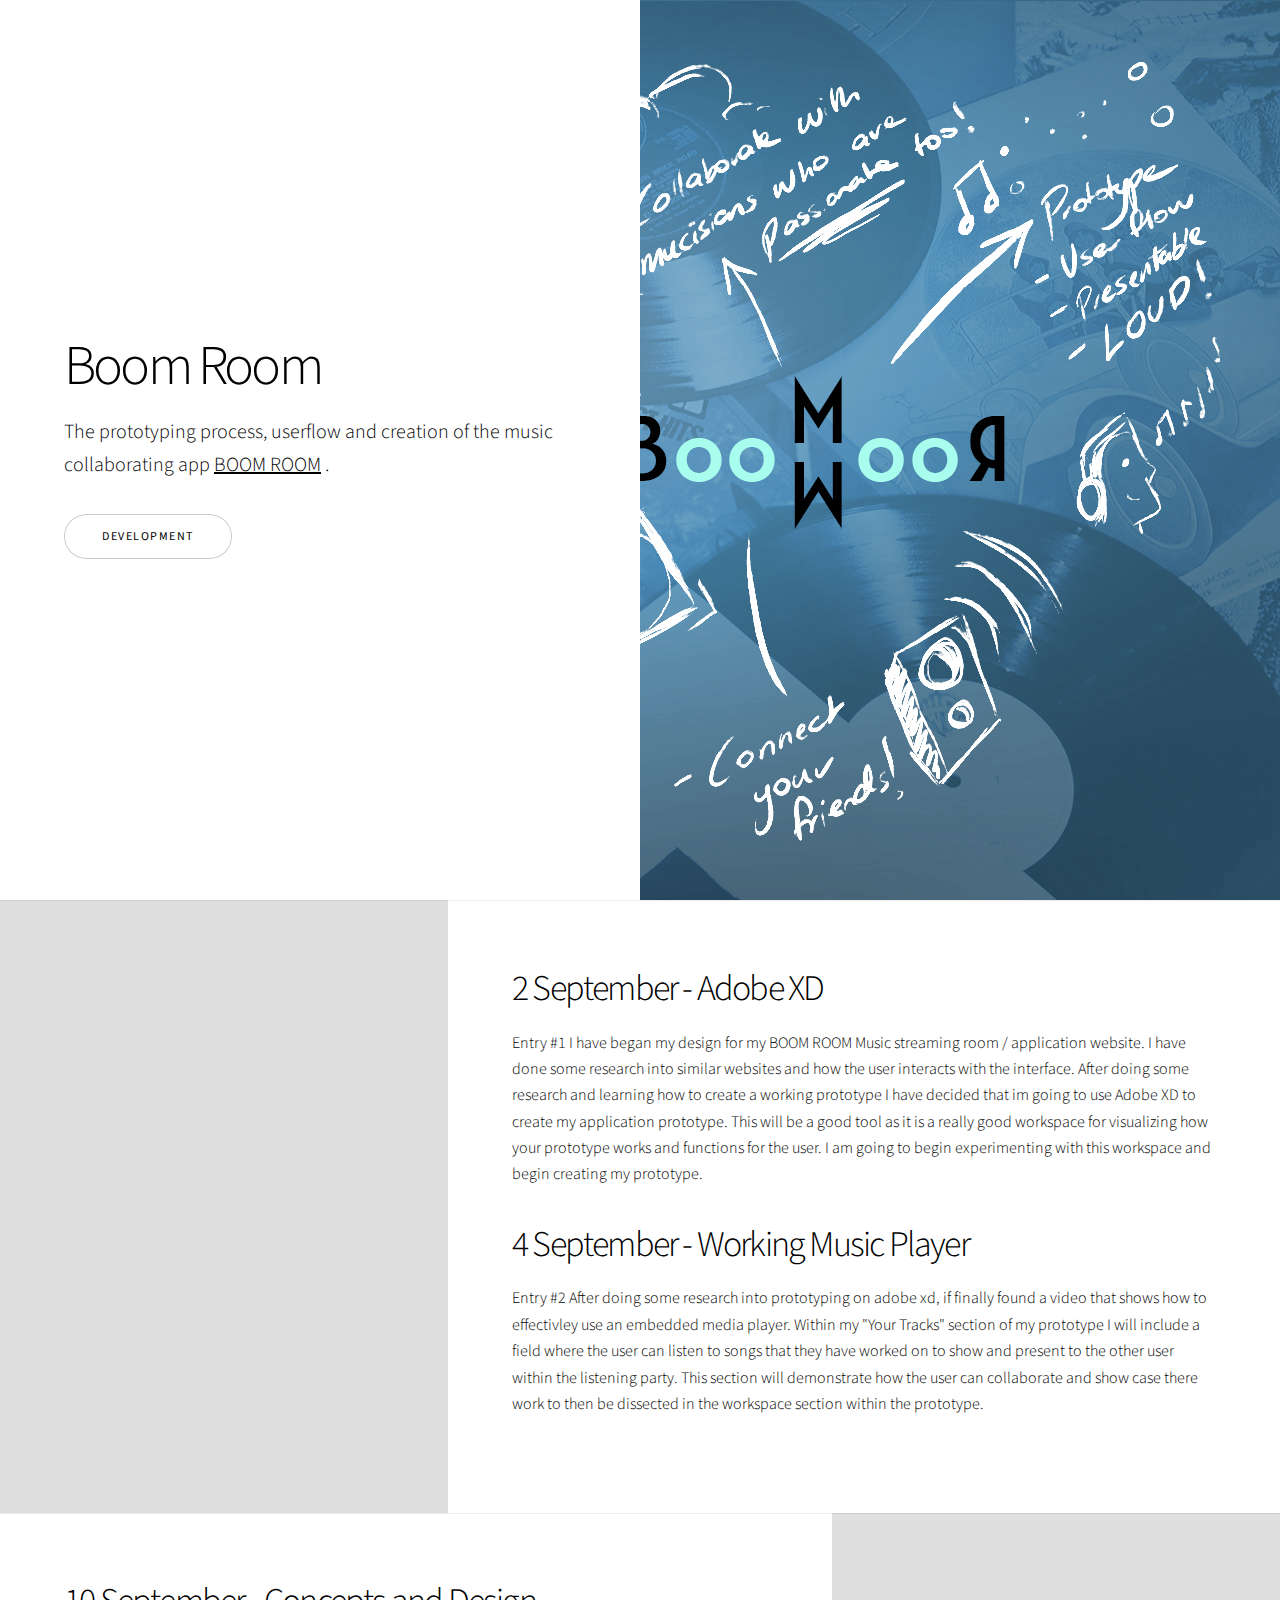
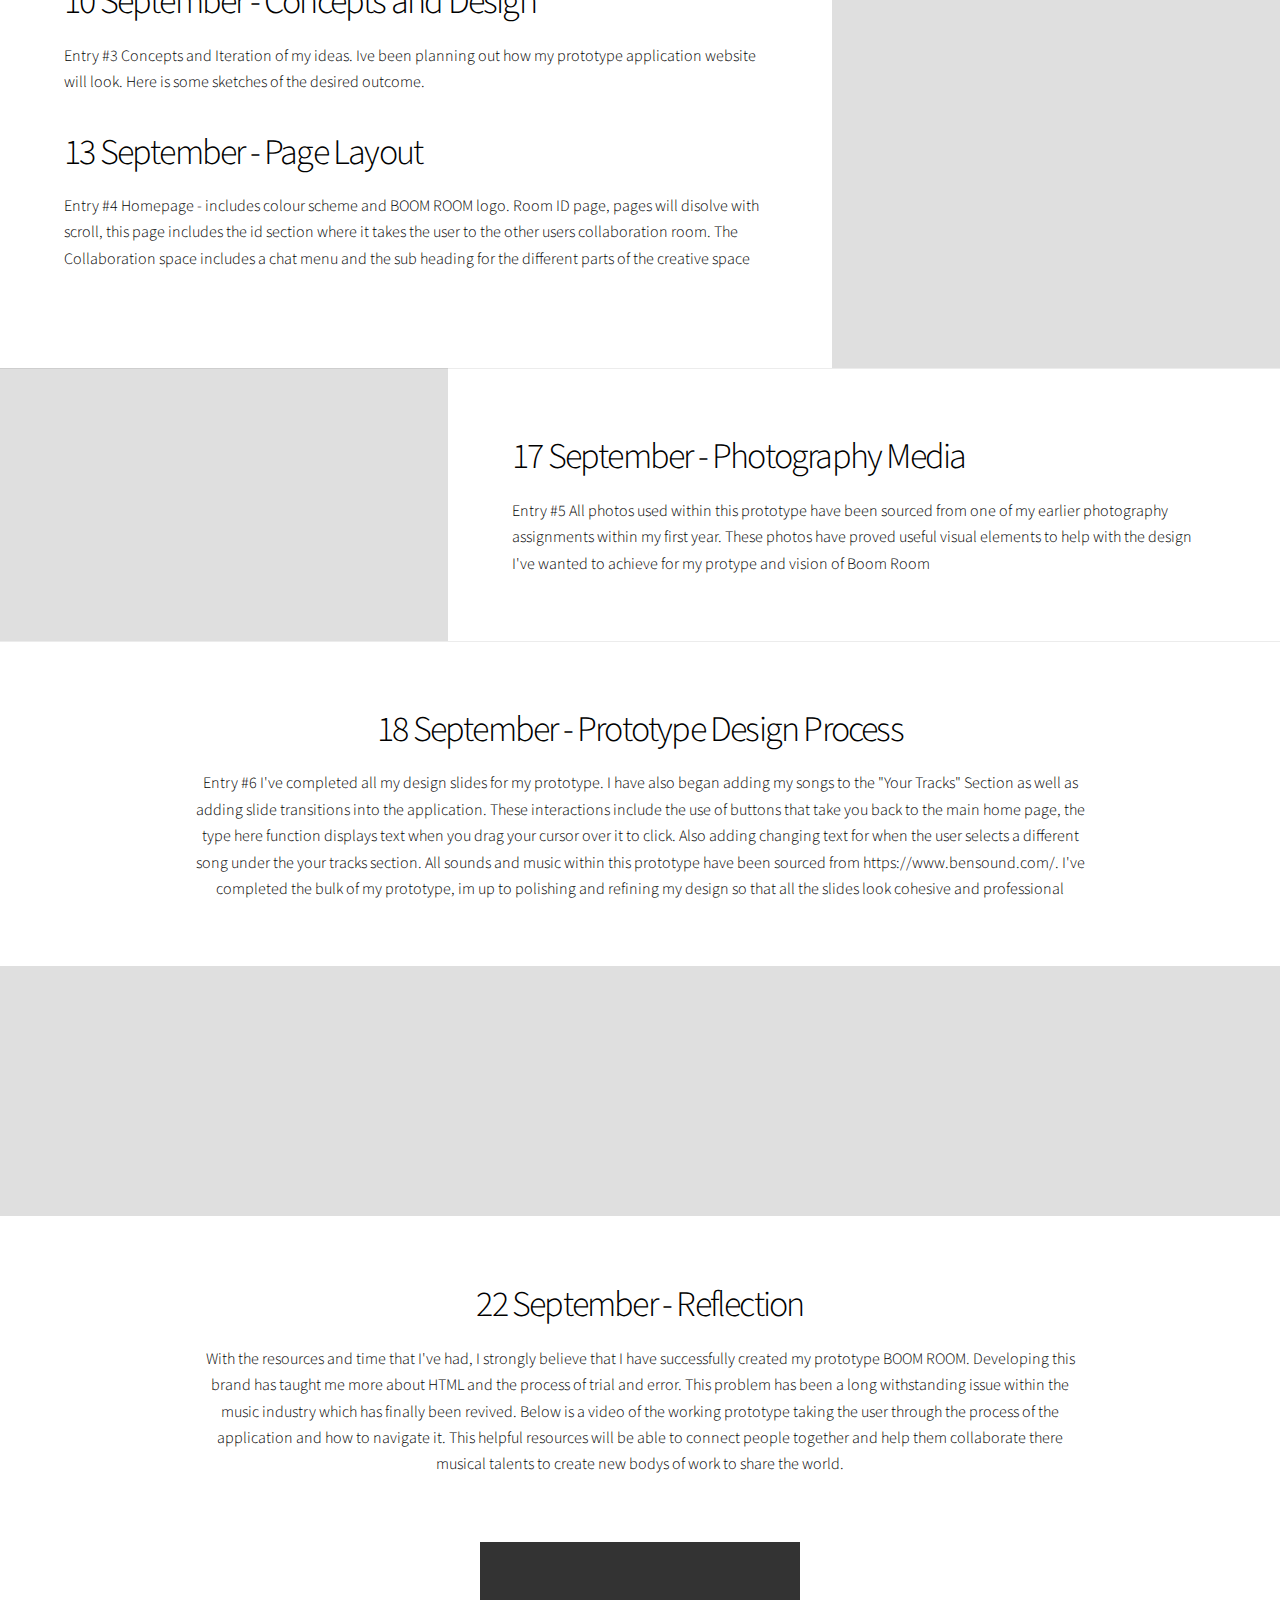
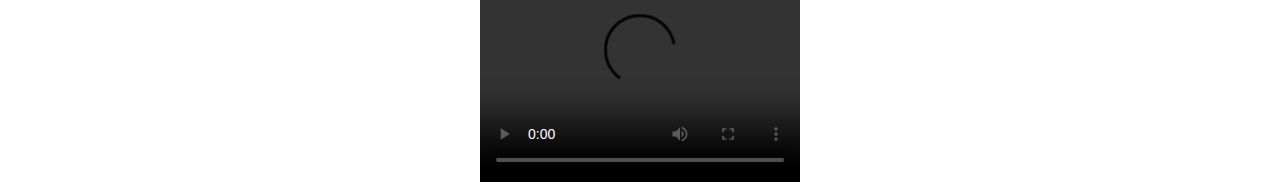
==== commit e5f97e17: "Update index.html" ====
--- a/index.html
+++ b/index.html
@@ -27,7 +27,7 @@
 							</ul>
 						</div>
 						<div class="image">
-							<img src="images/banner.jpg" alt="" />
+							<img src="images/banner.JPG" alt="" />
 						</div>
 					</section>
 
@@ -254,4 +254,4 @@
 			<script src="assets/js/main.js"></script>
 
 	</body>
-</html>+</html>
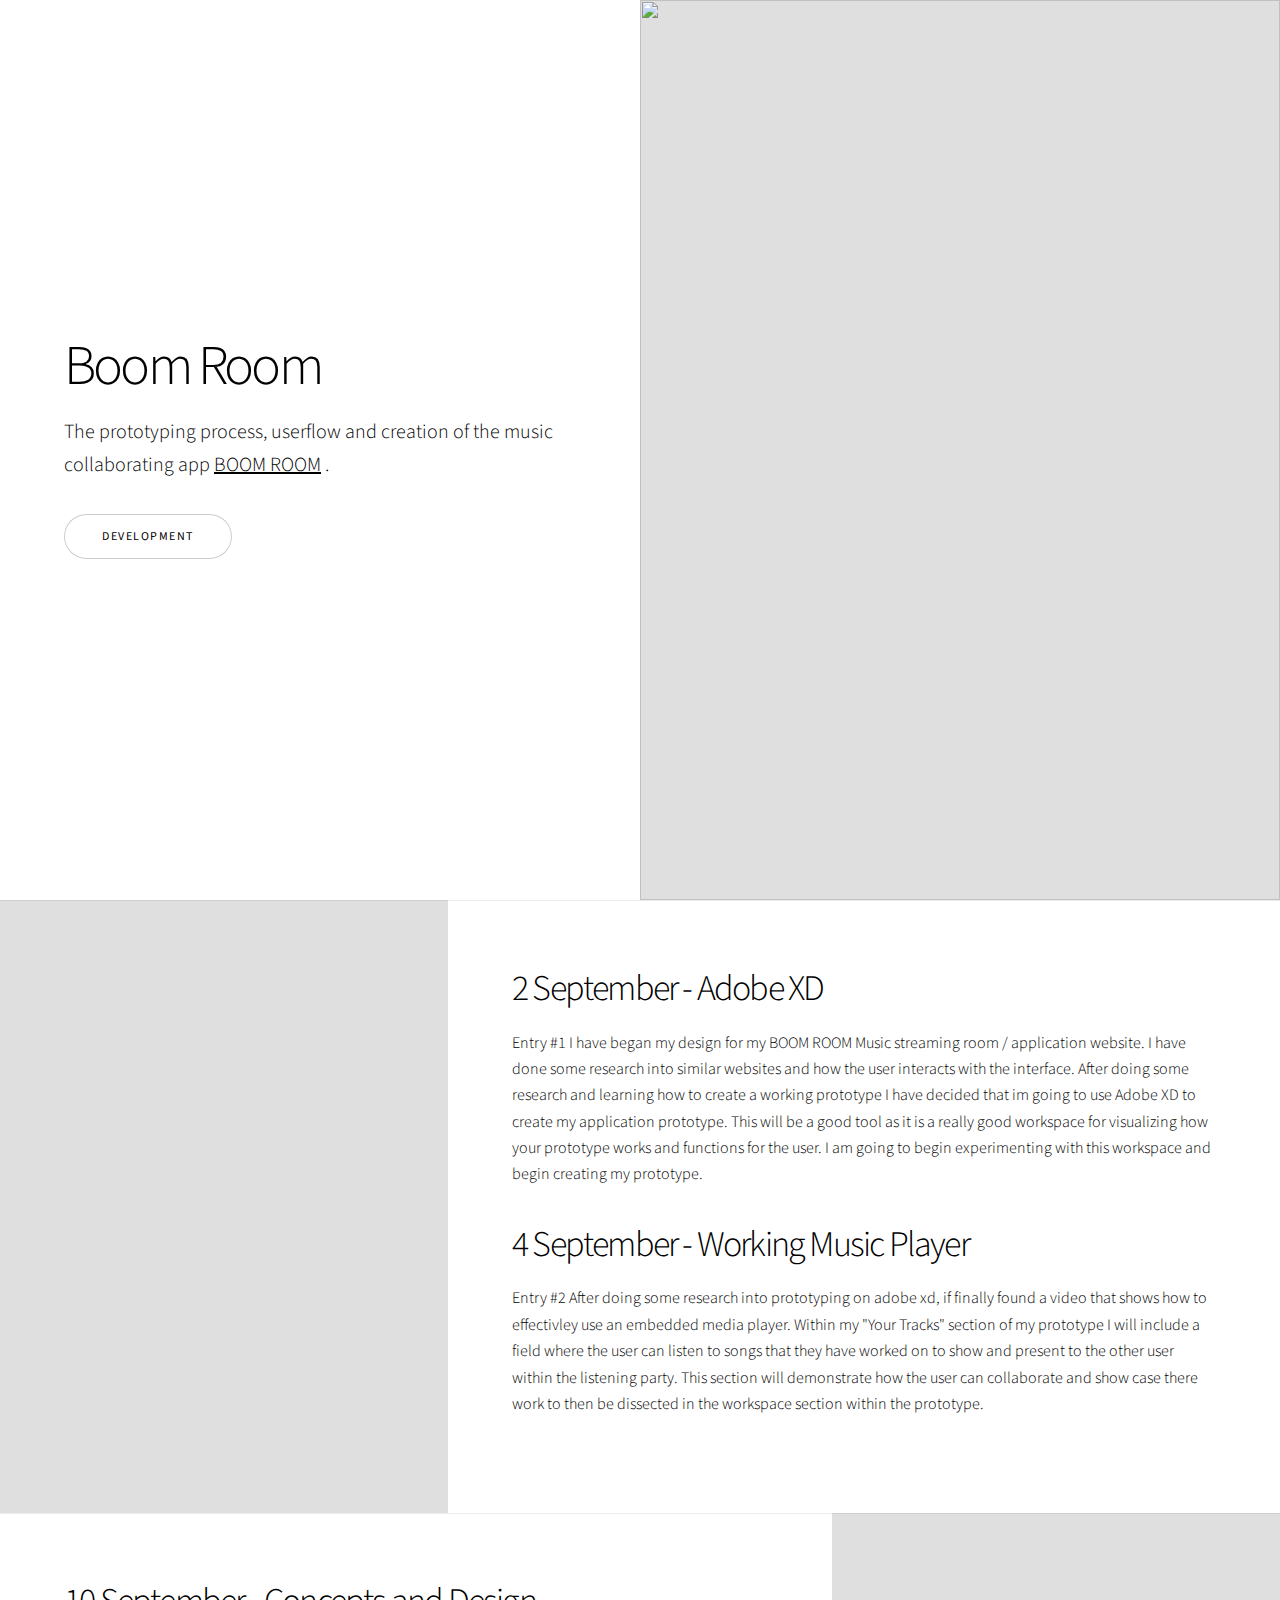
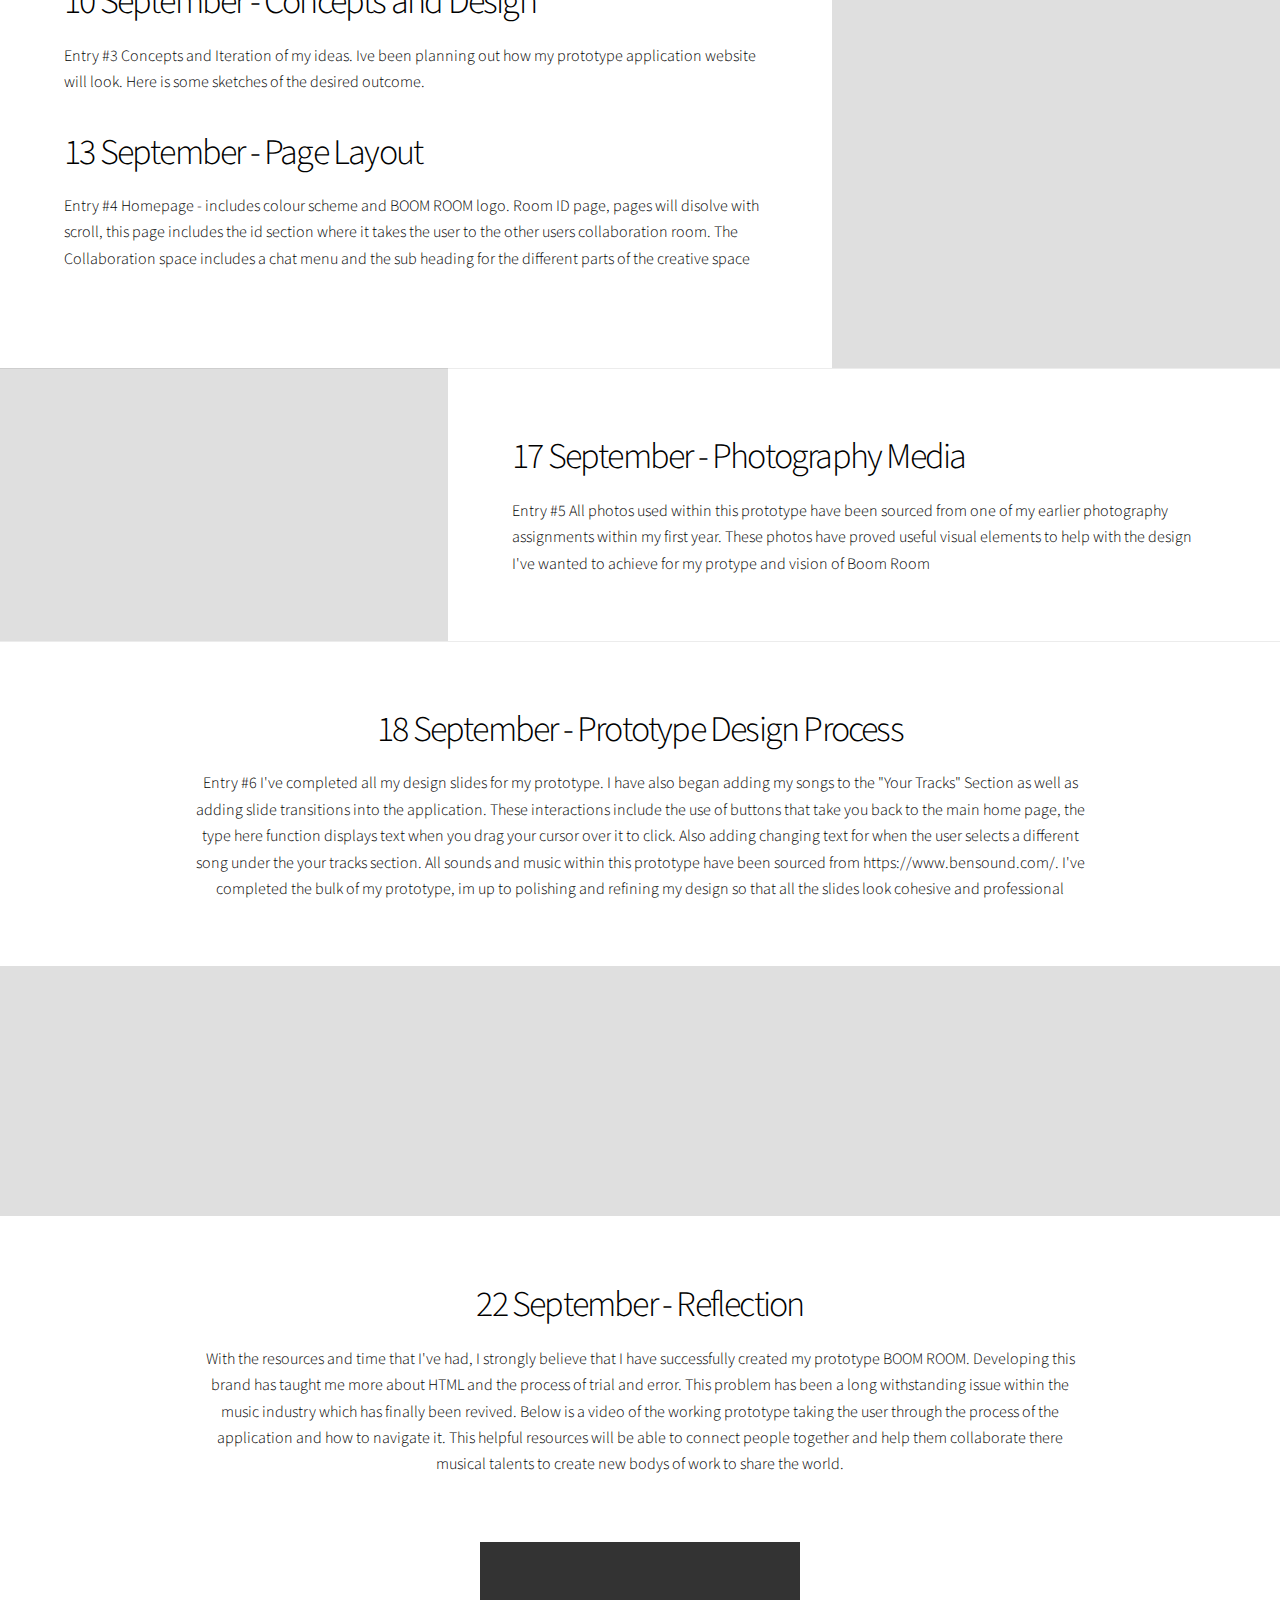
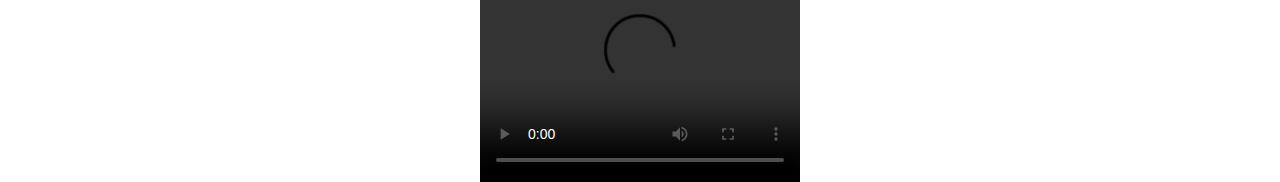
==== commit 5c5526b8: "Update index.html" ====
--- a/index.html
+++ b/index.html
@@ -27,7 +27,7 @@
 							</ul>
 						</div>
 						<div class="image">
-							<img src="images/banner.JPG" alt="" />
+							<img src="images/banner.jpg" alt="" />
 						</div>
 					</section>
 
